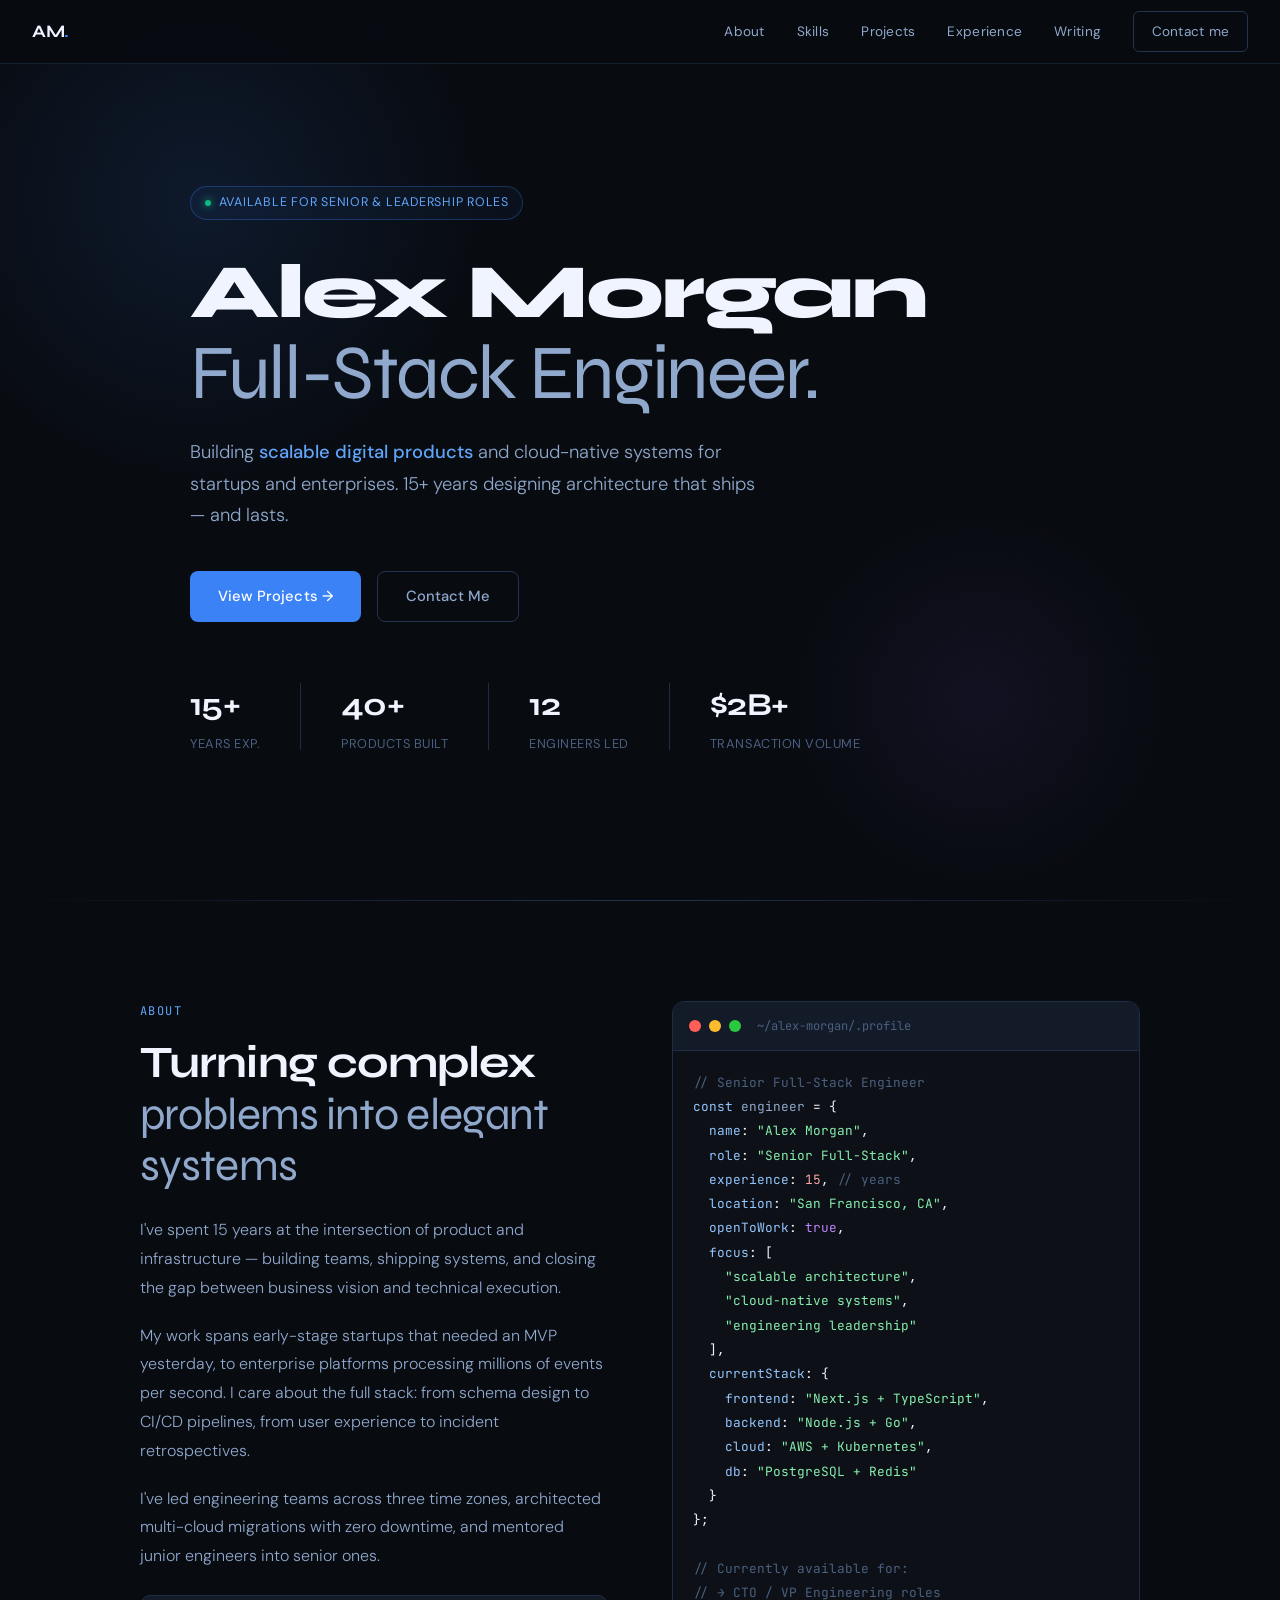
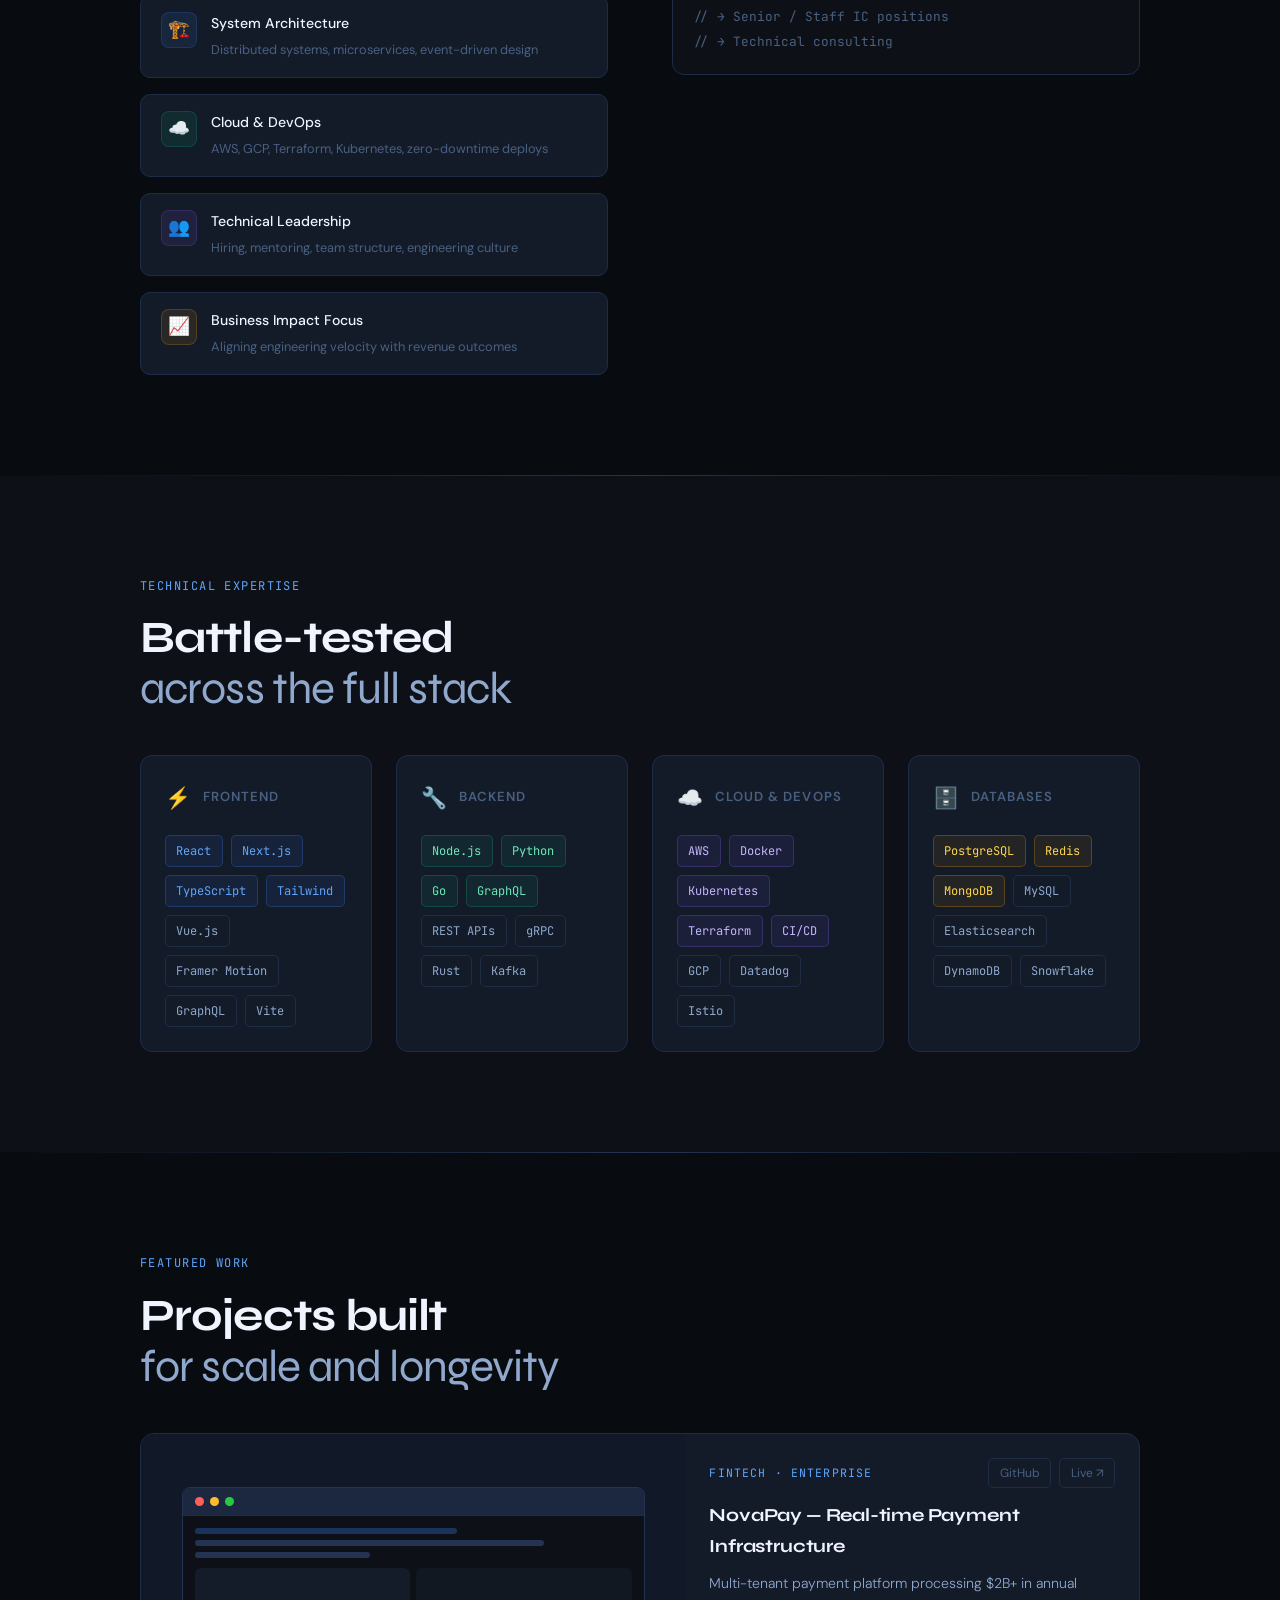
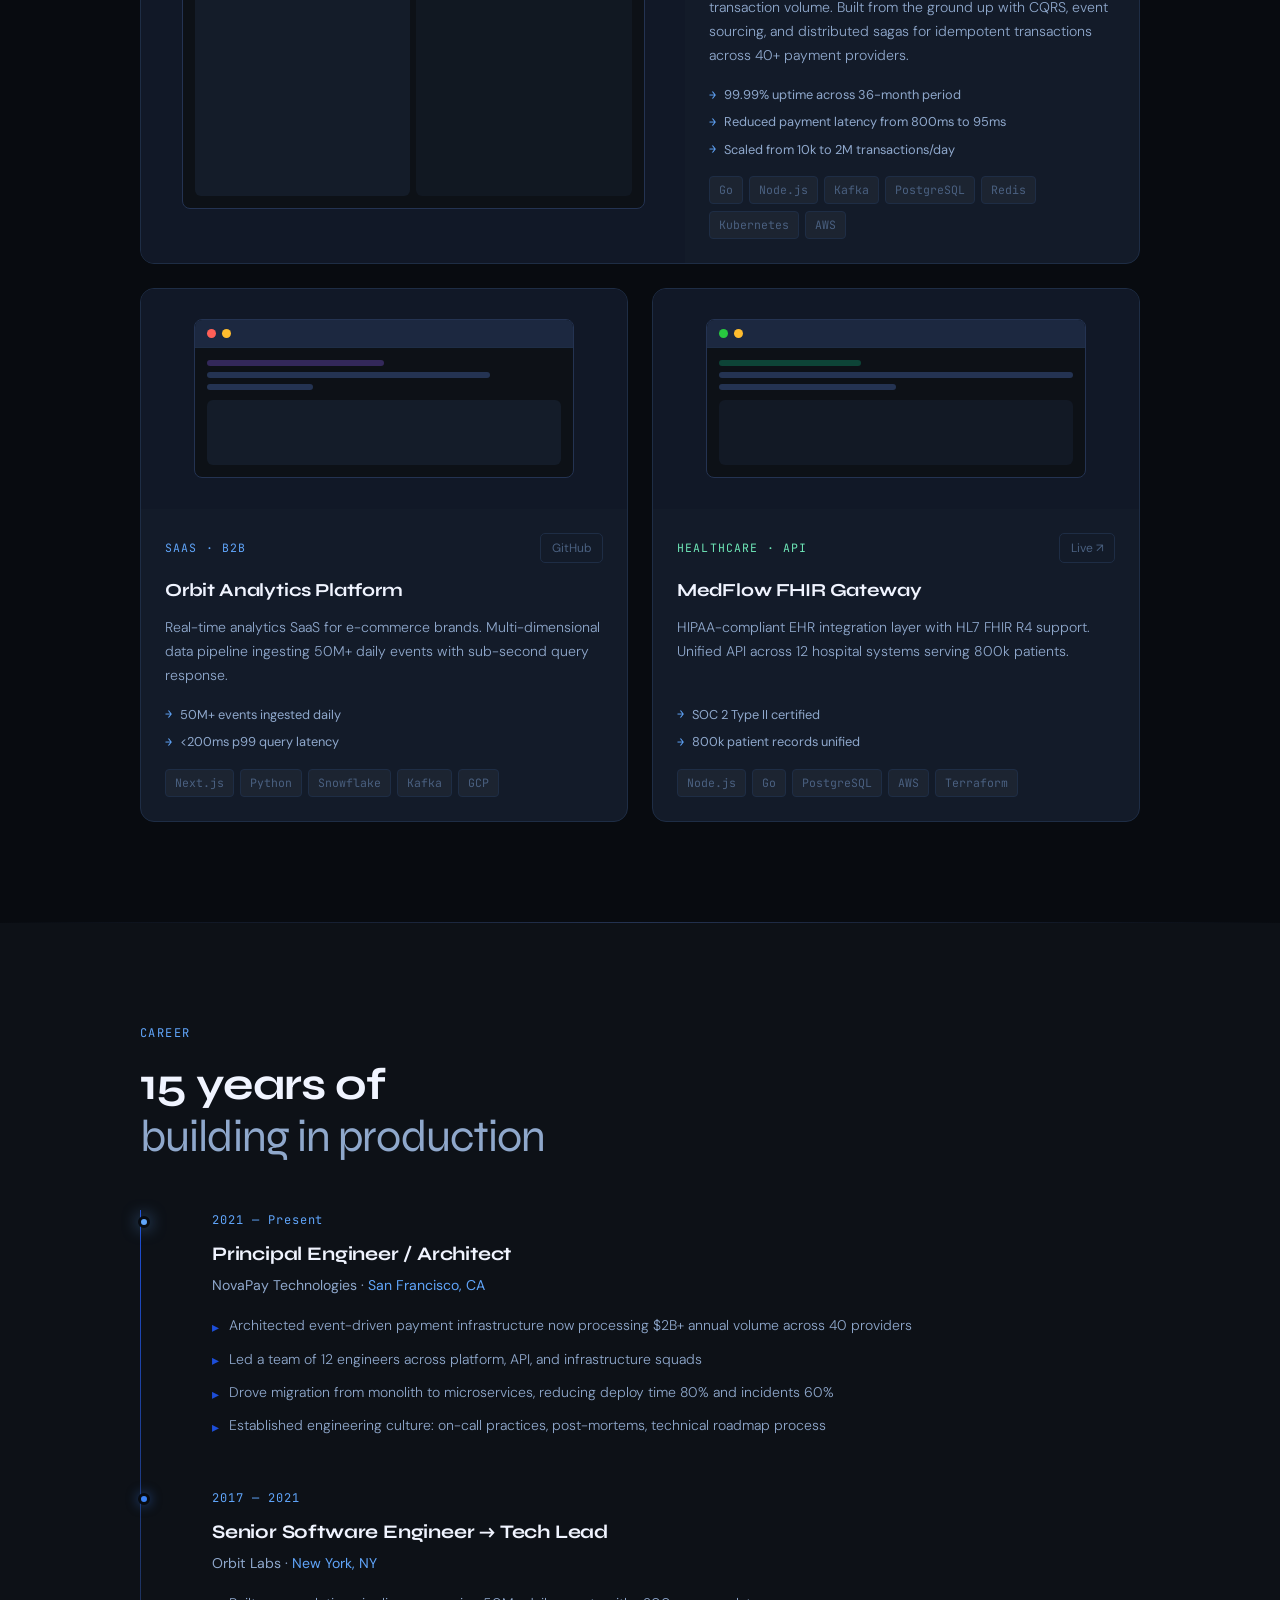
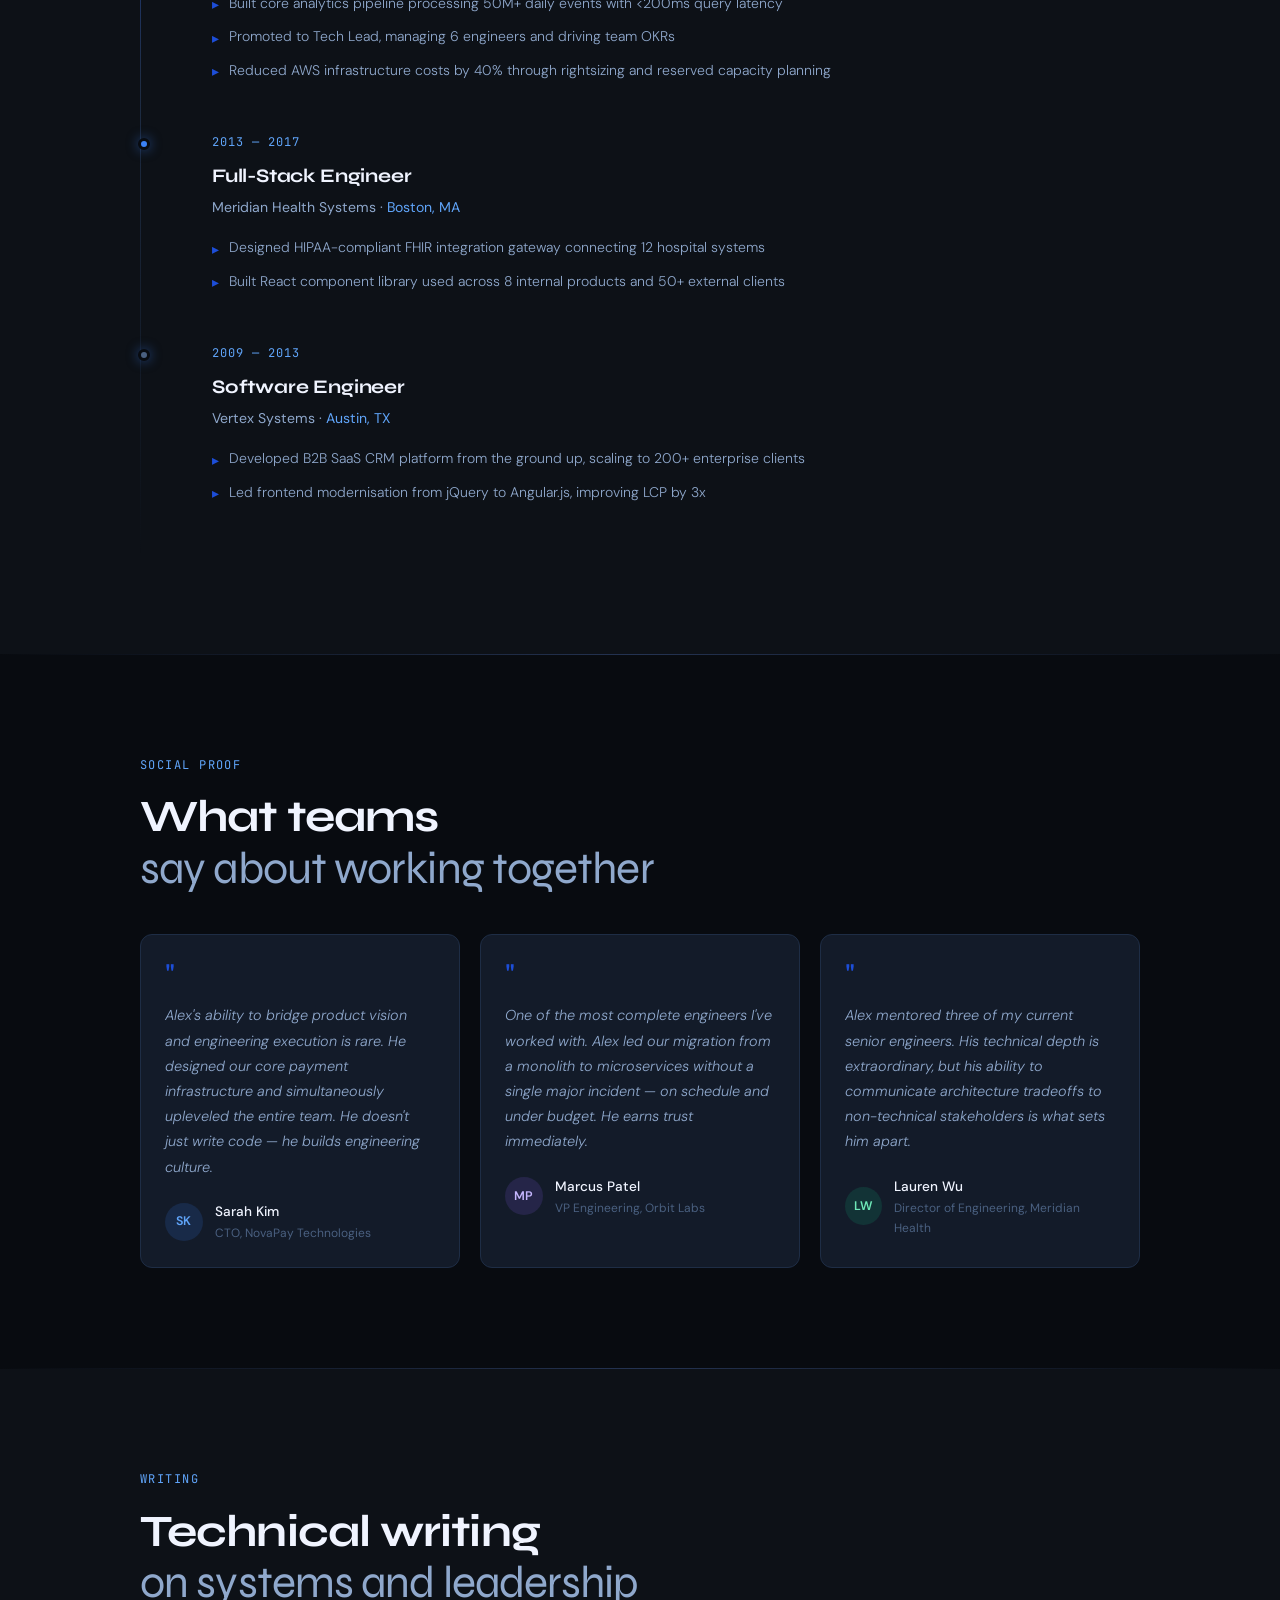
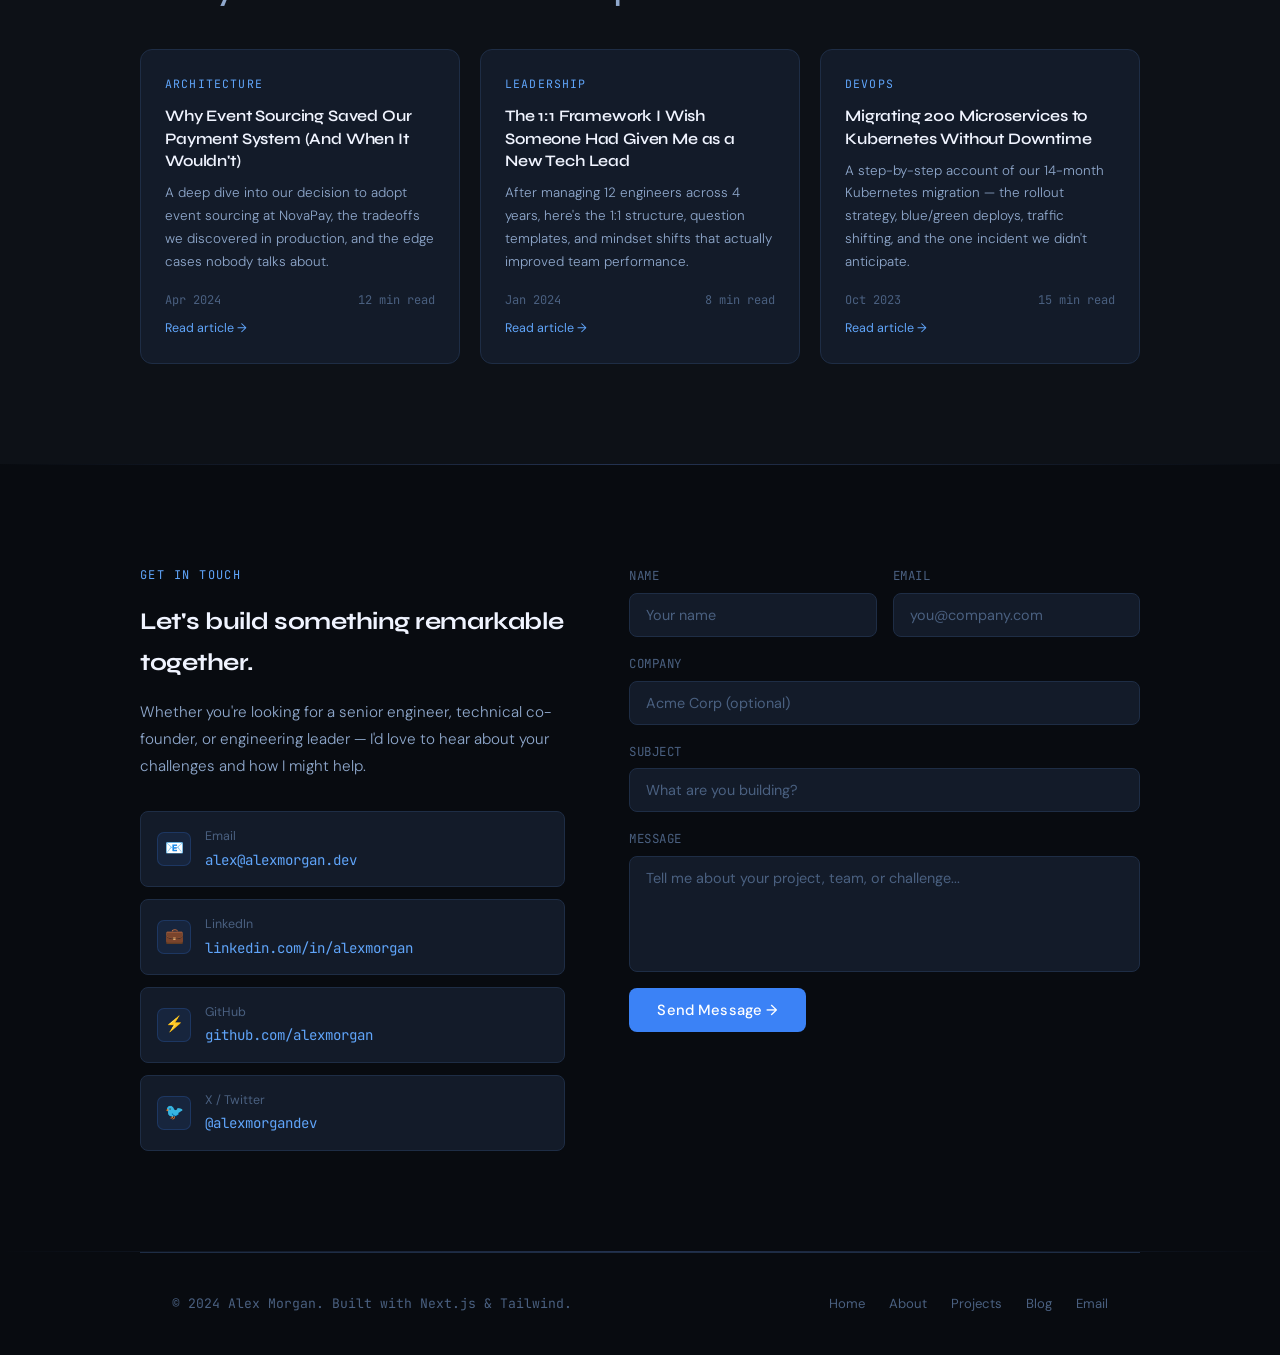
==== index.html @ 92e477ac "Update title in index.html for new engineer" ====
<!DOCTYPE html>
<html lang="en">
<head>
<meta charset="UTF-8">
<meta name="viewport" content="width=device-width, initial-scale=1.0">
<title>Deepak Thapa — .net Full-Stack Engineer</title>
<link rel="preconnect" href="https://fonts.googleapis.com">
<link href="https://fonts.googleapis.com/css2?family=Syne:wght@400;500;600;700;800&family=DM+Sans:ital,wght@0,300;0,400;0,500;1,300&family=JetBrains+Mono:wght@400;500&display=swap" rel="stylesheet">
<style>
*,*::before,*::after{box-sizing:border-box;margin:0;padding:0}
:root{
--bg:#080B10;--bg2:#0D1117;--bg3:#111827;--bg4:#1a2233;
--surface:#131B29;--surface2:#1C2840;
--border:#1E2D45;--border2:#243352;
--text:#F0F4FF;--text2:#8FA8CC;--text3:#4A6080;
--accent:#3B82F6;--accent2:#60A5FA;--accent3:#1D4ED8;
--green:#10B981;--purple:#8B5CF6;--amber:#F59E0B;
--mono:'JetBrains Mono',monospace;
--sans:'DM Sans',sans-serif;--display:'Syne',sans-serif;
}
html{scroll-behavior:smooth}
body{background:var(--bg);color:var(--text);font-family:var(--sans);font-size:16px;line-height:1.7;overflow-x:hidden}
a{color:inherit;text-decoration:none}
button{cursor:pointer;border:none;background:none;font-family:inherit}
img{max-width:100%;display:block}

/* NAV */
nav{position:fixed;top:0;left:0;right:0;z-index:100;padding:0 2rem;height:64px;display:flex;align-items:center;justify-content:space-between;background:rgba(8,11,16,0.85);backdrop-filter:blur(20px);border-bottom:1px solid rgba(30,45,69,0.6)}
.nav-logo{font-family:var(--display);font-size:1.1rem;font-weight:700;letter-spacing:-0.02em;color:var(--text)}
.nav-logo span{color:var(--accent)}
.nav-links{display:flex;gap:2rem;align-items:center}
.nav-links a{font-size:0.85rem;font-weight:400;color:var(--text2);transition:color 0.2s;letter-spacing:0.02em}
.nav-links a:hover{color:var(--text)}
.nav-cta{font-size:0.82rem;font-weight:500;padding:0.5rem 1.1rem;border:1px solid var(--border2);border-radius:6px;color:var(--text2);transition:all 0.2s}
.nav-cta:hover{border-color:var(--accent);color:var(--accent2)}

/* HERO */
.hero{min-height:100vh;display:flex;align-items:center;padding:120px 2rem 80px;position:relative;overflow:hidden}
.hero-bg{position:absolute;inset:0;pointer-events:none}
.hero-glow{position:absolute;width:600px;height:600px;border-radius:50%;background:radial-gradient(circle,rgba(59,130,246,0.12) 0%,transparent 70%);top:-100px;left:-100px;animation:pulse 8s ease-in-out infinite}
.hero-glow2{position:absolute;width:400px;height:400px;border-radius:50%;background:radial-gradient(circle,rgba(139,92,246,0.08) 0%,transparent 70%);bottom:0;right:100px;animation:pulse 10s ease-in-out infinite reverse}
.grid-lines{position:absolute;inset:0;opacity:0.03;background-image:linear-gradient(var(--border) 1px,transparent 1px),linear-gradient(90deg,var(--border) 1px,transparent 1px);background-size:60px 60px}
@keyframes pulse{0%,100%{transform:scale(1);opacity:1}50%{transform:scale(1.15);opacity:0.7}}

.hero-inner{max-width:900px;margin:0 auto;width:100%;position:relative}
.hero-badge{display:inline-flex;align-items:center;gap:0.5rem;padding:0.35rem 0.85rem;border:1px solid rgba(59,130,246,0.3);border-radius:100px;font-size:0.78rem;color:var(--accent2);letter-spacing:0.06em;text-transform:uppercase;margin-bottom:2rem;background:rgba(59,130,246,0.05)}
.badge-dot{width:6px;height:6px;border-radius:50%;background:var(--green);box-shadow:0 0 8px var(--green);animation:blink 2s ease-in-out infinite}
@keyframes blink{0%,100%{opacity:1}50%{opacity:0.4}}
.hero h1{font-family:var(--display);font-size:clamp(2.8rem,6vw,5.5rem);font-weight:800;line-height:1.05;letter-spacing:-0.03em;color:var(--text);margin-bottom:1.5rem}
.hero h1 .line2{color:var(--text2);font-weight:400}
.hero-sub{font-size:1.15rem;color:var(--text2);max-width:580px;line-height:1.7;margin-bottom:2.5rem;font-weight:300}
.hero-sub strong{color:var(--accent2);font-weight:500}
.hero-ctas{display:flex;gap:1rem;flex-wrap:wrap;margin-bottom:3.5rem}
.btn-primary{display:inline-flex;align-items:center;gap:0.5rem;padding:0.75rem 1.75rem;background:var(--accent);color:#fff;border-radius:8px;font-weight:500;font-size:0.92rem;transition:all 0.2s;letter-spacing:0.01em}
.btn-primary:hover{background:var(--accent2);transform:translateY(-1px);box-shadow:0 8px 25px rgba(59,130,246,0.35)}
.btn-secondary{display:inline-flex;align-items:center;gap:0.5rem;padding:0.75rem 1.75rem;border:1px solid var(--border2);color:var(--text2);border-radius:8px;font-weight:500;font-size:0.92rem;transition:all 0.2s}
.btn-secondary:hover{border-color:var(--accent);color:var(--text);transform:translateY(-1px)}
.hero-stats{display:flex;gap:2.5rem;flex-wrap:wrap}
.stat-item{display:flex;flex-direction:column}
.stat-num{font-family:var(--display);font-size:2rem;font-weight:700;color:var(--text);letter-spacing:-0.02em}
.stat-label{font-size:0.8rem;color:var(--text3);letter-spacing:0.04em;text-transform:uppercase}
.stat-divider{width:1px;background:var(--border);align-self:stretch;margin:0.3rem 0}

/* SECTION COMMON */
section{padding:100px 2rem}
.section-inner{max-width:1000px;margin:0 auto;width:100%}
.section-tag{font-size:0.75rem;font-family:var(--mono);color:var(--accent2);letter-spacing:0.12em;text-transform:uppercase;margin-bottom:1rem;display:block}
.section-title{font-family:var(--display);font-size:clamp(1.8rem,3.5vw,2.8rem);font-weight:700;letter-spacing:-0.02em;margin-bottom:1.5rem;line-height:1.15}
.section-title span{color:var(--text2);font-weight:400}
.section-desc{font-size:1.05rem;color:var(--text2);max-width:560px;line-height:1.75;font-weight:300}
.divider{height:1px;background:linear-gradient(90deg,transparent,var(--border2),transparent);margin:0}

/* ABOUT */
.about-grid{display:grid;grid-template-columns:1fr 1fr;gap:4rem;align-items:start}
.about-text p{color:var(--text2);font-weight:300;margin-bottom:1.2rem;line-height:1.8}
.about-highlights{display:flex;flex-direction:column;gap:1rem;margin-top:1.5rem}
.highlight-item{display:flex;align-items:flex-start;gap:0.85rem;padding:1rem 1.25rem;background:var(--surface);border:1px solid var(--border);border-radius:10px;transition:border-color 0.2s}
.highlight-item:hover{border-color:var(--border2)}
.hi-icon{width:36px;height:36px;border-radius:8px;display:flex;align-items:center;justify-content:center;font-size:1.1rem;flex-shrink:0}
.hi-icon.blue{background:rgba(59,130,246,0.1);border:1px solid rgba(59,130,246,0.2)}
.hi-icon.green{background:rgba(16,185,129,0.1);border:1px solid rgba(16,185,129,0.2)}
.hi-icon.purple{background:rgba(139,92,246,0.1);border:1px solid rgba(139,92,246,0.2)}
.hi-icon.amber{background:rgba(245,158,11,0.1);border:1px solid rgba(245,158,11,0.2)}
.hi-title{font-size:0.88rem;font-weight:500;color:var(--text);margin-bottom:0.2rem}
.hi-sub{font-size:0.8rem;color:var(--text3)}
.about-right{position:sticky;top:100px}
.terminal{background:var(--bg2);border:1px solid var(--border);border-radius:12px;overflow:hidden}
.terminal-header{display:flex;align-items:center;gap:0.5rem;padding:0.85rem 1rem;border-bottom:1px solid var(--border);background:var(--surface)}
.t-dot{width:12px;height:12px;border-radius:50%}
.t-dot.r{background:#FF5F57}.t-dot.y{background:#FEBC2E}.t-dot.g{background:#28C840}
.terminal-title{font-family:var(--mono);font-size:0.75rem;color:var(--text3);margin-left:0.5rem}
.terminal-body{padding:1.25rem;font-family:var(--mono);font-size:0.8rem;line-height:1.9}
.t-comment{color:var(--text3)}.t-key{color:#93C5FD}.t-str{color:#86EFAC}.t-num{color:#FCA5A5}.t-bool{color:#C084FC}.t-obj{color:var(--text2)}

/* SKILLS */
.skills-grid{display:grid;grid-template-columns:repeat(auto-fit,minmax(220px,1fr));gap:1.5rem}
.skill-category{background:var(--surface);border:1px solid var(--border);border-radius:12px;padding:1.5rem;transition:border-color 0.2s,transform 0.2s}
.skill-category:hover{border-color:var(--border2);transform:translateY(-2px)}
.sc-header{display:flex;align-items:center;gap:0.75rem;margin-bottom:1.25rem}
.sc-icon{font-size:1.3rem}
.sc-title{font-size:0.82rem;font-weight:600;letter-spacing:0.08em;text-transform:uppercase;color:var(--text3)}
.skill-tags{display:flex;flex-wrap:wrap;gap:0.5rem}
.skill-tag{font-family:var(--mono);font-size:0.75rem;padding:0.3rem 0.65rem;border-radius:5px;color:var(--text2);border:1px solid var(--border)}
.skill-tag.accent{background:rgba(59,130,246,0.08);border-color:rgba(59,130,246,0.25);color:var(--accent2)}
.skill-tag.green{background:rgba(16,185,129,0.08);border-color:rgba(16,185,129,0.25);color:#6EE7B7}
.skill-tag.purple{background:rgba(139,92,246,0.08);border-color:rgba(139,92,246,0.25);color:#C4B5FD}
.skill-tag.amber{background:rgba(245,158,11,0.08);border-color:rgba(245,158,11,0.25);color:#FCD34D}

/* PROJECTS */
.projects-grid{display:grid;grid-template-columns:1fr 1fr;gap:1.5rem}
.project-card{background:var(--surface);border:1px solid var(--border);border-radius:14px;overflow:hidden;transition:border-color 0.25s,transform 0.25s;display:flex;flex-direction:column}
.project-card:hover{border-color:var(--accent3);transform:translateY(-3px)}
.project-card.featured{grid-column:1/-1;display:grid;grid-template-columns:1.2fr 1fr;gap:0}
.project-img{height:220px;background:var(--bg3);position:relative;overflow:hidden;display:flex;align-items:center;justify-content:center}
.project-card.featured .project-img{height:100%;min-height:280px}
.project-mockup{width:85%;height:75%;border-radius:8px;border:1px solid var(--border2);overflow:hidden;background:var(--bg2);display:flex;flex-direction:column}
.pm-bar{height:28px;background:var(--surface2);border-bottom:1px solid var(--border);display:flex;align-items:center;padding:0 12px;gap:6px}
.pm-dot{width:9px;height:9px;border-radius:50%}
.pm-content{flex:1;padding:12px;display:flex;flex-direction:column;gap:6px}
.pm-line{height:6px;border-radius:3px;background:var(--border2)}
.pm-line.w30{width:30%}.pm-line.w60{width:60%}.pm-line.w80{width:80%}.pm-line.w50{width:50%}.pm-line.w40{width:40%}
.pm-block{flex:1;border-radius:6px;background:var(--border);margin-top:4px;opacity:0.4}
.project-body{padding:1.5rem;flex:1;display:flex;flex-direction:column}
.project-meta{display:flex;align-items:center;justify-content:space-between;margin-bottom:0.75rem}
.project-type{font-size:0.72rem;font-family:var(--mono);color:var(--accent2);letter-spacing:0.1em;text-transform:uppercase}
.project-links{display:flex;gap:0.5rem}
.plink{font-size:0.75rem;padding:0.25rem 0.65rem;border:1px solid var(--border);border-radius:5px;color:var(--text3);transition:all 0.2s}
.plink:hover{border-color:var(--accent);color:var(--accent2)}
.project-title{font-family:var(--display);font-size:1.15rem;font-weight:700;margin-bottom:0.6rem;letter-spacing:-0.01em}
.project-desc{font-size:0.88rem;color:var(--text2);line-height:1.7;margin-bottom:1rem;flex:1;font-weight:300}
.project-achievements{display:flex;flex-direction:column;gap:0.35rem;margin-bottom:1rem}
.achievement{font-size:0.8rem;color:var(--text2);display:flex;align-items:center;gap:0.5rem}
.achievement::before{content:'→';color:var(--accent2);font-family:var(--mono);font-size:0.75rem}
.project-stack{display:flex;flex-wrap:wrap;gap:0.4rem}
.stack-tag{font-family:var(--mono);font-size:0.72rem;padding:0.2rem 0.55rem;border-radius:4px;background:rgba(255,255,255,0.04);border:1px solid var(--border);color:var(--text3)}

/* EXPERIENCE */
.timeline{position:relative;padding-left:2rem}
.timeline::before{content:'';position:absolute;left:0;top:0;bottom:0;width:1px;background:linear-gradient(180deg,var(--accent3),var(--border),transparent)}
.timeline-item{position:relative;padding-bottom:3rem;padding-left:2.5rem}
.timeline-dot{position:absolute;left:-2.1rem;top:0.35rem;width:12px;height:12px;border-radius:50%;background:var(--accent);border:3px solid var(--bg);box-shadow:0 0 12px rgba(59,130,246,0.5)}
.timeline-item:first-child .timeline-dot{background:var(--accent2);box-shadow:0 0 16px rgba(96,165,250,0.6)}
.t-period{font-family:var(--mono);font-size:0.75rem;color:var(--accent2);letter-spacing:0.08em;margin-bottom:0.5rem}
.t-role{font-family:var(--display);font-size:1.2rem;font-weight:700;letter-spacing:-0.01em;margin-bottom:0.2rem}
.t-company{font-size:0.88rem;color:var(--text2);margin-bottom:1rem}
.t-company span{color:var(--accent2)}
.t-achievements{list-style:none;display:flex;flex-direction:column;gap:0.5rem}
.t-achievements li{font-size:0.875rem;color:var(--text2);display:flex;gap:0.6rem;font-weight:300}
.t-achievements li::before{content:'▸';color:var(--accent3);flex-shrink:0;margin-top:0.1rem}

/* TESTIMONIALS */
.testimonials-grid{display:grid;grid-template-columns:repeat(auto-fit,minmax(280px,1fr));gap:1.25rem}
.testimonial-card{background:var(--surface);border:1px solid var(--border);border-radius:12px;padding:1.5rem;transition:border-color 0.2s}
.testimonial-card:hover{border-color:var(--border2)}
.tc-quote{font-size:2rem;font-family:var(--display);color:var(--accent3);line-height:1;margin-bottom:0.75rem}
.tc-text{font-size:0.9rem;color:var(--text2);line-height:1.75;margin-bottom:1.25rem;font-weight:300;font-style:italic}
.tc-author{display:flex;align-items:center;gap:0.75rem}
.tc-avatar{width:38px;height:38px;border-radius:50%;display:flex;align-items:center;justify-content:center;font-size:0.78rem;font-weight:600;letter-spacing:0.03em}
.tc-name{font-size:0.85rem;font-weight:500}
.tc-title-pos{font-size:0.75rem;color:var(--text3)}

/* BLOG */
.blog-grid{display:grid;grid-template-columns:repeat(auto-fit,minmax(280px,1fr));gap:1.25rem}
.blog-card{background:var(--surface);border:1px solid var(--border);border-radius:12px;padding:1.5rem;transition:all 0.2s;display:flex;flex-direction:column}
.blog-card:hover{border-color:var(--border2);transform:translateY(-2px)}
.blog-category{font-family:var(--mono);font-size:0.72rem;color:var(--accent2);letter-spacing:0.1em;text-transform:uppercase;margin-bottom:0.75rem}
.blog-title{font-family:var(--display);font-size:1rem;font-weight:600;margin-bottom:0.6rem;line-height:1.4;letter-spacing:-0.01em}
.blog-excerpt{font-size:0.84rem;color:var(--text2);line-height:1.7;flex:1;margin-bottom:1rem;font-weight:300}
.blog-meta{display:flex;align-items:center;justify-content:space-between;font-size:0.75rem;color:var(--text3);font-family:var(--mono)}
.blog-readmore{font-size:0.78rem;color:var(--accent2);display:flex;align-items:center;gap:0.3rem;margin-top:0.5rem;transition:gap 0.2s}
.blog-card:hover .blog-readmore{gap:0.6rem}

/* CONTACT */
.contact-grid{display:grid;grid-template-columns:1fr 1.2fr;gap:4rem}
.contact-info h3{font-family:var(--display);font-size:1.5rem;font-weight:700;margin-bottom:1rem;letter-spacing:-0.02em}
.contact-info p{color:var(--text2);font-size:0.95rem;line-height:1.75;margin-bottom:2rem;font-weight:300}
.contact-methods{display:flex;flex-direction:column;gap:0.75rem}
.contact-method{display:flex;align-items:center;gap:0.85rem;padding:0.85rem 1rem;background:var(--surface);border:1px solid var(--border);border-radius:8px;transition:border-color 0.2s}
.contact-method:hover{border-color:var(--border2)}
.cm-icon{width:34px;height:34px;border-radius:7px;background:rgba(59,130,246,0.1);border:1px solid rgba(59,130,246,0.2);display:flex;align-items:center;justify-content:center;font-size:0.95rem}
.cm-label{font-size:0.78rem;color:var(--text3);margin-bottom:0.1rem}
.cm-val{font-size:0.88rem;color:var(--accent2);font-family:var(--mono)}
.contact-form{display:flex;flex-direction:column;gap:1rem}
.form-row{display:grid;grid-template-columns:1fr 1fr;gap:1rem}
.form-group{display:flex;flex-direction:column;gap:0.4rem}
.form-group label{font-size:0.78rem;color:var(--text3);letter-spacing:0.04em;text-transform:uppercase;font-family:var(--mono)}
.form-group input,.form-group textarea,.form-group select{background:var(--surface);border:1px solid var(--border);border-radius:8px;padding:0.75rem 1rem;color:var(--text);font-family:var(--sans);font-size:0.9rem;transition:border-color 0.2s;resize:none}
.form-group input:focus,.form-group textarea:focus{outline:none;border-color:var(--accent3)}
.form-group input::placeholder,.form-group textarea::placeholder{color:var(--text3)}

/* FOOTER */
footer{border-top:1px solid var(--border);padding:2.5rem 2rem;max-width:1000px;margin:0 auto;display:flex;align-items:center;justify-content:space-between;flex-wrap:wrap;gap:1rem}
.footer-copy{font-size:0.82rem;color:var(--text3);font-family:var(--mono)}
.footer-links{display:flex;gap:1.5rem}
.footer-links a{font-size:0.82rem;color:var(--text3);transition:color 0.2s}
.footer-links a:hover{color:var(--accent2)}

/* ANIMATE */
.fade-in{opacity:0;transform:translateY(20px);transition:opacity 0.6s ease,transform 0.6s ease}
.fade-in.visible{opacity:1;transform:none}
.delay-1{transition-delay:0.1s}.delay-2{transition-delay:0.2s}.delay-3{transition-delay:0.3s}.delay-4{transition-delay:0.4s}

@media(max-width:768px){
.about-grid,.projects-grid,.contact-grid{grid-template-columns:1fr}
.project-card.featured{grid-column:auto;grid-template-columns:1fr}
.project-card.featured .project-img{height:200px}
.nav-links{display:none}
.hero h1{font-size:2.4rem}
.form-row{grid-template-columns:1fr}
footer{flex-direction:column;gap:1rem;text-align:center}
}
</style>
</head>
<body>

<nav>
  <div class="nav-logo">AM<span>.</span></div>
  <div class="nav-links">
    <a href="#about">About</a>
    <a href="#skills">Skills</a>
    <a href="#projects">Projects</a>
    <a href="#experience">Experience</a>
    <a href="#blog">Writing</a>
    <a href="#contact" class="nav-cta">Contact me</a>
  </div>
</nav>

<!-- HERO -->
<section class="hero" id="home">
  <div class="hero-bg">
    <div class="grid-lines"></div>
    <div class="hero-glow"></div>
    <div class="hero-glow2"></div>
  </div>
  <div class="hero-inner">
    <div class="hero-badge fade-in">
      <span class="badge-dot"></span>
      Available for senior &amp; leadership roles
    </div>
    <h1 class="fade-in delay-1">Alex Morgan<br><span class="line2">Full-Stack Engineer.</span></h1>
    <p class="hero-sub fade-in delay-2">
      Building <strong>scalable digital products</strong> and cloud-native systems for startups and enterprises.
      15+ years designing architecture that ships — and lasts.
    </p>
    <div class="hero-ctas fade-in delay-3">
      <a href="#projects" class="btn-primary">View Projects →</a>
      <a href="#contact" class="btn-secondary">Contact Me</a>
    </div>
    <div class="hero-stats fade-in delay-4">
      <div class="stat-item">
        <span class="stat-num">15+</span>
        <span class="stat-label">Years Exp.</span>
      </div>
      <div class="stat-divider"></div>
      <div class="stat-item">
        <span class="stat-num">40+</span>
        <span class="stat-label">Products Built</span>
      </div>
      <div class="stat-divider"></div>
      <div class="stat-item">
        <span class="stat-num">12</span>
        <span class="stat-label">Engineers Led</span>
      </div>
      <div class="stat-divider"></div>
      <div class="stat-item">
        <span class="stat-num">$2B+</span>
        <span class="stat-label">Transaction Volume</span>
      </div>
    </div>
  </div>
</section>

<div class="divider"></div>

<!-- ABOUT -->
<section id="about">
  <div class="section-inner">
    <div class="about-grid">
      <div class="about-text">
        <span class="section-tag fade-in">About</span>
        <h2 class="section-title fade-in">Turning complex<br><span>problems into elegant systems</span></h2>
        <div class="fade-in delay-1">
          <p>I've spent 15 years at the intersection of product and infrastructure — building teams, shipping systems, and closing the gap between business vision and technical execution.</p>
          <p>My work spans early-stage startups that needed an MVP yesterday, to enterprise platforms processing millions of events per second. I care about the full stack: from schema design to CI/CD pipelines, from user experience to incident retrospectives.</p>
          <p>I've led engineering teams across three time zones, architected multi-cloud migrations with zero downtime, and mentored junior engineers into senior ones.</p>
        </div>
        <div class="about-highlights fade-in delay-2">
          <div class="highlight-item">
            <div class="hi-icon blue">🏗️</div>
            <div><div class="hi-title">System Architecture</div><div class="hi-sub">Distributed systems, microservices, event-driven design</div></div>
          </div>
          <div class="highlight-item">
            <div class="hi-icon green">☁️</div>
            <div><div class="hi-title">Cloud &amp; DevOps</div><div class="hi-sub">AWS, GCP, Terraform, Kubernetes, zero-downtime deploys</div></div>
          </div>
          <div class="highlight-item">
            <div class="hi-icon purple">👥</div>
            <div><div class="hi-title">Technical Leadership</div><div class="hi-sub">Hiring, mentoring, team structure, engineering culture</div></div>
          </div>
          <div class="highlight-item">
            <div class="hi-icon amber">📈</div>
            <div><div class="hi-title">Business Impact Focus</div><div class="hi-sub">Aligning engineering velocity with revenue outcomes</div></div>
          </div>
        </div>
      </div>
      <div class="about-right fade-in delay-2">
        <div class="terminal">
          <div class="terminal-header">
            <span class="t-dot r"></span><span class="t-dot y"></span><span class="t-dot g"></span>
            <span class="terminal-title">~/alex-morgan/.profile</span>
          </div>
          <div class="terminal-body">
            <span class="t-comment">// Senior Full-Stack Engineer</span><br>
            <span class="t-key">const</span> <span class="t-obj">engineer</span> = {<br>
            &nbsp;&nbsp;<span class="t-key">name</span>: <span class="t-str">"Alex Morgan"</span>,<br>
            &nbsp;&nbsp;<span class="t-key">role</span>: <span class="t-str">"Senior Full-Stack"</span>,<br>
            &nbsp;&nbsp;<span class="t-key">experience</span>: <span class="t-num">15</span>,<span class="t-comment"> // years</span><br>
            &nbsp;&nbsp;<span class="t-key">location</span>: <span class="t-str">"San Francisco, CA"</span>,<br>
            &nbsp;&nbsp;<span class="t-key">openToWork</span>: <span class="t-bool">true</span>,<br>
            &nbsp;&nbsp;<span class="t-key">focus</span>: [<br>
            &nbsp;&nbsp;&nbsp;&nbsp;<span class="t-str">"scalable architecture"</span>,<br>
            &nbsp;&nbsp;&nbsp;&nbsp;<span class="t-str">"cloud-native systems"</span>,<br>
            &nbsp;&nbsp;&nbsp;&nbsp;<span class="t-str">"engineering leadership"</span><br>
            &nbsp;&nbsp;],<br>
            &nbsp;&nbsp;<span class="t-key">currentStack</span>: {<br>
            &nbsp;&nbsp;&nbsp;&nbsp;<span class="t-key">frontend</span>: <span class="t-str">"Next.js + TypeScript"</span>,<br>
            &nbsp;&nbsp;&nbsp;&nbsp;<span class="t-key">backend</span>: <span class="t-str">"Node.js + Go"</span>,<br>
            &nbsp;&nbsp;&nbsp;&nbsp;<span class="t-key">cloud</span>: <span class="t-str">"AWS + Kubernetes"</span>,<br>
            &nbsp;&nbsp;&nbsp;&nbsp;<span class="t-key">db</span>: <span class="t-str">"PostgreSQL + Redis"</span><br>
            &nbsp;&nbsp;}<br>
            };<br><br>
            <span class="t-comment">// Currently available for:</span><br>
            <span class="t-comment">// → CTO / VP Engineering roles</span><br>
            <span class="t-comment">// → Senior / Staff IC positions</span><br>
            <span class="t-comment">// → Technical consulting</span>
          </div>
        </div>
      </div>
    </div>
  </div>
</section>

<div class="divider"></div>

<!-- SKILLS -->
<section id="skills" style="background:var(--bg2)">
  <div class="section-inner">
    <span class="section-tag fade-in">Technical Expertise</span>
    <h2 class="section-title fade-in">Battle-tested<br><span>across the full stack</span></h2>
    <div class="skills-grid" style="margin-top:2.5rem">
      <div class="skill-category fade-in">
        <div class="sc-header"><span class="sc-icon">⚡</span><span class="sc-title">Frontend</span></div>
        <div class="skill-tags">
          <span class="skill-tag accent">React</span><span class="skill-tag accent">Next.js</span><span class="skill-tag accent">TypeScript</span><span class="skill-tag accent">Tailwind</span><span class="skill-tag">Vue.js</span><span class="skill-tag">Framer Motion</span><span class="skill-tag">GraphQL</span><span class="skill-tag">Vite</span>
        </div>
      </div>
      <div class="skill-category fade-in delay-1">
        <div class="sc-header"><span class="sc-icon">🔧</span><span class="sc-title">Backend</span></div>
        <div class="skill-tags">
          <span class="skill-tag green">Node.js</span><span class="skill-tag green">Python</span><span class="skill-tag green">Go</span><span class="skill-tag green">GraphQL</span><span class="skill-tag">REST APIs</span><span class="skill-tag">gRPC</span><span class="skill-tag">Rust</span><span class="skill-tag">Kafka</span>
        </div>
      </div>
      <div class="skill-category fade-in delay-2">
        <div class="sc-header"><span class="sc-icon">☁️</span><span class="sc-title">Cloud &amp; DevOps</span></div>
        <div class="skill-tags">
          <span class="skill-tag purple">AWS</span><span class="skill-tag purple">Docker</span><span class="skill-tag purple">Kubernetes</span><span class="skill-tag purple">Terraform</span><span class="skill-tag purple">CI/CD</span><span class="skill-tag">GCP</span><span class="skill-tag">Datadog</span><span class="skill-tag">Istio</span>
        </div>
      </div>
      <div class="skill-category fade-in delay-3">
        <div class="sc-header"><span class="sc-icon">🗄️</span><span class="sc-title">Databases</span></div>
        <div class="skill-tags">
          <span class="skill-tag amber">PostgreSQL</span><span class="skill-tag amber">Redis</span><span class="skill-tag amber">MongoDB</span><span class="skill-tag">MySQL</span><span class="skill-tag">Elasticsearch</span><span class="skill-tag">DynamoDB</span><span class="skill-tag">Snowflake</span>
        </div>
      </div>
    </div>
  </div>
</section>

<div class="divider"></div>

<!-- PROJECTS -->
<section id="projects">
  <div class="section-inner">
    <span class="section-tag fade-in">Featured Work</span>
    <h2 class="section-title fade-in">Projects built<br><span>for scale and longevity</span></h2>
    <div class="projects-grid" style="margin-top:2.5rem">
      <div class="project-card featured fade-in">
        <div class="project-img">
          <div class="project-mockup">
            <div class="pm-bar"><span class="pm-dot" style="background:#FF5F57"></span><span class="pm-dot" style="background:#FEBC2E"></span><span class="pm-dot" style="background:#28C840"></span></div>
            <div class="pm-content">
              <div class="pm-line w60" style="background:rgba(59,130,246,0.3)"></div>
              <div class="pm-line w80"></div><div class="pm-line w40"></div>
              <div style="display:grid;grid-template-columns:1fr 1fr;gap:6px;flex:1"><div class="pm-block"></div><div class="pm-block" style="opacity:0.25"></div></div>
            </div>
          </div>
        </div>
        <div class="project-body">
          <div class="project-meta">
            <span class="project-type">Fintech · Enterprise</span>
            <div class="project-links"><a href="#" class="plink">GitHub</a><a href="#" class="plink">Live ↗</a></div>
          </div>
          <div class="project-title">NovaPay — Real-time Payment Infrastructure</div>
          <div class="project-desc">Multi-tenant payment platform processing $2B+ in annual transaction volume. Built from the ground up with CQRS, event sourcing, and distributed sagas for idempotent transactions across 40+ payment providers.</div>
          <div class="project-achievements">
            <div class="achievement">99.99% uptime across 36-month period</div>
            <div class="achievement">Reduced payment latency from 800ms to 95ms</div>
            <div class="achievement">Scaled from 10k to 2M transactions/day</div>
          </div>
          <div class="project-stack">
            <span class="stack-tag">Go</span><span class="stack-tag">Node.js</span><span class="stack-tag">Kafka</span><span class="stack-tag">PostgreSQL</span><span class="stack-tag">Redis</span><span class="stack-tag">Kubernetes</span><span class="stack-tag">AWS</span>
          </div>
        </div>
      </div>
      <div class="project-card fade-in delay-1">
        <div class="project-img">
          <div class="project-mockup" style="width:78%;height:72%">
            <div class="pm-bar"><span class="pm-dot" style="background:#FF5F57"></span><span class="pm-dot" style="background:#FEBC2E"></span></div>
            <div class="pm-content">
              <div class="pm-line w50" style="background:rgba(139,92,246,0.3)"></div>
              <div class="pm-line w80"></div><div class="pm-line w30"></div><div class="pm-block"></div>
            </div>
          </div>
        </div>
        <div class="project-body">
          <div class="project-meta">
            <span class="project-type">SaaS · B2B</span>
            <div class="project-links"><a href="#" class="plink">GitHub</a></div>
          </div>
          <div class="project-title">Orbit Analytics Platform</div>
          <div class="project-desc">Real-time analytics SaaS for e-commerce brands. Multi-dimensional data pipeline ingesting 50M+ daily events with sub-second query response.</div>
          <div class="project-achievements">
            <div class="achievement">50M+ events ingested daily</div>
            <div class="achievement">&lt;200ms p99 query latency</div>
          </div>
          <div class="project-stack">
            <span class="stack-tag">Next.js</span><span class="stack-tag">Python</span><span class="stack-tag">Snowflake</span><span class="stack-tag">Kafka</span><span class="stack-tag">GCP</span>
          </div>
        </div>
      </div>
      <div class="project-card fade-in delay-2">
        <div class="project-img">
          <div class="project-mockup" style="width:78%;height:72%">
            <div class="pm-bar"><span class="pm-dot" style="background:#28C840"></span><span class="pm-dot" style="background:#FEBC2E"></span></div>
            <div class="pm-content">
              <div class="pm-line w40" style="background:rgba(16,185,129,0.3)"></div>
              <div class="pm-line w70"></div><div class="pm-line w50"></div><div class="pm-block" style="opacity:0.3"></div>
            </div>
          </div>
        </div>
        <div class="project-body">
          <div class="project-meta">
            <span class="project-type" style="color:#6EE7B7">Healthcare · API</span>
            <div class="project-links"><a href="#" class="plink">Live ↗</a></div>
          </div>
          <div class="project-title">MedFlow FHIR Gateway</div>
          <div class="project-desc">HIPAA-compliant EHR integration layer with HL7 FHIR R4 support. Unified API across 12 hospital systems serving 800k patients.</div>
          <div class="project-achievements">
            <div class="achievement">SOC 2 Type II certified</div>
            <div class="achievement">800k patient records unified</div>
          </div>
          <div class="project-stack">
            <span class="stack-tag">Node.js</span><span class="stack-tag">Go</span><span class="stack-tag">PostgreSQL</span><span class="stack-tag">AWS</span><span class="stack-tag">Terraform</span>
          </div>
        </div>
      </div>
    </div>
  </div>
</section>

<div class="divider"></div>

<!-- EXPERIENCE -->
<section id="experience" style="background:var(--bg2)">
  <div class="section-inner">
    <span class="section-tag fade-in">Career</span>
    <h2 class="section-title fade-in">15 years of<br><span>building in production</span></h2>
    <div class="timeline fade-in delay-1" style="margin-top:3rem">
      <div class="timeline-item">
        <div class="timeline-dot"></div>
        <div class="t-period">2021 — Present</div>
        <div class="t-role">Principal Engineer / Architect</div>
        <div class="t-company">NovaPay Technologies · <span>San Francisco, CA</span></div>
        <ul class="t-achievements">
          <li>Architected event-driven payment infrastructure now processing $2B+ annual volume across 40 providers</li>
          <li>Led a team of 12 engineers across platform, API, and infrastructure squads</li>
          <li>Drove migration from monolith to microservices, reducing deploy time 80% and incidents 60%</li>
          <li>Established engineering culture: on-call practices, post-mortems, technical roadmap process</li>
        </ul>
      </div>
      <div class="timeline-item">
        <div class="timeline-dot"></div>
        <div class="t-period">2017 — 2021</div>
        <div class="t-role">Senior Software Engineer → Tech Lead</div>
        <div class="t-company">Orbit Labs · <span>New York, NY</span></div>
        <ul class="t-achievements">
          <li>Built core analytics pipeline processing 50M+ daily events with &lt;200ms query latency</li>
          <li>Promoted to Tech Lead, managing 6 engineers and driving team OKRs</li>
          <li>Reduced AWS infrastructure costs by 40% through rightsizing and reserved capacity planning</li>
        </ul>
      </div>
      <div class="timeline-item">
        <div class="timeline-dot"></div>
        <div class="t-period">2013 — 2017</div>
        <div class="t-role">Full-Stack Engineer</div>
        <div class="t-company">Meridian Health Systems · <span>Boston, MA</span></div>
        <ul class="t-achievements">
          <li>Designed HIPAA-compliant FHIR integration gateway connecting 12 hospital systems</li>
          <li>Built React component library used across 8 internal products and 50+ external clients</li>
        </ul>
      </div>
      <div class="timeline-item">
        <div class="timeline-dot" style="background:var(--text3)"></div>
        <div class="t-period">2009 — 2013</div>
        <div class="t-role">Software Engineer</div>
        <div class="t-company">Vertex Systems · <span>Austin, TX</span></div>
        <ul class="t-achievements">
          <li>Developed B2B SaaS CRM platform from the ground up, scaling to 200+ enterprise clients</li>
          <li>Led frontend modernisation from jQuery to Angular.js, improving LCP by 3x</li>
        </ul>
      </div>
    </div>
  </div>
</section>

<div class="divider"></div>

<!-- TESTIMONIALS -->
<section id="testimonials">
  <div class="section-inner">
    <span class="section-tag fade-in">Social Proof</span>
    <h2 class="section-title fade-in">What teams<br><span>say about working together</span></h2>
    <div class="testimonials-grid fade-in delay-1" style="margin-top:2.5rem">
      <div class="testimonial-card">
        <div class="tc-quote">"</div>
        <div class="tc-text">Alex's ability to bridge product vision and engineering execution is rare. He designed our core payment infrastructure and simultaneously upleveled the entire team. He doesn't just write code — he builds engineering culture.</div>
        <div class="tc-author">
          <div class="tc-avatar" style="background:rgba(59,130,246,0.15);color:var(--accent2)">SK</div>
          <div><div class="tc-name">Sarah Kim</div><div class="tc-title-pos">CTO, NovaPay Technologies</div></div>
        </div>
      </div>
      <div class="testimonial-card">
        <div class="tc-quote">"</div>
        <div class="tc-text">One of the most complete engineers I've worked with. Alex led our migration from a monolith to microservices without a single major incident — on schedule and under budget. He earns trust immediately.</div>
        <div class="tc-author">
          <div class="tc-avatar" style="background:rgba(139,92,246,0.15);color:#C4B5FD">MP</div>
          <div><div class="tc-name">Marcus Patel</div><div class="tc-title-pos">VP Engineering, Orbit Labs</div></div>
        </div>
      </div>
      <div class="testimonial-card">
        <div class="tc-quote">"</div>
        <div class="tc-text">Alex mentored three of my current senior engineers. His technical depth is extraordinary, but his ability to communicate architecture tradeoffs to non-technical stakeholders is what sets him apart.</div>
        <div class="tc-author">
          <div class="tc-avatar" style="background:rgba(16,185,129,0.15);color:#6EE7B7">LW</div>
          <div><div class="tc-name">Lauren Wu</div><div class="tc-title-pos">Director of Engineering, Meridian Health</div></div>
        </div>
      </div>
    </div>
  </div>
</section>

<div class="divider"></div>

<!-- BLOG -->
<section id="blog" style="background:var(--bg2)">
  <div class="section-inner">
    <span class="section-tag fade-in">Writing</span>
    <h2 class="section-title fade-in">Technical writing<br><span>on systems and leadership</span></h2>
    <div class="blog-grid fade-in delay-1" style="margin-top:2.5rem">
      <div class="blog-card">
        <div class="blog-category">Architecture</div>
        <div class="blog-title">Why Event Sourcing Saved Our Payment System (And When It Wouldn't)</div>
        <div class="blog-excerpt">A deep dive into our decision to adopt event sourcing at NovaPay, the tradeoffs we discovered in production, and the edge cases nobody talks about.</div>
        <div class="blog-meta"><span>Apr 2024</span><span>12 min read</span></div>
        <div class="blog-readmore">Read article →</div>
      </div>
      <div class="blog-card">
        <div class="blog-category">Leadership</div>
        <div class="blog-title">The 1:1 Framework I Wish Someone Had Given Me as a New Tech Lead</div>
        <div class="blog-excerpt">After managing 12 engineers across 4 years, here's the 1:1 structure, question templates, and mindset shifts that actually improved team performance.</div>
        <div class="blog-meta"><span>Jan 2024</span><span>8 min read</span></div>
        <div class="blog-readmore">Read article →</div>
      </div>
      <div class="blog-card">
        <div class="blog-category">DevOps</div>
        <div class="blog-title">Migrating 200 Microservices to Kubernetes Without Downtime</div>
        <div class="blog-excerpt">A step-by-step account of our 14-month Kubernetes migration — the rollout strategy, blue/green deploys, traffic shifting, and the one incident we didn't anticipate.</div>
        <div class="blog-meta"><span>Oct 2023</span><span>15 min read</span></div>
        <div class="blog-readmore">Read article →</div>
      </div>
    </div>
  </div>
</section>

<div class="divider"></div>

<!-- CONTACT -->
<section id="contact">
  <div class="section-inner">
    <div class="contact-grid">
      <div class="contact-info fade-in">
        <span class="section-tag">Get In Touch</span>
        <h3>Let's build something remarkable together.</h3>
        <p>Whether you're looking for a senior engineer, technical co-founder, or engineering leader — I'd love to hear about your challenges and how I might help.</p>
        <div class="contact-methods">
          <div class="contact-method">
            <div class="cm-icon">📧</div>
            <div><div class="cm-label">Email</div><div class="cm-val">alex@alexmorgan.dev</div></div>
          </div>
          <div class="contact-method">
            <div class="cm-icon">💼</div>
            <div><div class="cm-label">LinkedIn</div><div class="cm-val">linkedin.com/in/alexmorgan</div></div>
          </div>
          <div class="contact-method">
            <div class="cm-icon">⚡</div>
            <div><div class="cm-label">GitHub</div><div class="cm-val">github.com/alexmorgan</div></div>
          </div>
          <div class="contact-method">
            <div class="cm-icon">🐦</div>
            <div><div class="cm-label">X / Twitter</div><div class="cm-val">@alexmorgandev</div></div>
          </div>
        </div>
      </div>
      <div class="contact-form fade-in delay-2">
        <div class="form-row">
          <div class="form-group"><label>Name</label><input type="text" placeholder="Your name"></div>
          <div class="form-group"><label>Email</label><input type="email" placeholder="you@company.com"></div>
        </div>
        <div class="form-group"><label>Company</label><input type="text" placeholder="Acme Corp (optional)"></div>
        <div class="form-group"><label>Subject</label><input type="text" placeholder="What are you building?"></div>
        <div class="form-group"><label>Message</label><textarea rows="5" placeholder="Tell me about your project, team, or challenge..."></textarea></div>
        <button class="btn-primary" style="align-self:flex-start" onclick="this.textContent='Message Sent ✓';this.style.background='var(--green)'">Send Message →</button>
      </div>
    </div>
  </div>
</section>

<div class="divider"></div>

<footer>
  <div class="footer-copy">© 2024 Alex Morgan. Built with Next.js &amp; Tailwind.</div>
  <div class="footer-links">
    <a href="#home">Home</a>
    <a href="#about">About</a>
    <a href="#projects">Projects</a>
    <a href="#blog">Blog</a>
    <a href="mailto:alex@alexmorgan.dev">Email</a>
  </div>
</footer>

<script>
const observer = new IntersectionObserver((entries) => {
  entries.forEach(e => { if (e.isIntersecting) e.target.classList.add('visible'); });
}, { threshold: 0.12 });
document.querySelectorAll('.fade-in').forEach(el => observer.observe(el));
</script>
</body>
</html>
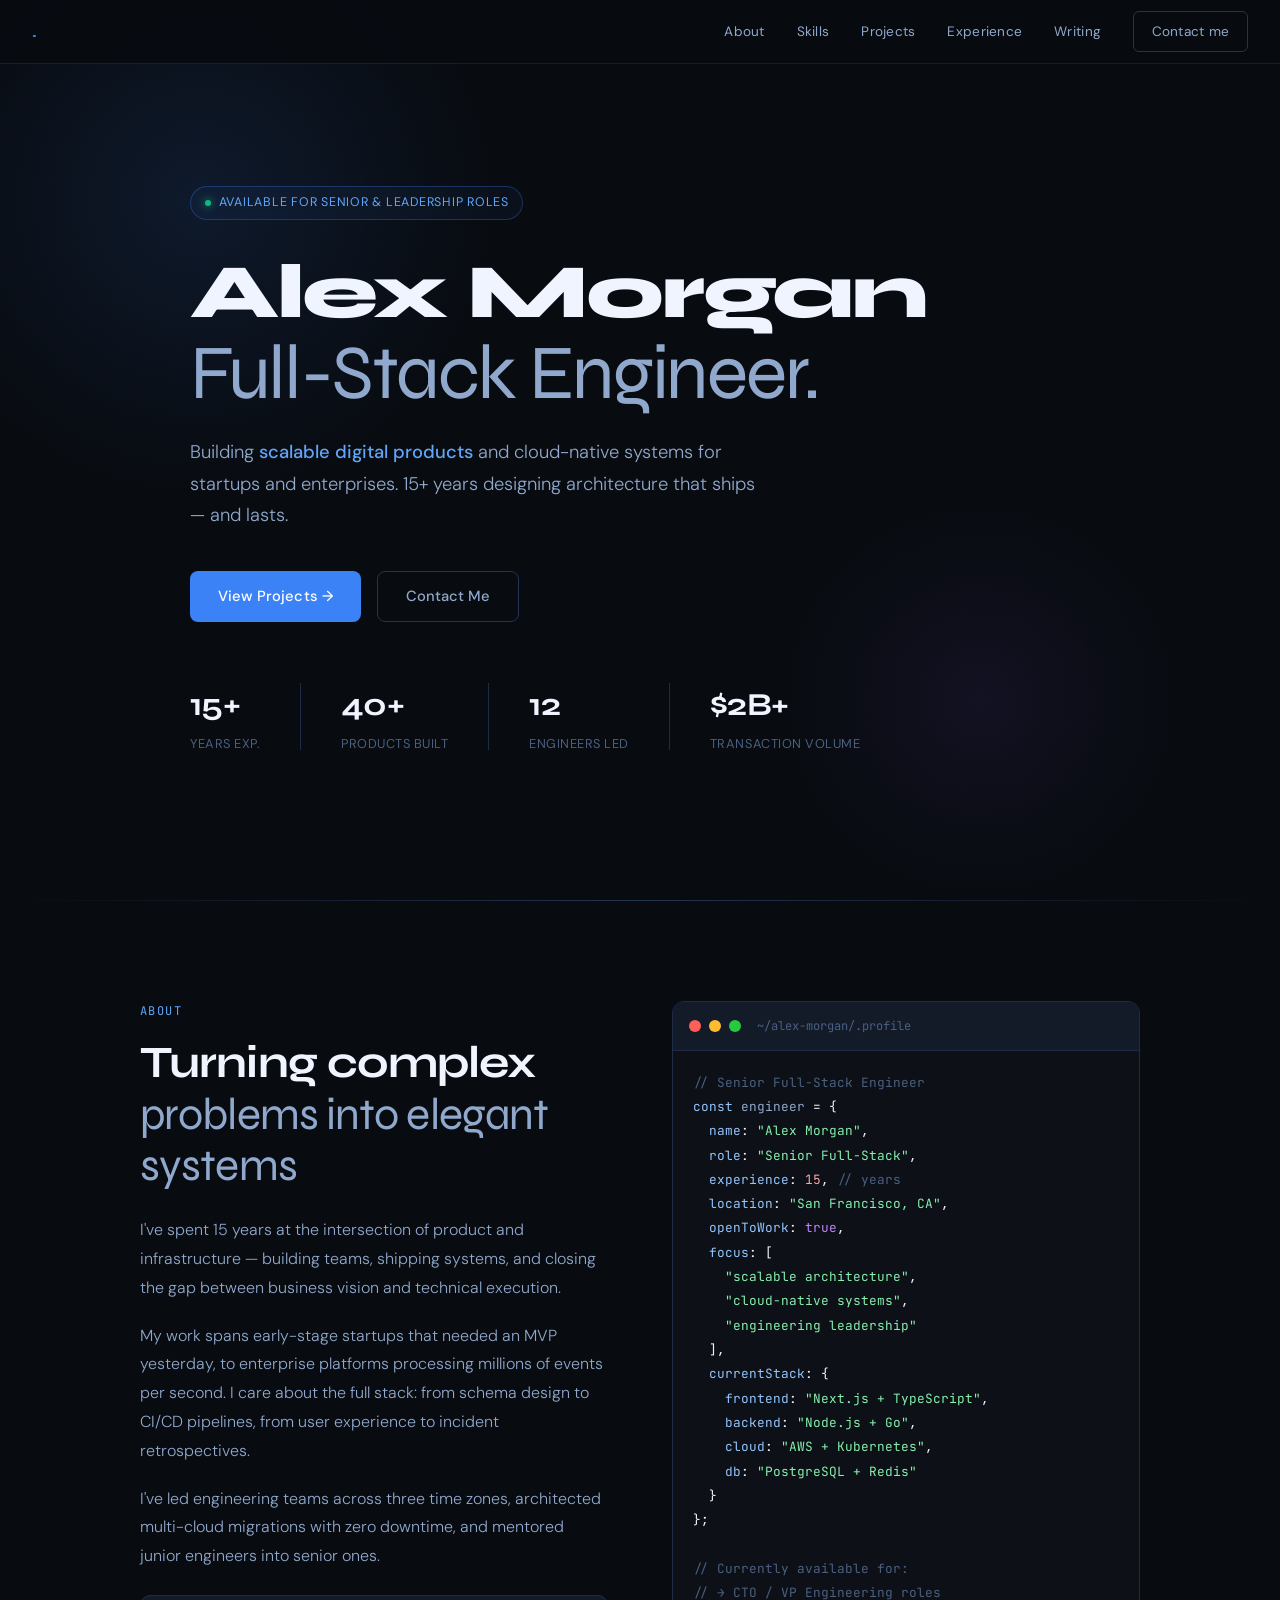
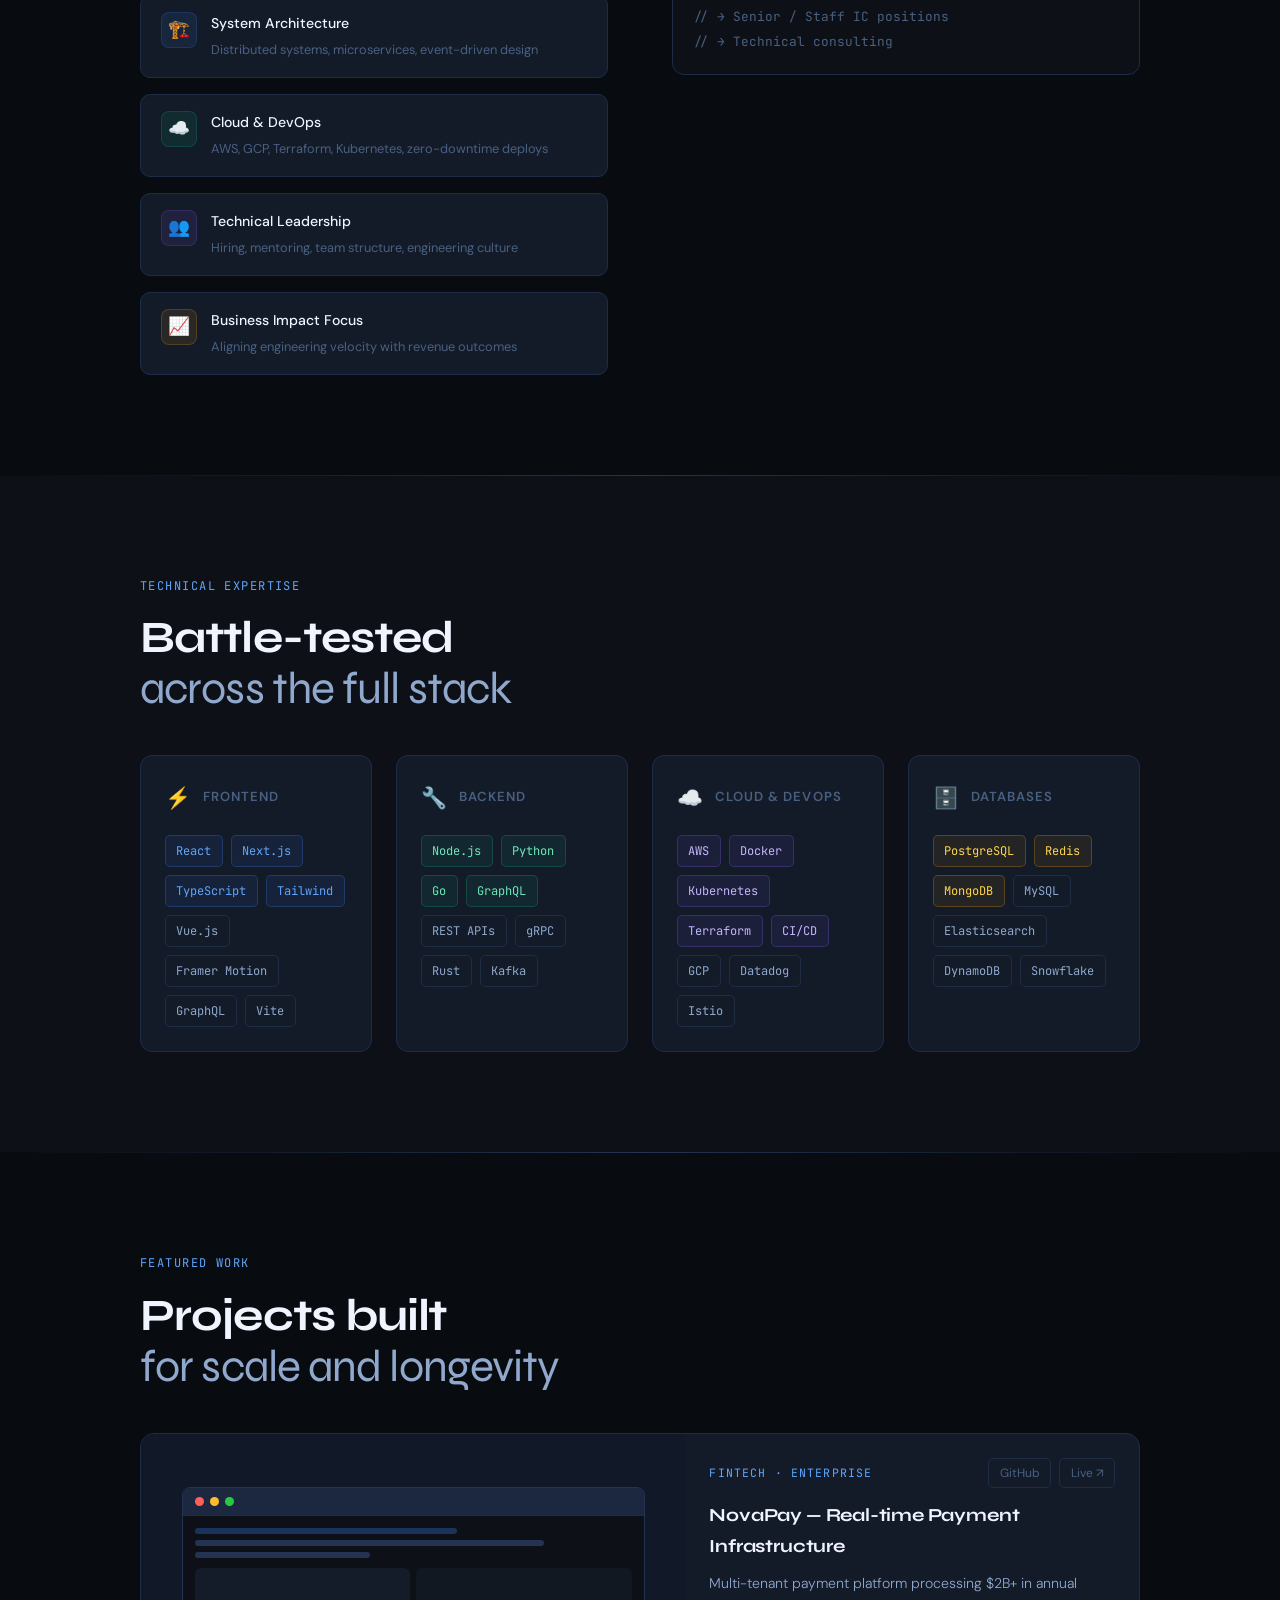
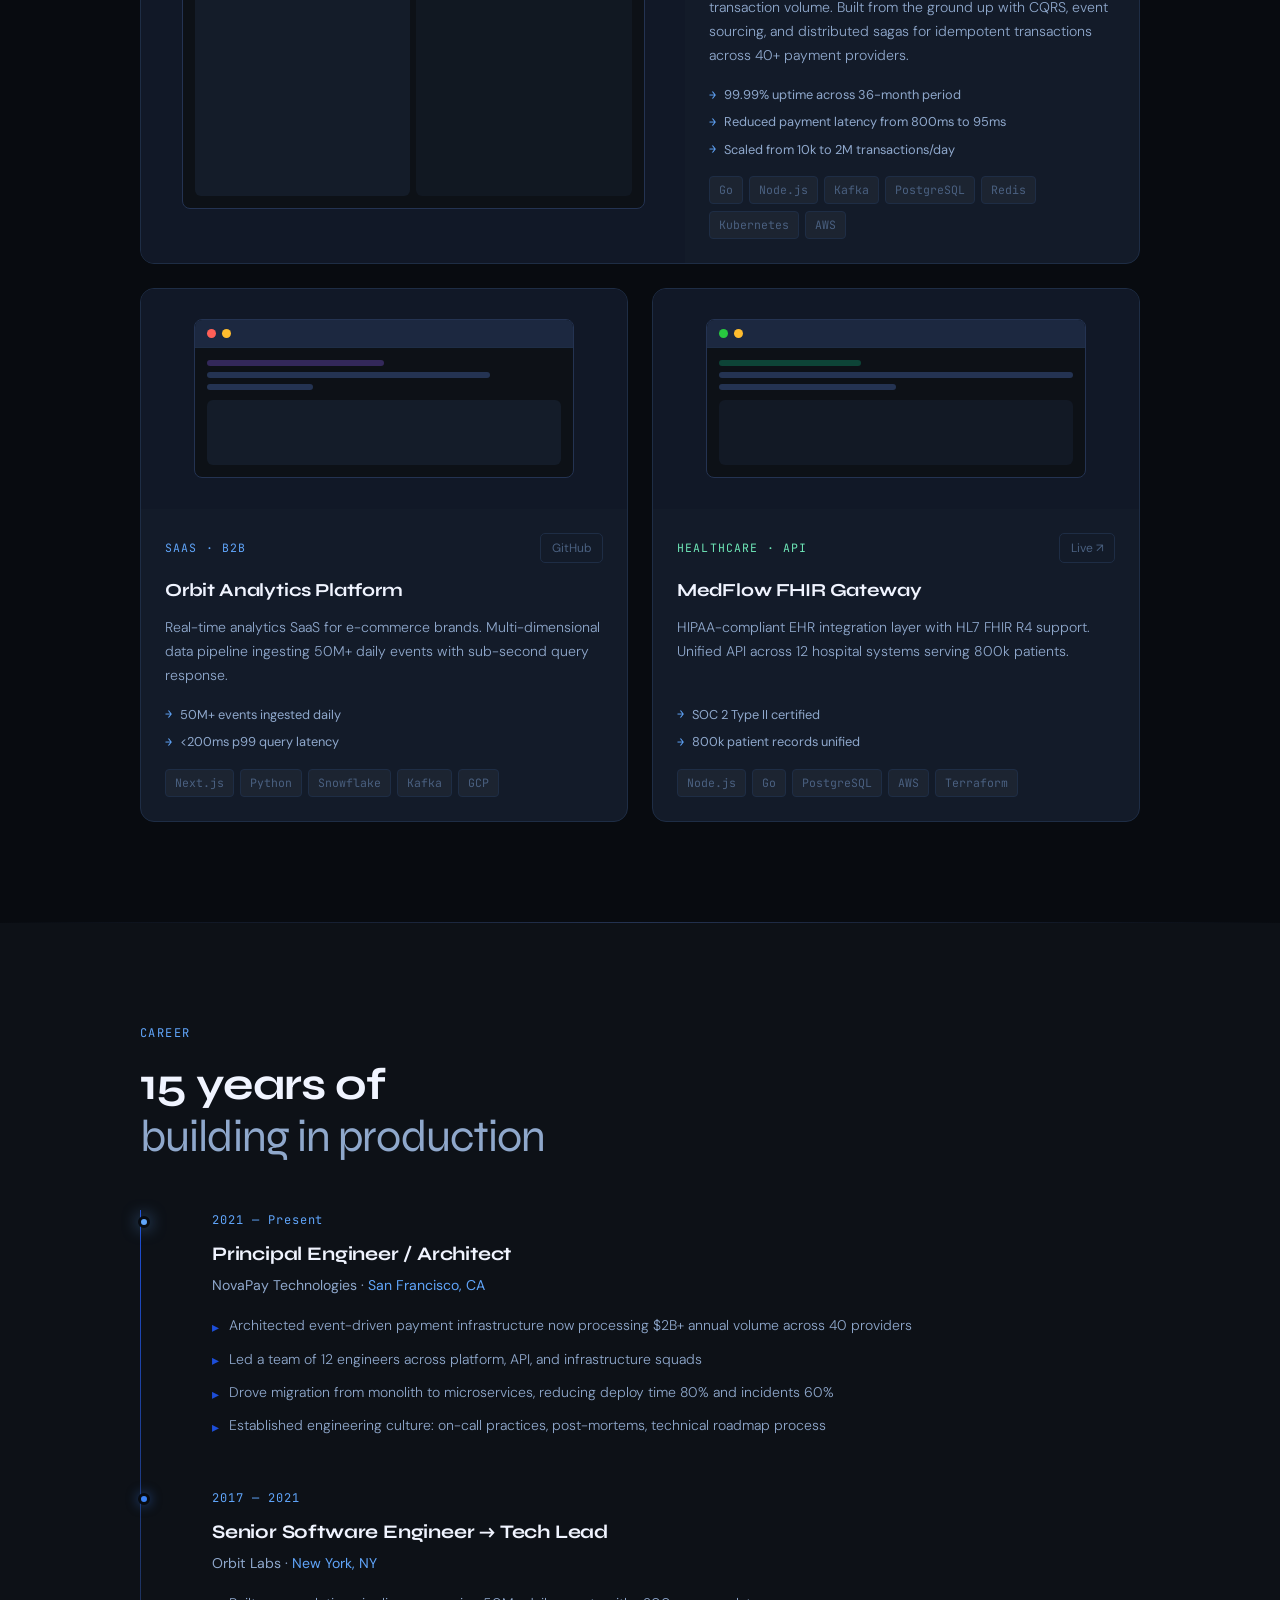
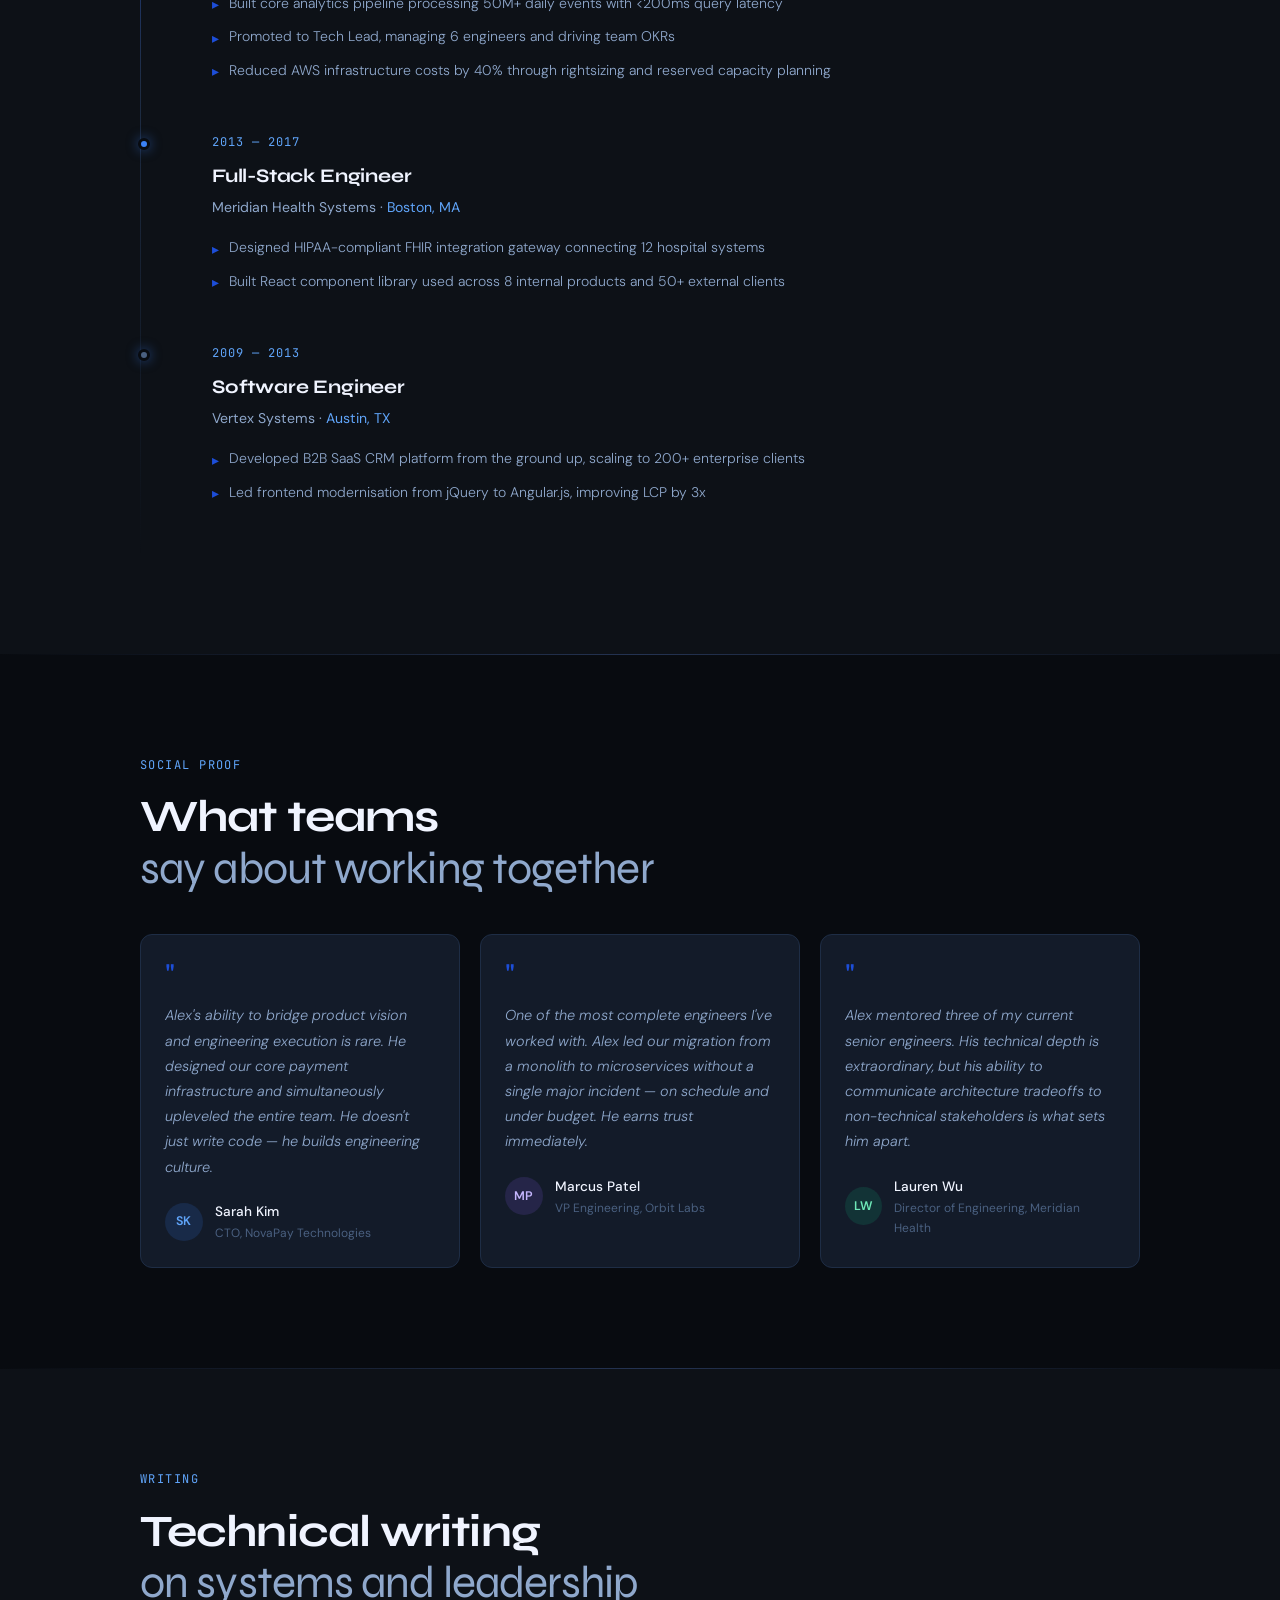
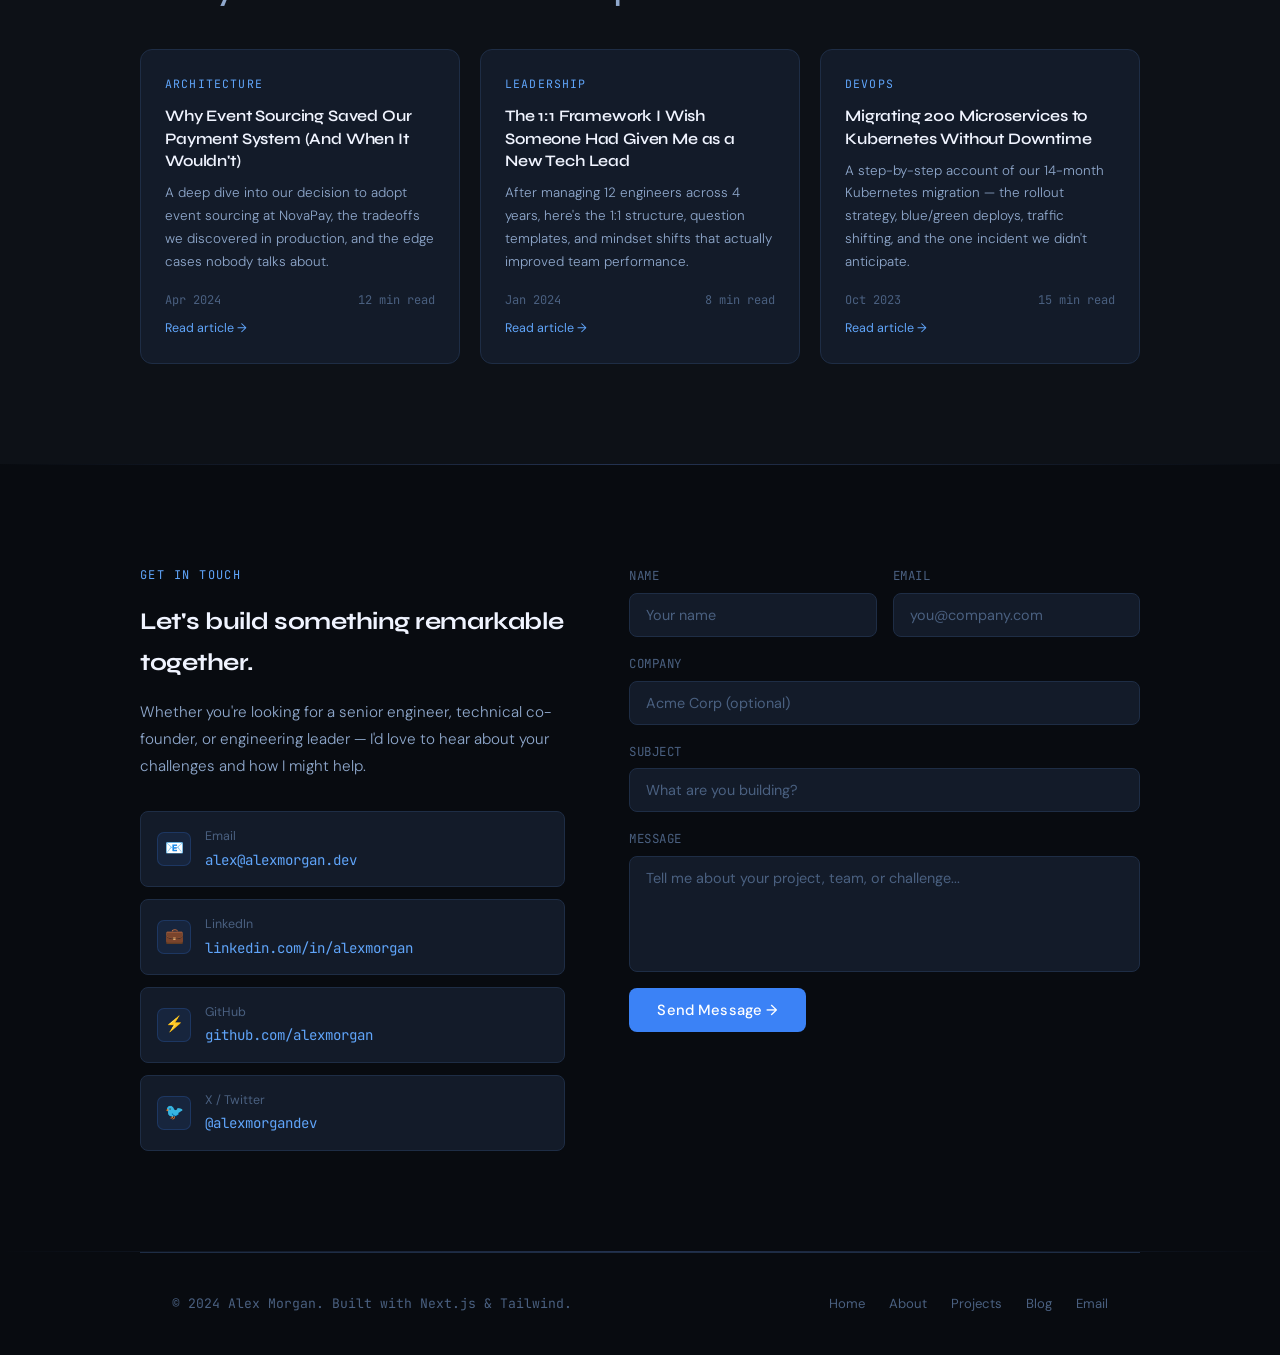
==== commit f0dd0a36: "Update index.html" ====
--- a/index.html
+++ b/index.html
@@ -214,7 +214,7 @@
 <body>
 
 <nav>
-  <div class="nav-logo">AM<span>.</span></div>
+  <div class="nav-logo"><span>.</span></div>
   <div class="nav-links">
     <a href="#about">About</a>
     <a href="#skills">Skills</a>
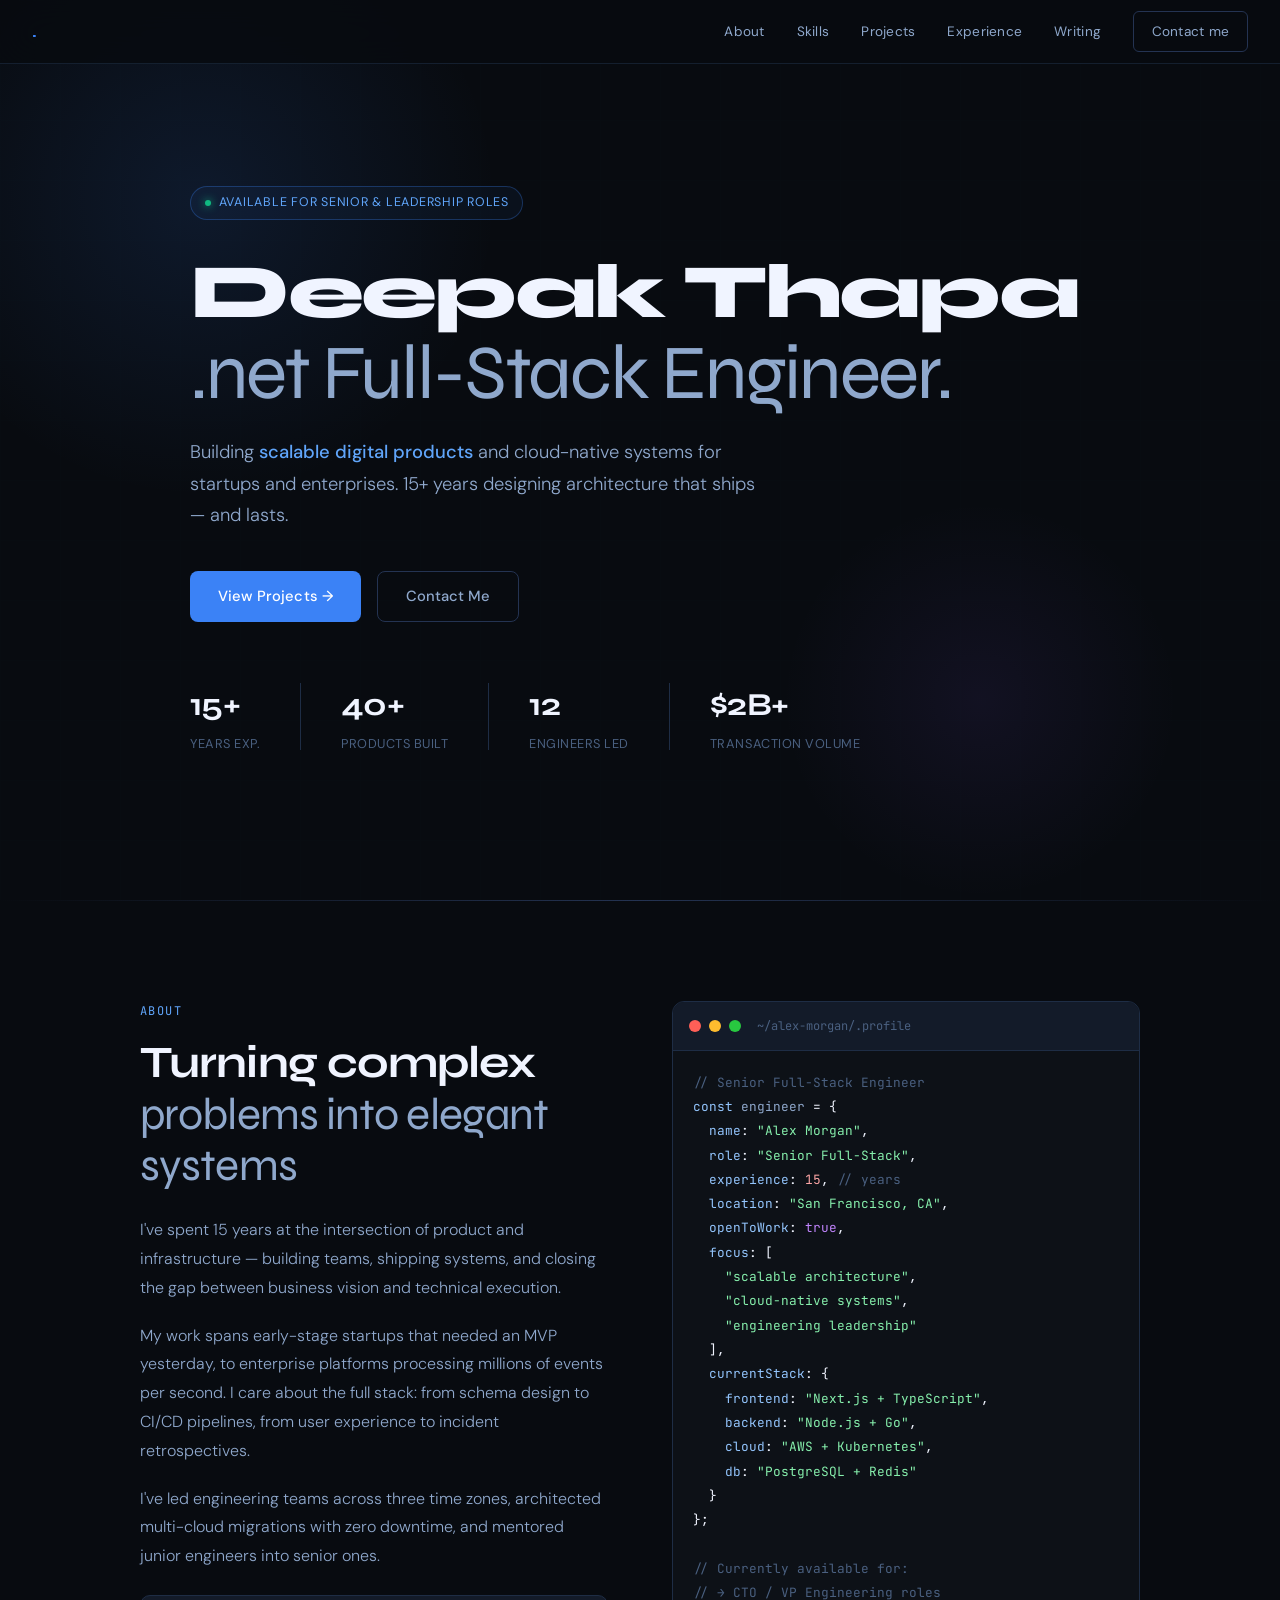
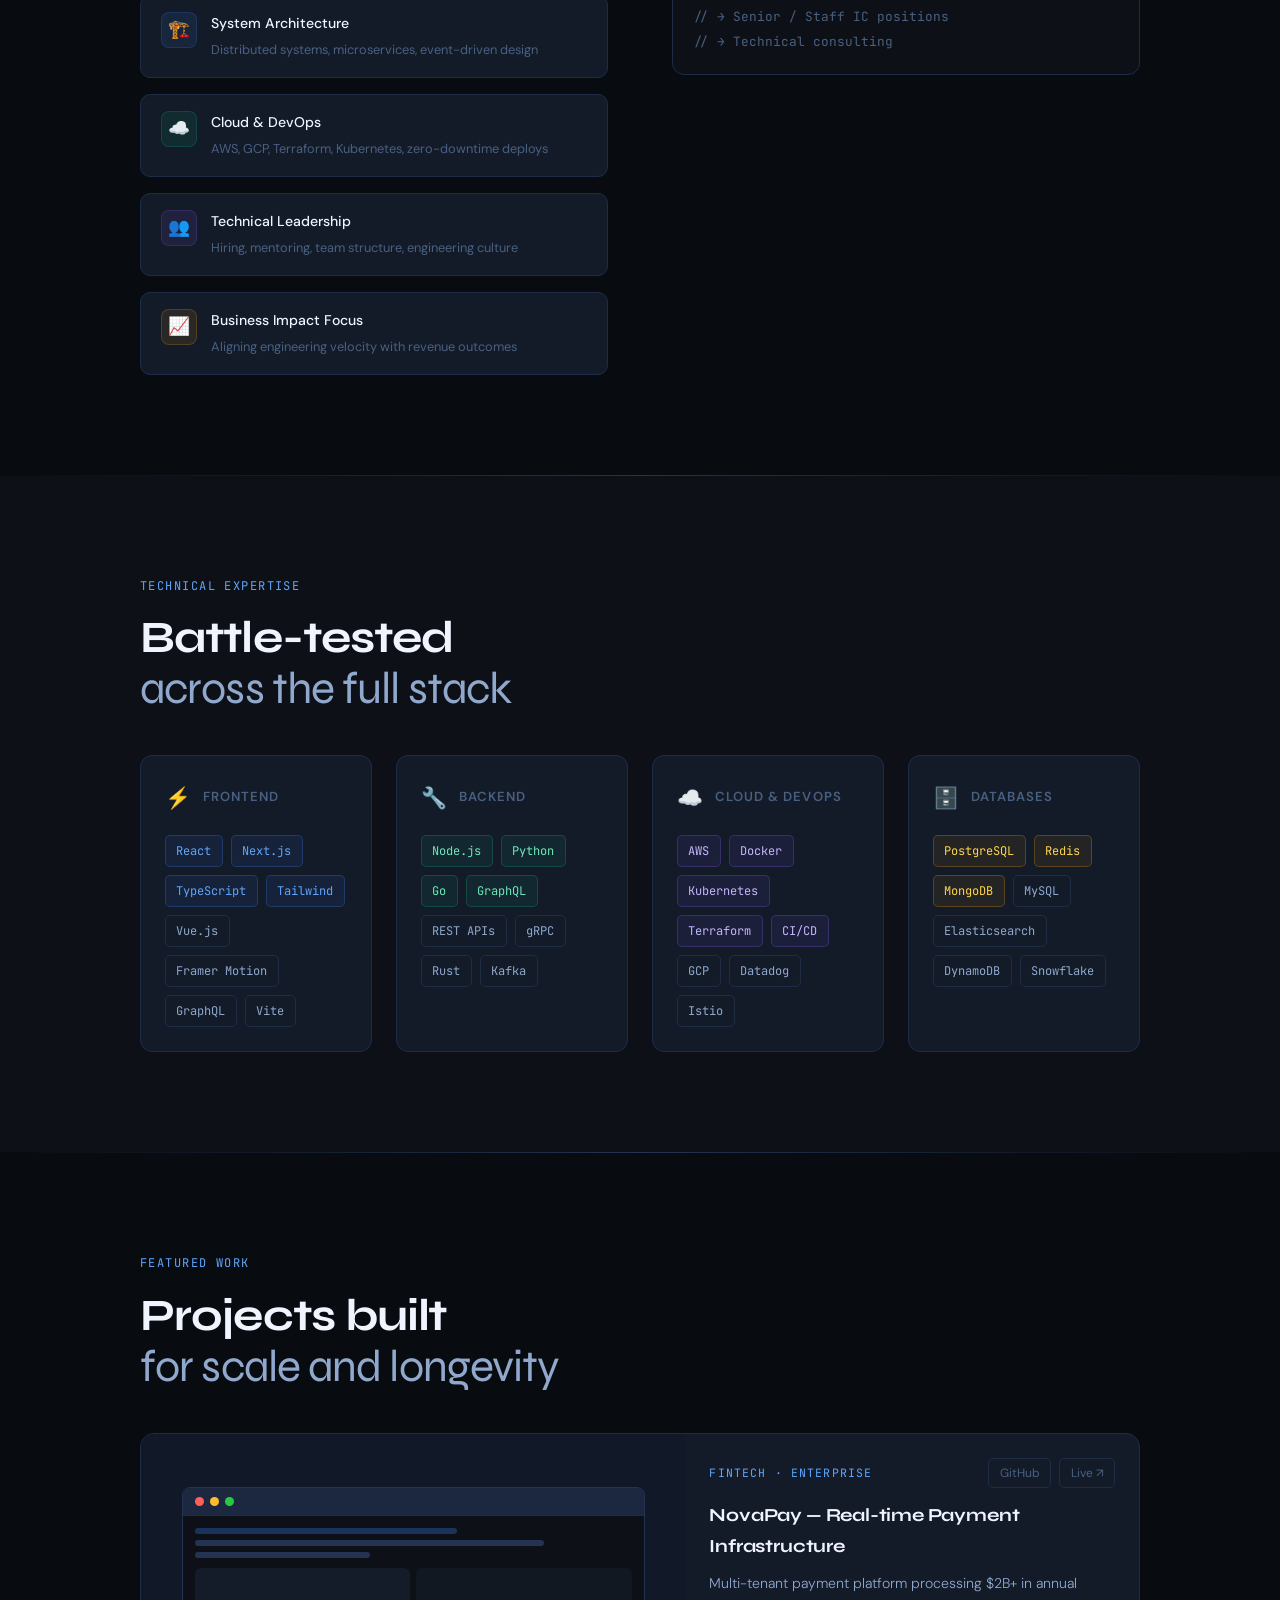
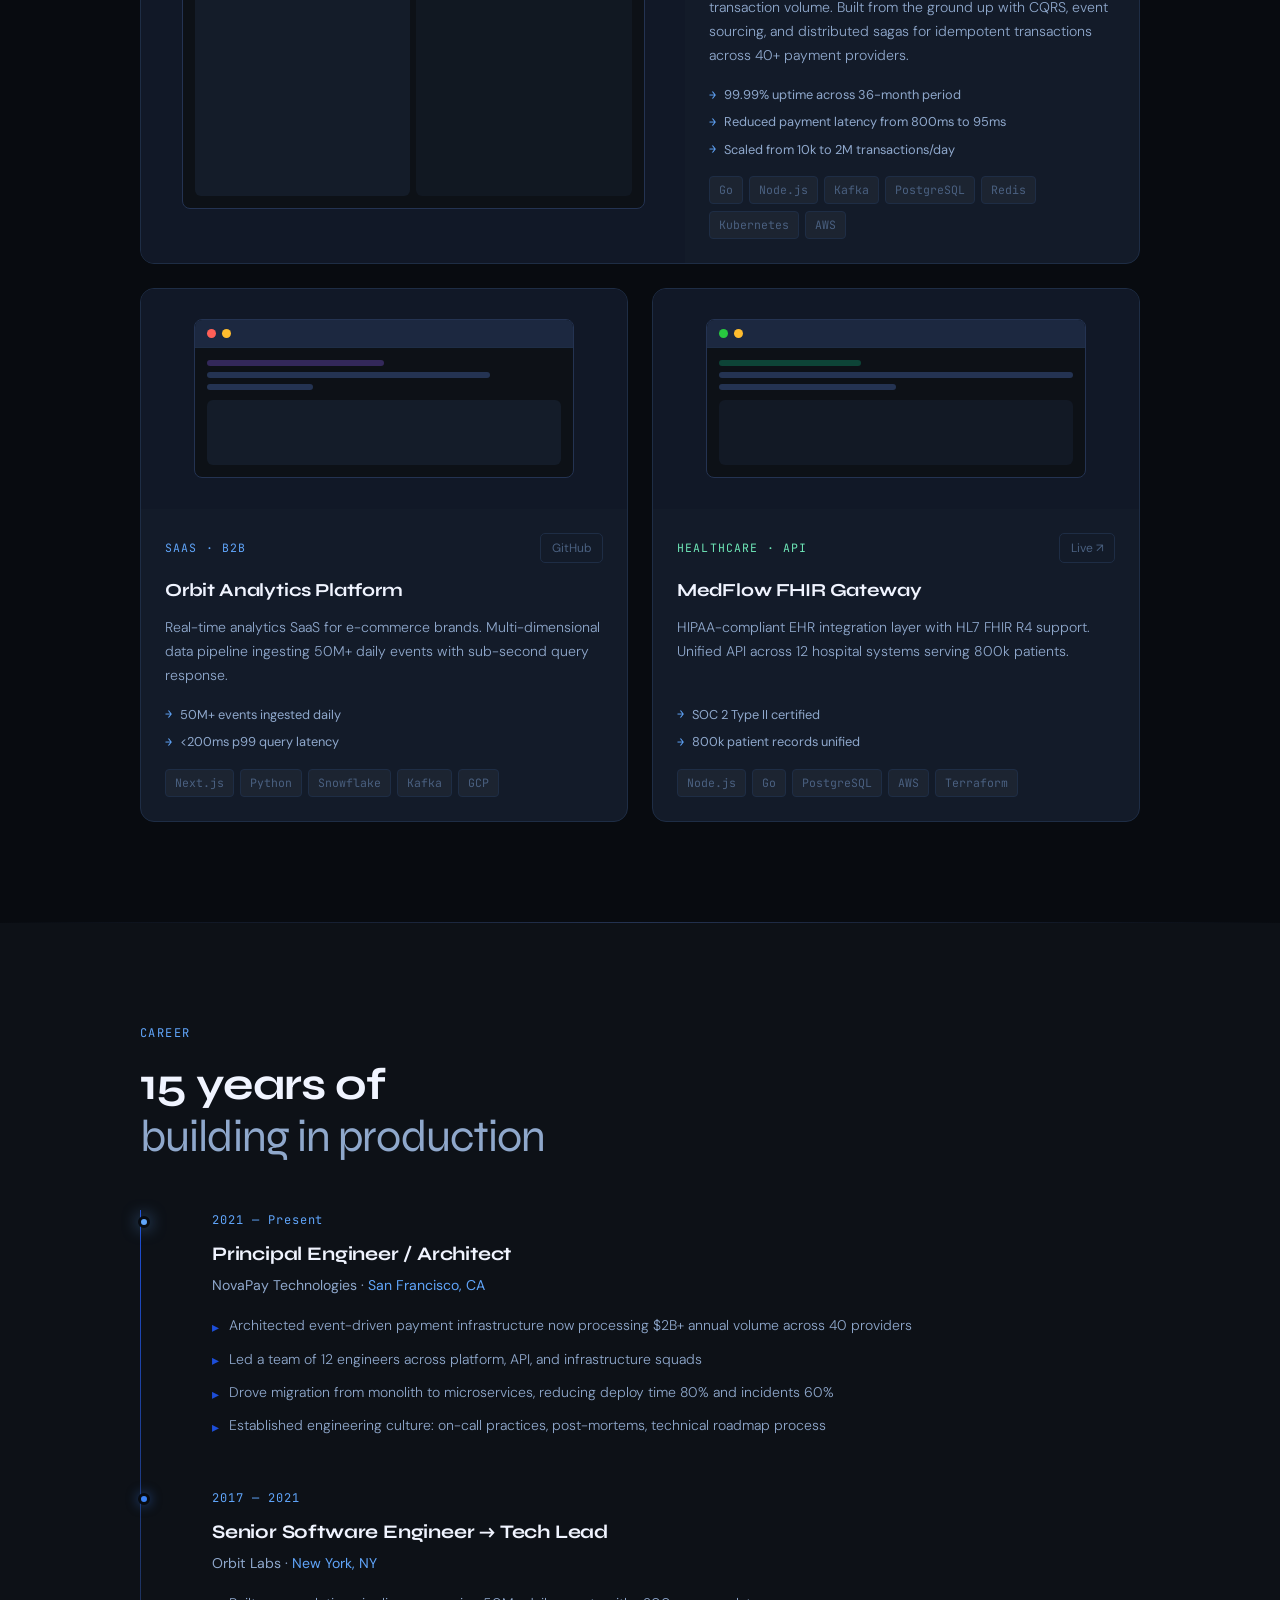
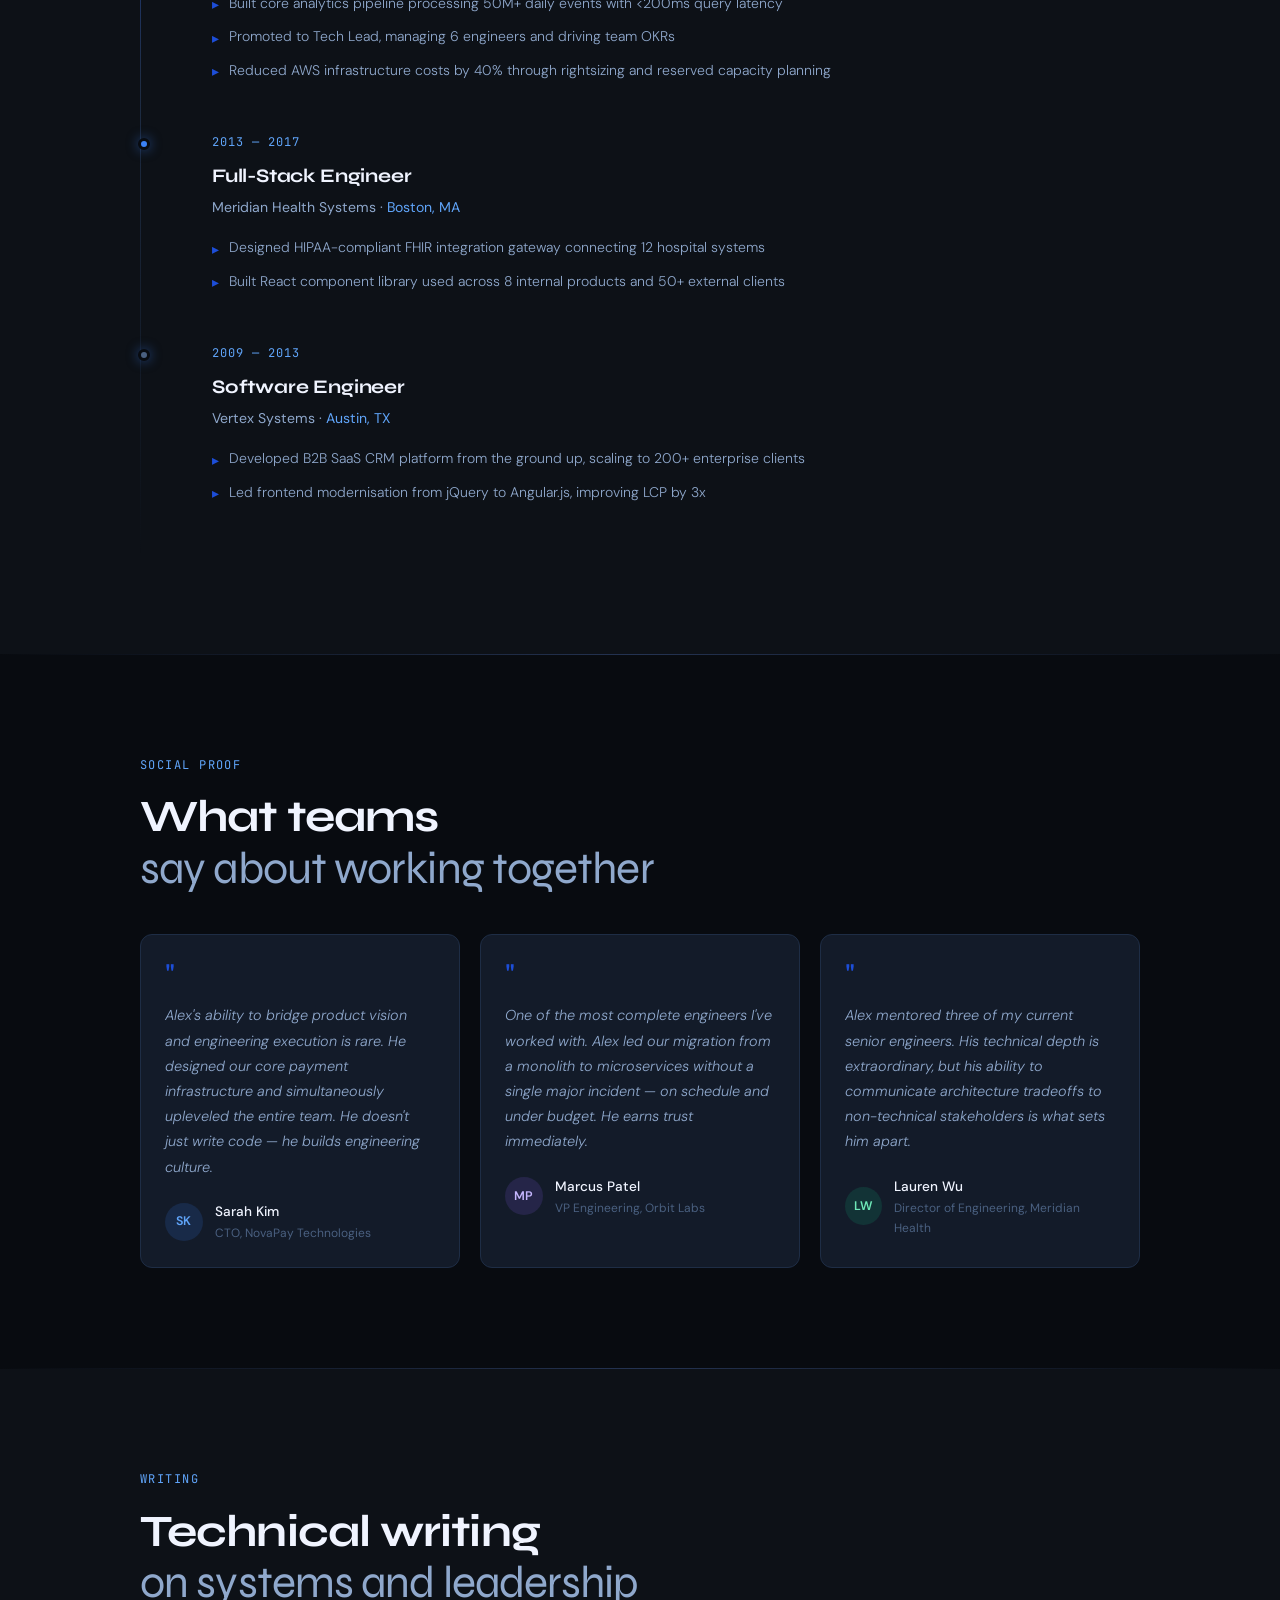
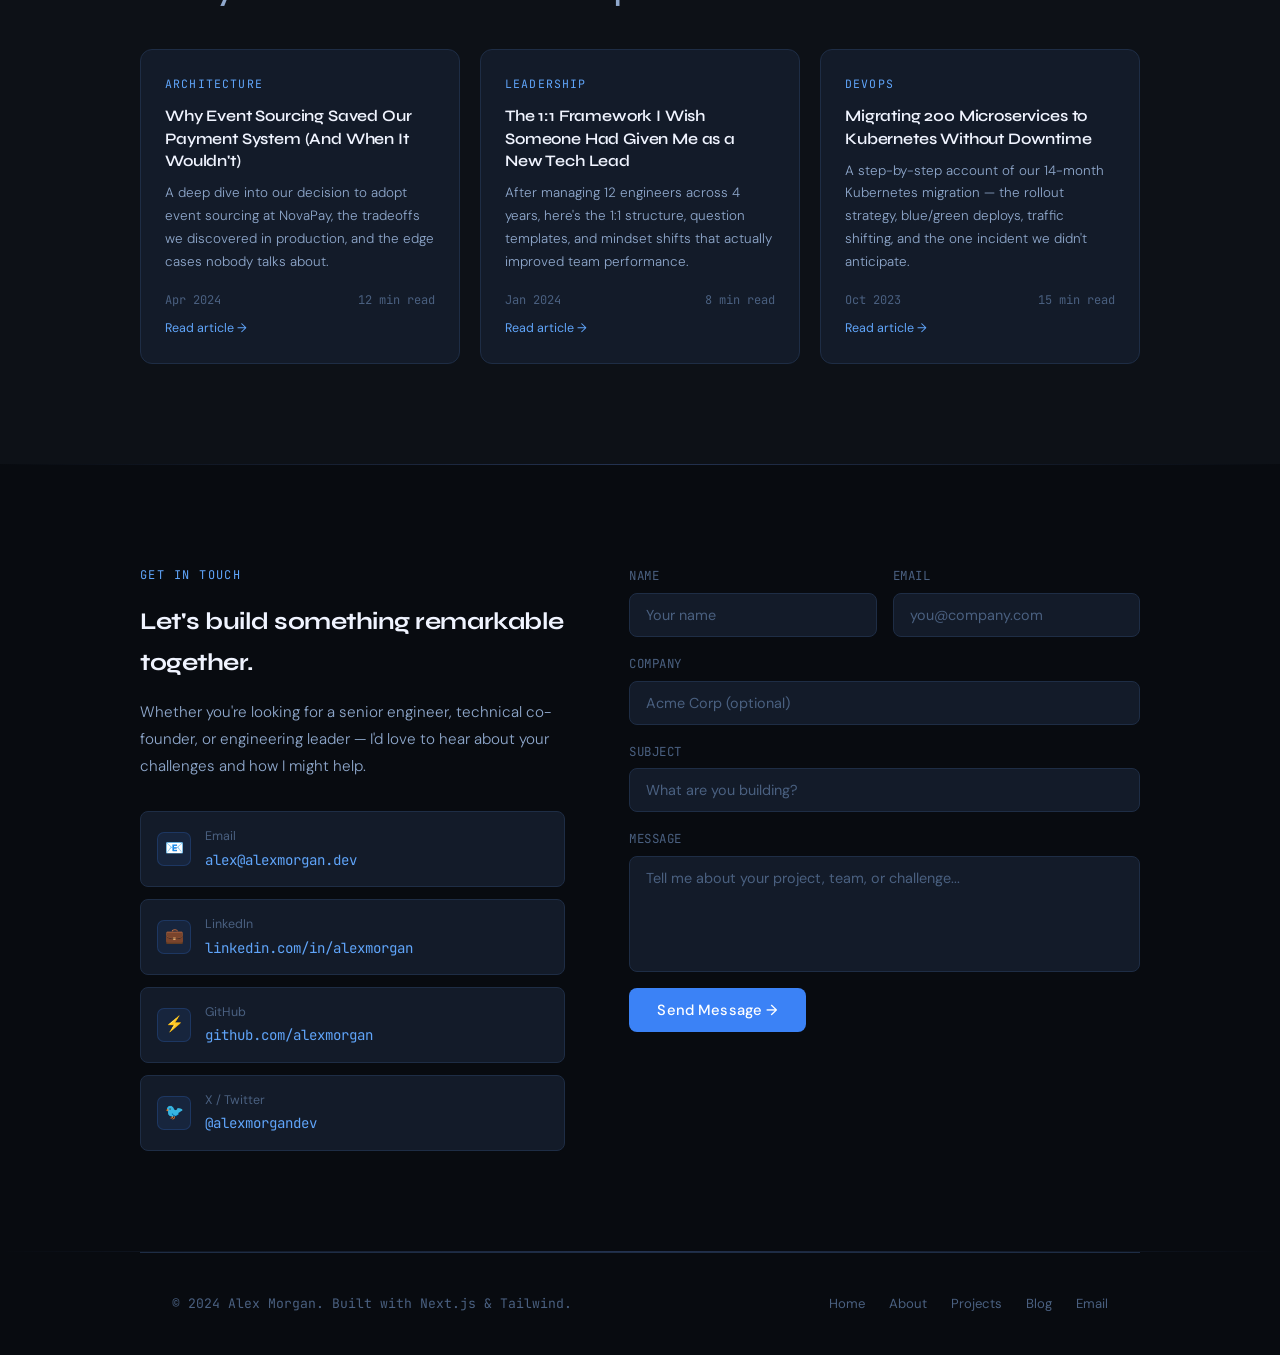
==== commit a740fd79: "Update name and title in hero section" ====
--- a/index.html
+++ b/index.html
@@ -237,7 +237,7 @@
       <span class="badge-dot"></span>
       Available for senior &amp; leadership roles
     </div>
-    <h1 class="fade-in delay-1">Alex Morgan<br><span class="line2">Full-Stack Engineer.</span></h1>
+    <h1 class="fade-in delay-1">Deepak Thapa<br><span class="line2">.net Full-Stack Engineer.</span></h1>
     <p class="hero-sub fade-in delay-2">
       Building <strong>scalable digital products</strong> and cloud-native systems for startups and enterprises.
       15+ years designing architecture that ships — and lasts.
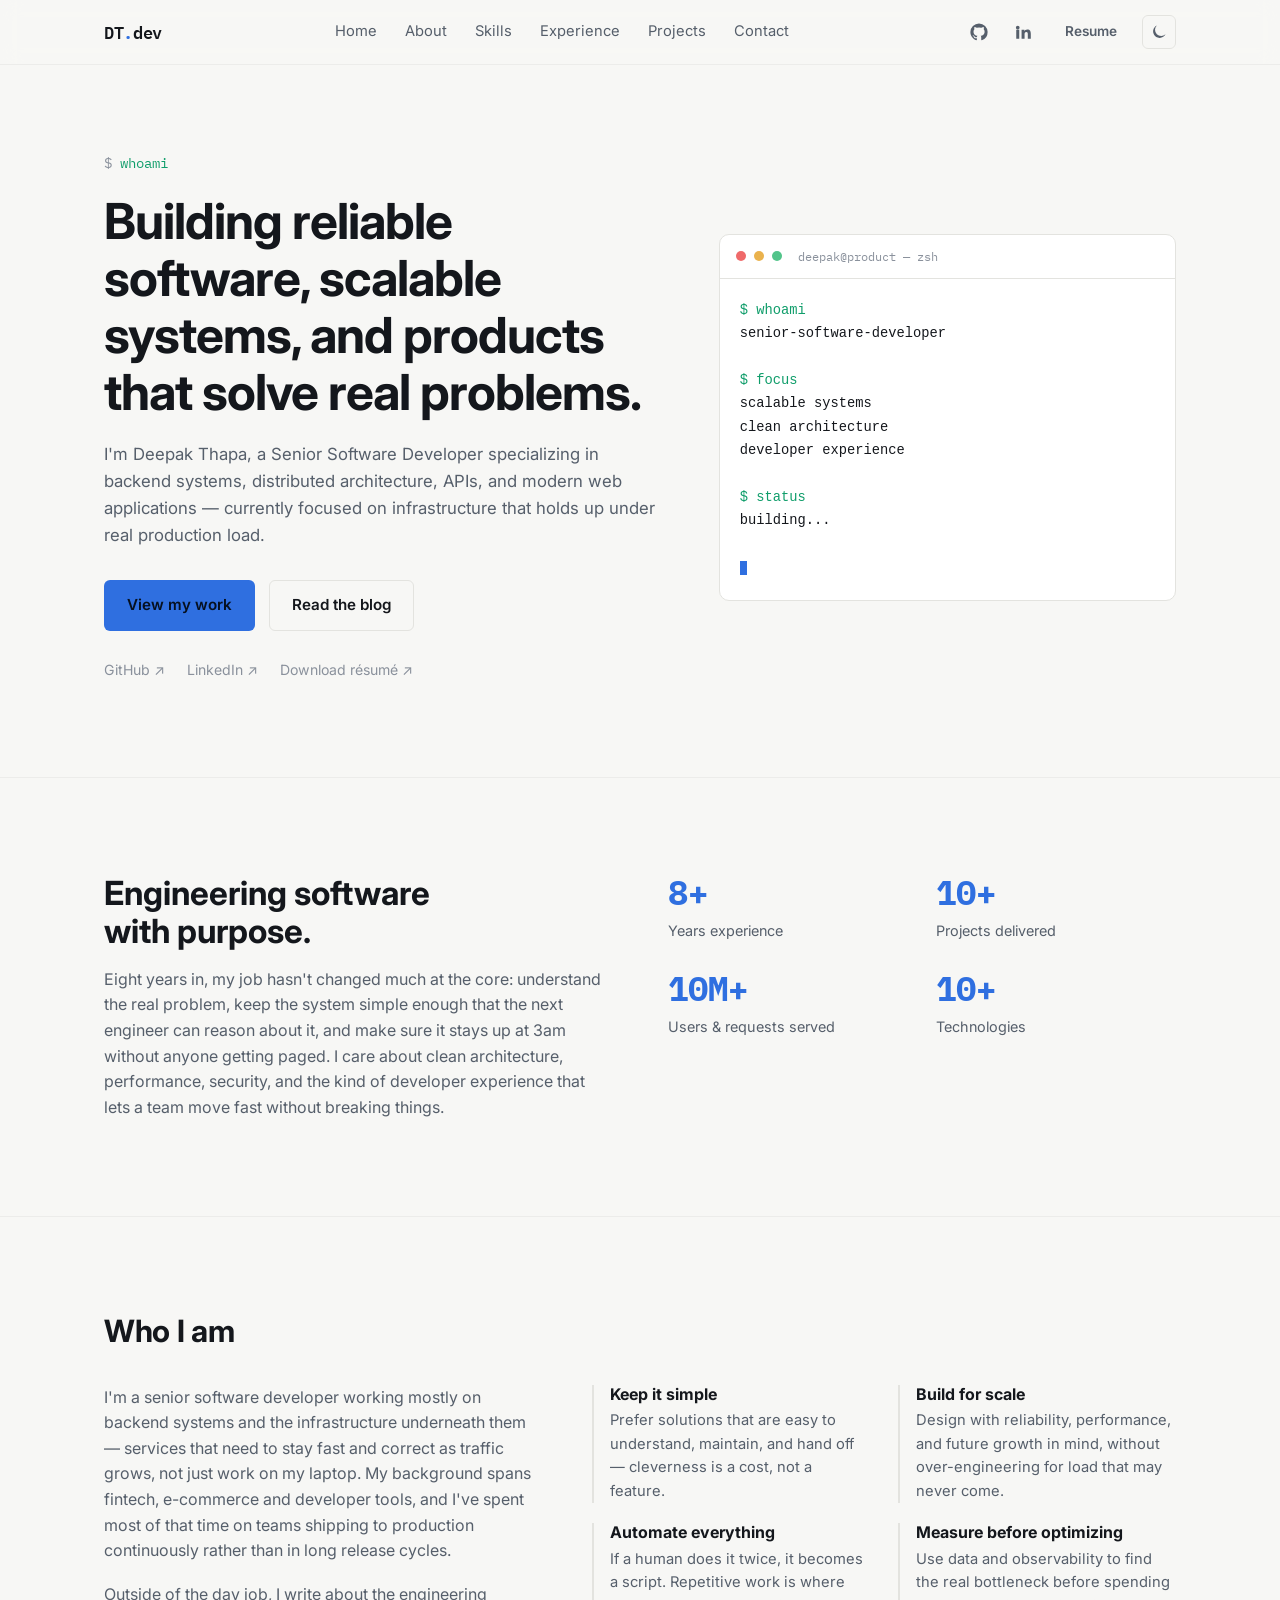
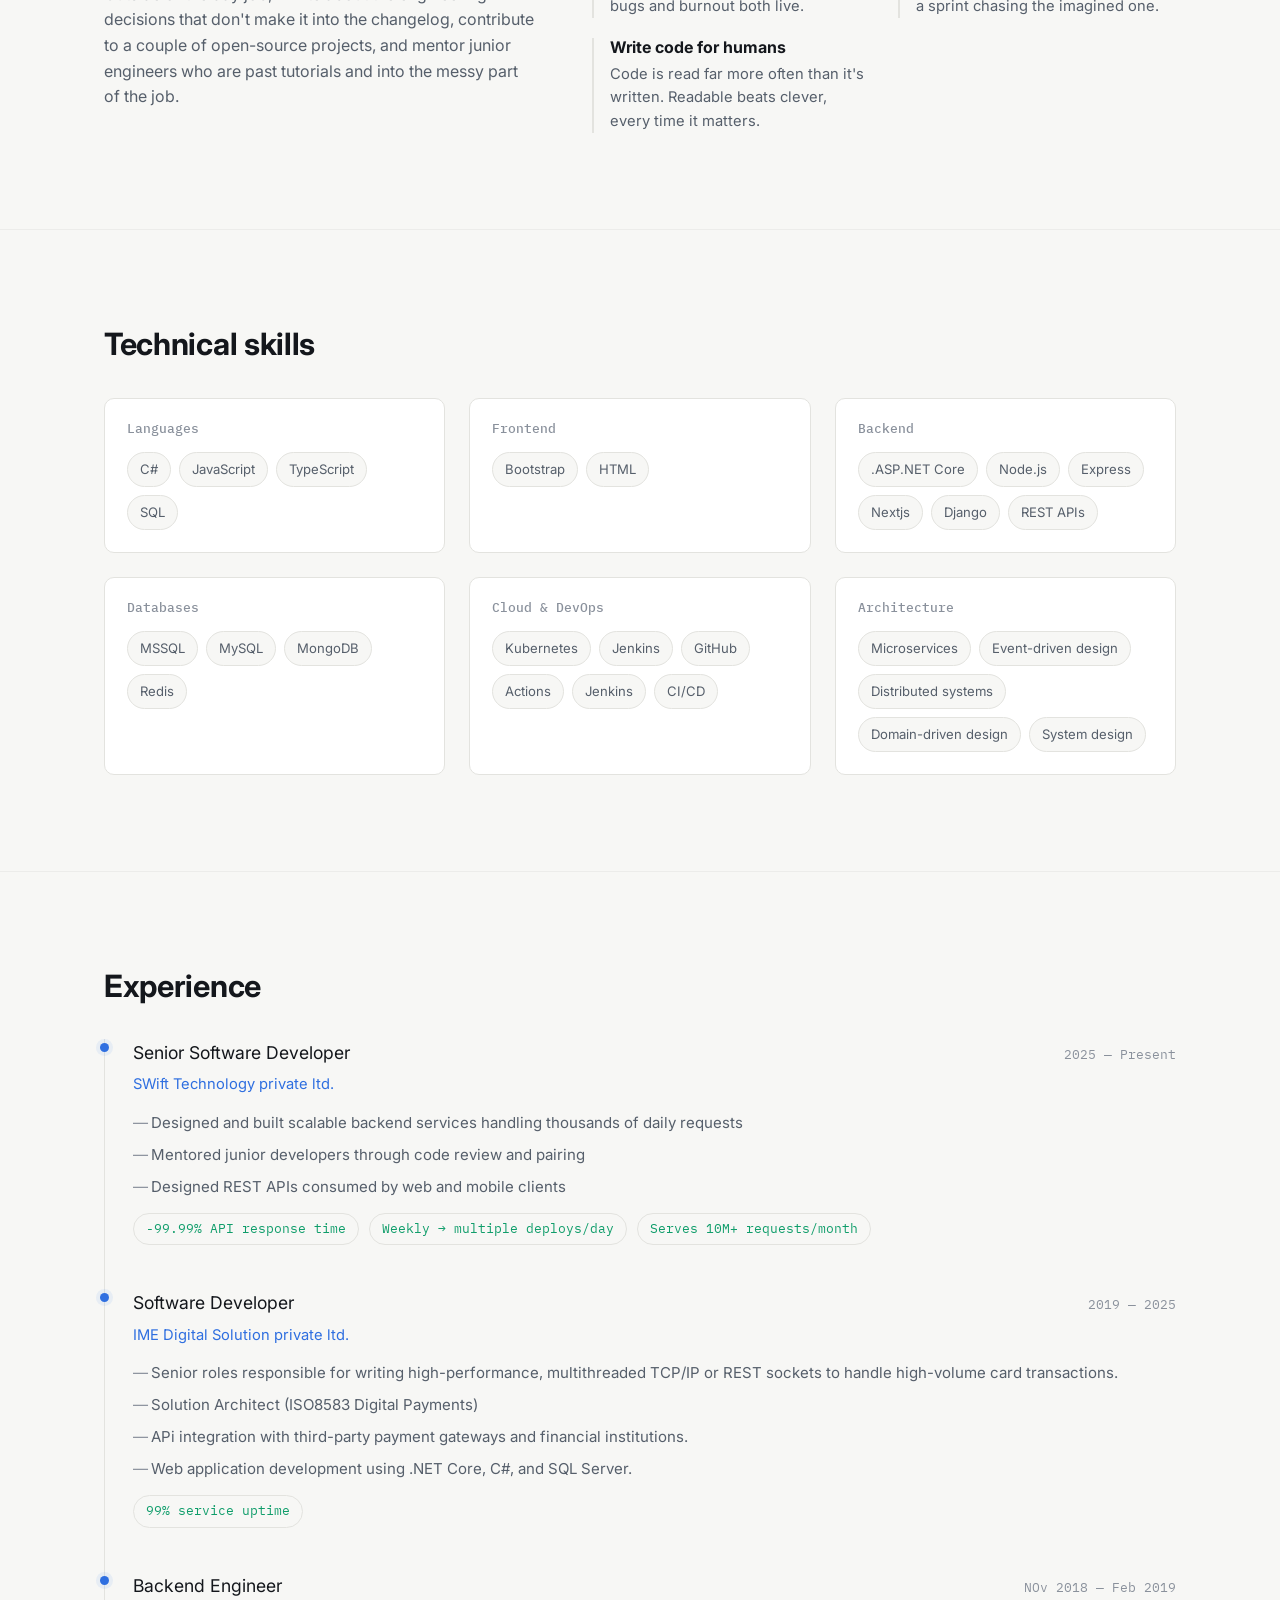
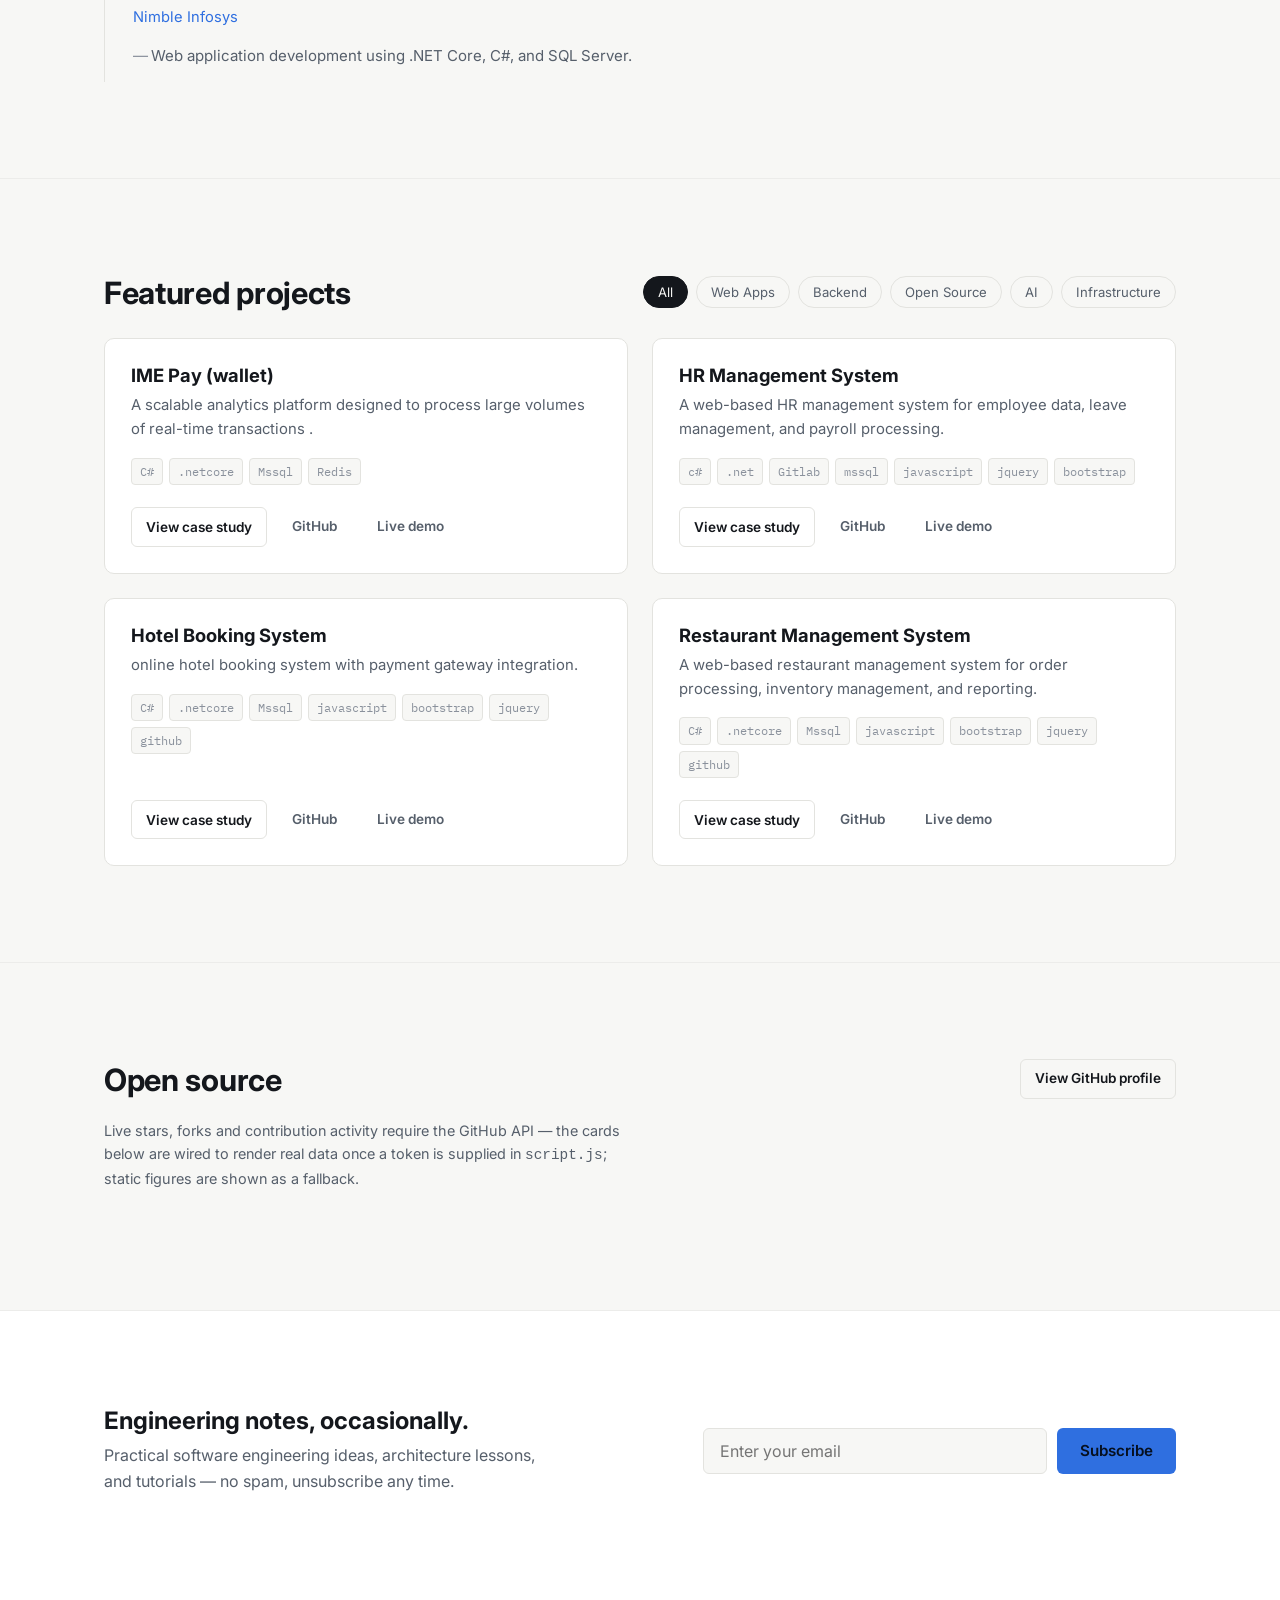
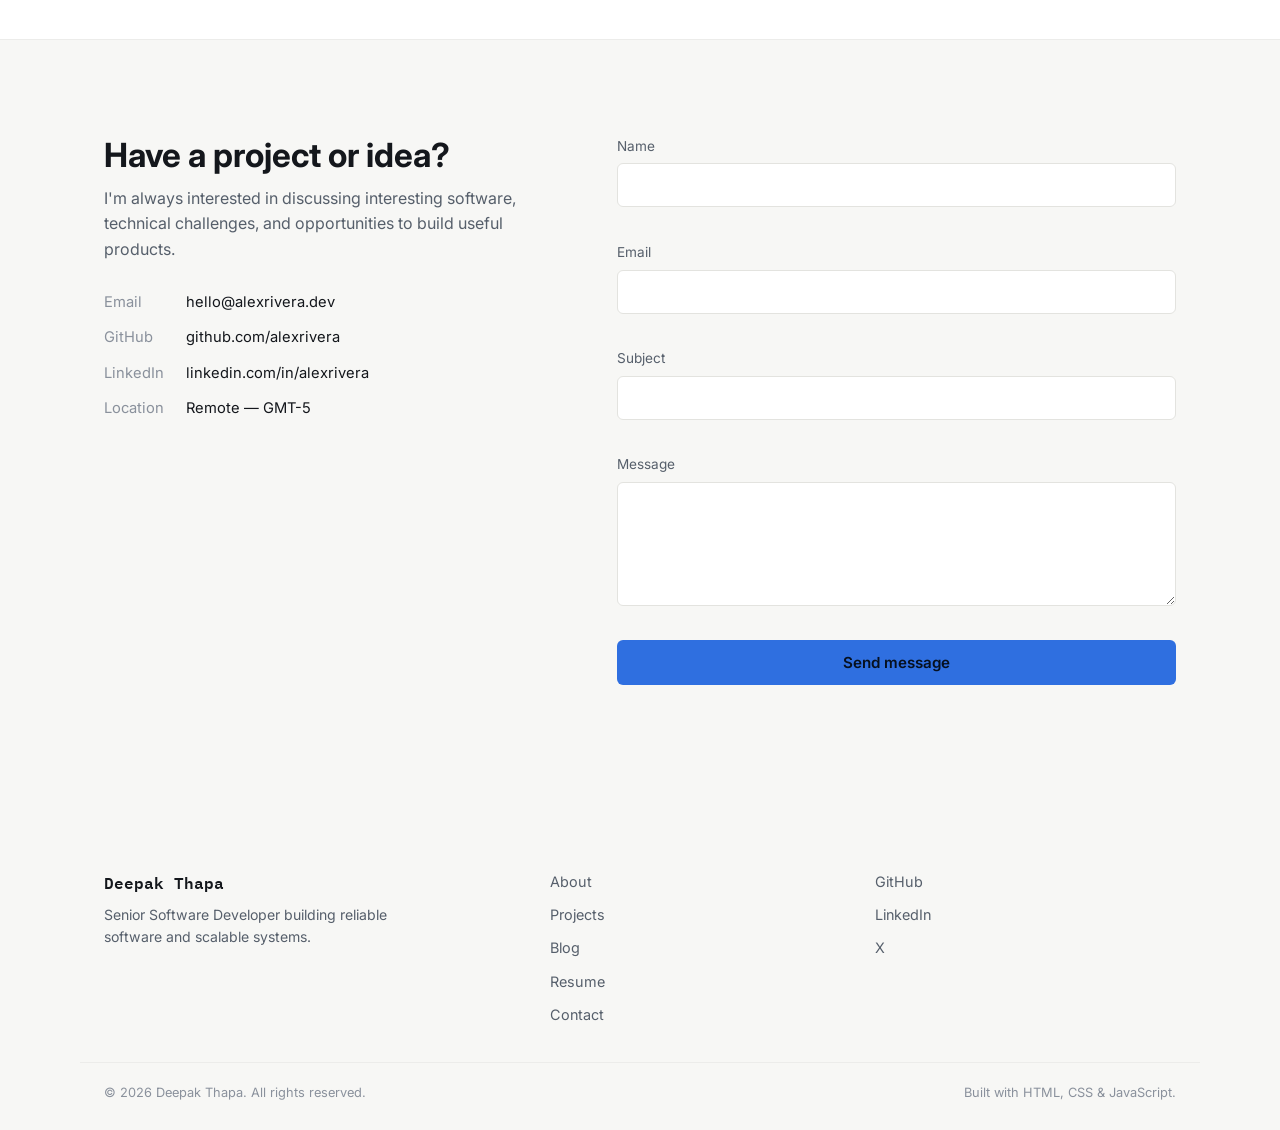
==== commit 2173dfae: "Add files via upload" ====
--- a/index.html
+++ b/index.html
@@ -1,658 +1,320 @@
 <!DOCTYPE html>
-<html lang="en">
+<html lang="en" data-theme="dark">
 <head>
-<meta charset="UTF-8">
-<meta name="viewport" content="width=device-width, initial-scale=1.0">
-<title>Deepak Thapa — .net Full-Stack Engineer</title>
-<link rel="preconnect" href="https://fonts.googleapis.com">
-<link href="https://fonts.googleapis.com/css2?family=Syne:wght@400;500;600;700;800&family=DM+Sans:ital,wght@0,300;0,400;0,500;1,300&family=JetBrains+Mono:wght@400;500&display=swap" rel="stylesheet">
-<style>
-*,*::before,*::after{box-sizing:border-box;margin:0;padding:0}
-:root{
---bg:#080B10;--bg2:#0D1117;--bg3:#111827;--bg4:#1a2233;
---surface:#131B29;--surface2:#1C2840;
---border:#1E2D45;--border2:#243352;
---text:#F0F4FF;--text2:#8FA8CC;--text3:#4A6080;
---accent:#3B82F6;--accent2:#60A5FA;--accent3:#1D4ED8;
---green:#10B981;--purple:#8B5CF6;--amber:#F59E0B;
---mono:'JetBrains Mono',monospace;
---sans:'DM Sans',sans-serif;--display:'Syne',sans-serif;
+<meta charset="UTF-8" />
+<meta name="viewport" content="width=device-width, initial-scale=1.0" />
+<title>Deepak Thapa — Senior Software Developer</title>
+<meta name="description" content="Deepak Thapa is a Senior Software Developer building scalable backend systems, APIs and modern web applications. Portfolio, project case studies and engineering writing." />
+
+<!-- Open Graph -->
+<meta property="og:type" content="website" />
+<meta property="og:title" content="Deepak Thapa — Senior Software Developer" />
+<meta property="og:description" content="Building reliable software, scalable systems, and products that solve real problems." />
+<meta property="og:url" content="https://alexrivera.dev" />
+<meta name="twitter:card" content="summary_large_image" />
+
+<link rel="canonical" href="https://alexrivera.dev" />
+<link rel="icon" href="data:image/svg+xml,<svg xmlns=%22http://www.w3.org/2000/svg%22 viewBox=%220 0 100 100%22><text y=%22.9em%22 font-size=%2290%22>⌗</text></svg>" />
+
+<link rel="preconnect" href="https://fonts.googleapis.com" />
+<link rel="preconnect" href="https://fonts.gstatic.com" crossorigin />
+<link href="https://fonts.googleapis.com/css2?family=IBM+Plex+Mono:wght@400;500;600&family=Inter:wght@400;500;600;700;800&display=swap" rel="stylesheet" />
+
+<link rel="stylesheet" href="styles.css" />
+
+<script type="application/ld+json">
+{
+  "@context": "https://schema.org",
+  "@type": "Person",
+  "name": "Deepak Thapa",
+  "jobTitle": "Senior Software Developer",
+  "url": "",  <!--"https://alexrivera.dev",-->
+  <!-- "sameAs": ["https://github.com/alexrivera", "https://linkedin.com/in/alexrivera"] -->
 }
-html{scroll-behavior:smooth}
-body{background:var(--bg);color:var(--text);font-family:var(--sans);font-size:16px;line-height:1.7;overflow-x:hidden}
-a{color:inherit;text-decoration:none}
-button{cursor:pointer;border:none;background:none;font-family:inherit}
-img{max-width:100%;display:block}
-
-/* NAV */
-nav{position:fixed;top:0;left:0;right:0;z-index:100;padding:0 2rem;height:64px;display:flex;align-items:center;justify-content:space-between;background:rgba(8,11,16,0.85);backdrop-filter:blur(20px);border-bottom:1px solid rgba(30,45,69,0.6)}
-.nav-logo{font-family:var(--display);font-size:1.1rem;font-weight:700;letter-spacing:-0.02em;color:var(--text)}
-.nav-logo span{color:var(--accent)}
-.nav-links{display:flex;gap:2rem;align-items:center}
-.nav-links a{font-size:0.85rem;font-weight:400;color:var(--text2);transition:color 0.2s;letter-spacing:0.02em}
-.nav-links a:hover{color:var(--text)}
-.nav-cta{font-size:0.82rem;font-weight:500;padding:0.5rem 1.1rem;border:1px solid var(--border2);border-radius:6px;color:var(--text2);transition:all 0.2s}
-.nav-cta:hover{border-color:var(--accent);color:var(--accent2)}
-
-/* HERO */
-.hero{min-height:100vh;display:flex;align-items:center;padding:120px 2rem 80px;position:relative;overflow:hidden}
-.hero-bg{position:absolute;inset:0;pointer-events:none}
-.hero-glow{position:absolute;width:600px;height:600px;border-radius:50%;background:radial-gradient(circle,rgba(59,130,246,0.12) 0%,transparent 70%);top:-100px;left:-100px;animation:pulse 8s ease-in-out infinite}
-.hero-glow2{position:absolute;width:400px;height:400px;border-radius:50%;background:radial-gradient(circle,rgba(139,92,246,0.08) 0%,transparent 70%);bottom:0;right:100px;animation:pulse 10s ease-in-out infinite reverse}
-.grid-lines{position:absolute;inset:0;opacity:0.03;background-image:linear-gradient(var(--border) 1px,transparent 1px),linear-gradient(90deg,var(--border) 1px,transparent 1px);background-size:60px 60px}
-@keyframes pulse{0%,100%{transform:scale(1);opacity:1}50%{transform:scale(1.15);opacity:0.7}}
-
-.hero-inner{max-width:900px;margin:0 auto;width:100%;position:relative}
-.hero-badge{display:inline-flex;align-items:center;gap:0.5rem;padding:0.35rem 0.85rem;border:1px solid rgba(59,130,246,0.3);border-radius:100px;font-size:0.78rem;color:var(--accent2);letter-spacing:0.06em;text-transform:uppercase;margin-bottom:2rem;background:rgba(59,130,246,0.05)}
-.badge-dot{width:6px;height:6px;border-radius:50%;background:var(--green);box-shadow:0 0 8px var(--green);animation:blink 2s ease-in-out infinite}
-@keyframes blink{0%,100%{opacity:1}50%{opacity:0.4}}
-.hero h1{font-family:var(--display);font-size:clamp(2.8rem,6vw,5.5rem);font-weight:800;line-height:1.05;letter-spacing:-0.03em;color:var(--text);margin-bottom:1.5rem}
-.hero h1 .line2{color:var(--text2);font-weight:400}
-.hero-sub{font-size:1.15rem;color:var(--text2);max-width:580px;line-height:1.7;margin-bottom:2.5rem;font-weight:300}
-.hero-sub strong{color:var(--accent2);font-weight:500}
-.hero-ctas{display:flex;gap:1rem;flex-wrap:wrap;margin-bottom:3.5rem}
-.btn-primary{display:inline-flex;align-items:center;gap:0.5rem;padding:0.75rem 1.75rem;background:var(--accent);color:#fff;border-radius:8px;font-weight:500;font-size:0.92rem;transition:all 0.2s;letter-spacing:0.01em}
-.btn-primary:hover{background:var(--accent2);transform:translateY(-1px);box-shadow:0 8px 25px rgba(59,130,246,0.35)}
-.btn-secondary{display:inline-flex;align-items:center;gap:0.5rem;padding:0.75rem 1.75rem;border:1px solid var(--border2);color:var(--text2);border-radius:8px;font-weight:500;font-size:0.92rem;transition:all 0.2s}
-.btn-secondary:hover{border-color:var(--accent);color:var(--text);transform:translateY(-1px)}
-.hero-stats{display:flex;gap:2.5rem;flex-wrap:wrap}
-.stat-item{display:flex;flex-direction:column}
-.stat-num{font-family:var(--display);font-size:2rem;font-weight:700;color:var(--text);letter-spacing:-0.02em}
-.stat-label{font-size:0.8rem;color:var(--text3);letter-spacing:0.04em;text-transform:uppercase}
-.stat-divider{width:1px;background:var(--border);align-self:stretch;margin:0.3rem 0}
-
-/* SECTION COMMON */
-section{padding:100px 2rem}
-.section-inner{max-width:1000px;margin:0 auto;width:100%}
-.section-tag{font-size:0.75rem;font-family:var(--mono);color:var(--accent2);letter-spacing:0.12em;text-transform:uppercase;margin-bottom:1rem;display:block}
-.section-title{font-family:var(--display);font-size:clamp(1.8rem,3.5vw,2.8rem);font-weight:700;letter-spacing:-0.02em;margin-bottom:1.5rem;line-height:1.15}
-.section-title span{color:var(--text2);font-weight:400}
-.section-desc{font-size:1.05rem;color:var(--text2);max-width:560px;line-height:1.75;font-weight:300}
-.divider{height:1px;background:linear-gradient(90deg,transparent,var(--border2),transparent);margin:0}
-
-/* ABOUT */
-.about-grid{display:grid;grid-template-columns:1fr 1fr;gap:4rem;align-items:start}
-.about-text p{color:var(--text2);font-weight:300;margin-bottom:1.2rem;line-height:1.8}
-.about-highlights{display:flex;flex-direction:column;gap:1rem;margin-top:1.5rem}
-.highlight-item{display:flex;align-items:flex-start;gap:0.85rem;padding:1rem 1.25rem;background:var(--surface);border:1px solid var(--border);border-radius:10px;transition:border-color 0.2s}
-.highlight-item:hover{border-color:var(--border2)}
-.hi-icon{width:36px;height:36px;border-radius:8px;display:flex;align-items:center;justify-content:center;font-size:1.1rem;flex-shrink:0}
-.hi-icon.blue{background:rgba(59,130,246,0.1);border:1px solid rgba(59,130,246,0.2)}
-.hi-icon.green{background:rgba(16,185,129,0.1);border:1px solid rgba(16,185,129,0.2)}
-.hi-icon.purple{background:rgba(139,92,246,0.1);border:1px solid rgba(139,92,246,0.2)}
-.hi-icon.amber{background:rgba(245,158,11,0.1);border:1px solid rgba(245,158,11,0.2)}
-.hi-title{font-size:0.88rem;font-weight:500;color:var(--text);margin-bottom:0.2rem}
-.hi-sub{font-size:0.8rem;color:var(--text3)}
-.about-right{position:sticky;top:100px}
-.terminal{background:var(--bg2);border:1px solid var(--border);border-radius:12px;overflow:hidden}
-.terminal-header{display:flex;align-items:center;gap:0.5rem;padding:0.85rem 1rem;border-bottom:1px solid var(--border);background:var(--surface)}
-.t-dot{width:12px;height:12px;border-radius:50%}
-.t-dot.r{background:#FF5F57}.t-dot.y{background:#FEBC2E}.t-dot.g{background:#28C840}
-.terminal-title{font-family:var(--mono);font-size:0.75rem;color:var(--text3);margin-left:0.5rem}
-.terminal-body{padding:1.25rem;font-family:var(--mono);font-size:0.8rem;line-height:1.9}
-.t-comment{color:var(--text3)}.t-key{color:#93C5FD}.t-str{color:#86EFAC}.t-num{color:#FCA5A5}.t-bool{color:#C084FC}.t-obj{color:var(--text2)}
-
-/* SKILLS */
-.skills-grid{display:grid;grid-template-columns:repeat(auto-fit,minmax(220px,1fr));gap:1.5rem}
-.skill-category{background:var(--surface);border:1px solid var(--border);border-radius:12px;padding:1.5rem;transition:border-color 0.2s,transform 0.2s}
-.skill-category:hover{border-color:var(--border2);transform:translateY(-2px)}
-.sc-header{display:flex;align-items:center;gap:0.75rem;margin-bottom:1.25rem}
-.sc-icon{font-size:1.3rem}
-.sc-title{font-size:0.82rem;font-weight:600;letter-spacing:0.08em;text-transform:uppercase;color:var(--text3)}
-.skill-tags{display:flex;flex-wrap:wrap;gap:0.5rem}
-.skill-tag{font-family:var(--mono);font-size:0.75rem;padding:0.3rem 0.65rem;border-radius:5px;color:var(--text2);border:1px solid var(--border)}
-.skill-tag.accent{background:rgba(59,130,246,0.08);border-color:rgba(59,130,246,0.25);color:var(--accent2)}
-.skill-tag.green{background:rgba(16,185,129,0.08);border-color:rgba(16,185,129,0.25);color:#6EE7B7}
-.skill-tag.purple{background:rgba(139,92,246,0.08);border-color:rgba(139,92,246,0.25);color:#C4B5FD}
-.skill-tag.amber{background:rgba(245,158,11,0.08);border-color:rgba(245,158,11,0.25);color:#FCD34D}
-
-/* PROJECTS */
-.projects-grid{display:grid;grid-template-columns:1fr 1fr;gap:1.5rem}
-.project-card{background:var(--surface);border:1px solid var(--border);border-radius:14px;overflow:hidden;transition:border-color 0.25s,transform 0.25s;display:flex;flex-direction:column}
-.project-card:hover{border-color:var(--accent3);transform:translateY(-3px)}
-.project-card.featured{grid-column:1/-1;display:grid;grid-template-columns:1.2fr 1fr;gap:0}
-.project-img{height:220px;background:var(--bg3);position:relative;overflow:hidden;display:flex;align-items:center;justify-content:center}
-.project-card.featured .project-img{height:100%;min-height:280px}
-.project-mockup{width:85%;height:75%;border-radius:8px;border:1px solid var(--border2);overflow:hidden;background:var(--bg2);display:flex;flex-direction:column}
-.pm-bar{height:28px;background:var(--surface2);border-bottom:1px solid var(--border);display:flex;align-items:center;padding:0 12px;gap:6px}
-.pm-dot{width:9px;height:9px;border-radius:50%}
-.pm-content{flex:1;padding:12px;display:flex;flex-direction:column;gap:6px}
-.pm-line{height:6px;border-radius:3px;background:var(--border2)}
-.pm-line.w30{width:30%}.pm-line.w60{width:60%}.pm-line.w80{width:80%}.pm-line.w50{width:50%}.pm-line.w40{width:40%}
-.pm-block{flex:1;border-radius:6px;background:var(--border);margin-top:4px;opacity:0.4}
-.project-body{padding:1.5rem;flex:1;display:flex;flex-direction:column}
-.project-meta{display:flex;align-items:center;justify-content:space-between;margin-bottom:0.75rem}
-.project-type{font-size:0.72rem;font-family:var(--mono);color:var(--accent2);letter-spacing:0.1em;text-transform:uppercase}
-.project-links{display:flex;gap:0.5rem}
-.plink{font-size:0.75rem;padding:0.25rem 0.65rem;border:1px solid var(--border);border-radius:5px;color:var(--text3);transition:all 0.2s}
-.plink:hover{border-color:var(--accent);color:var(--accent2)}
-.project-title{font-family:var(--display);font-size:1.15rem;font-weight:700;margin-bottom:0.6rem;letter-spacing:-0.01em}
-.project-desc{font-size:0.88rem;color:var(--text2);line-height:1.7;margin-bottom:1rem;flex:1;font-weight:300}
-.project-achievements{display:flex;flex-direction:column;gap:0.35rem;margin-bottom:1rem}
-.achievement{font-size:0.8rem;color:var(--text2);display:flex;align-items:center;gap:0.5rem}
-.achievement::before{content:'→';color:var(--accent2);font-family:var(--mono);font-size:0.75rem}
-.project-stack{display:flex;flex-wrap:wrap;gap:0.4rem}
-.stack-tag{font-family:var(--mono);font-size:0.72rem;padding:0.2rem 0.55rem;border-radius:4px;background:rgba(255,255,255,0.04);border:1px solid var(--border);color:var(--text3)}
-
-/* EXPERIENCE */
-.timeline{position:relative;padding-left:2rem}
-.timeline::before{content:'';position:absolute;left:0;top:0;bottom:0;width:1px;background:linear-gradient(180deg,var(--accent3),var(--border),transparent)}
-.timeline-item{position:relative;padding-bottom:3rem;padding-left:2.5rem}
-.timeline-dot{position:absolute;left:-2.1rem;top:0.35rem;width:12px;height:12px;border-radius:50%;background:var(--accent);border:3px solid var(--bg);box-shadow:0 0 12px rgba(59,130,246,0.5)}
-.timeline-item:first-child .timeline-dot{background:var(--accent2);box-shadow:0 0 16px rgba(96,165,250,0.6)}
-.t-period{font-family:var(--mono);font-size:0.75rem;color:var(--accent2);letter-spacing:0.08em;margin-bottom:0.5rem}
-.t-role{font-family:var(--display);font-size:1.2rem;font-weight:700;letter-spacing:-0.01em;margin-bottom:0.2rem}
-.t-company{font-size:0.88rem;color:var(--text2);margin-bottom:1rem}
-.t-company span{color:var(--accent2)}
-.t-achievements{list-style:none;display:flex;flex-direction:column;gap:0.5rem}
-.t-achievements li{font-size:0.875rem;color:var(--text2);display:flex;gap:0.6rem;font-weight:300}
-.t-achievements li::before{content:'▸';color:var(--accent3);flex-shrink:0;margin-top:0.1rem}
-
-/* TESTIMONIALS */
-.testimonials-grid{display:grid;grid-template-columns:repeat(auto-fit,minmax(280px,1fr));gap:1.25rem}
-.testimonial-card{background:var(--surface);border:1px solid var(--border);border-radius:12px;padding:1.5rem;transition:border-color 0.2s}
-.testimonial-card:hover{border-color:var(--border2)}
-.tc-quote{font-size:2rem;font-family:var(--display);color:var(--accent3);line-height:1;margin-bottom:0.75rem}
-.tc-text{font-size:0.9rem;color:var(--text2);line-height:1.75;margin-bottom:1.25rem;font-weight:300;font-style:italic}
-.tc-author{display:flex;align-items:center;gap:0.75rem}
-.tc-avatar{width:38px;height:38px;border-radius:50%;display:flex;align-items:center;justify-content:center;font-size:0.78rem;font-weight:600;letter-spacing:0.03em}
-.tc-name{font-size:0.85rem;font-weight:500}
-.tc-title-pos{font-size:0.75rem;color:var(--text3)}
-
-/* BLOG */
-.blog-grid{display:grid;grid-template-columns:repeat(auto-fit,minmax(280px,1fr));gap:1.25rem}
-.blog-card{background:var(--surface);border:1px solid var(--border);border-radius:12px;padding:1.5rem;transition:all 0.2s;display:flex;flex-direction:column}
-.blog-card:hover{border-color:var(--border2);transform:translateY(-2px)}
-.blog-category{font-family:var(--mono);font-size:0.72rem;color:var(--accent2);letter-spacing:0.1em;text-transform:uppercase;margin-bottom:0.75rem}
-.blog-title{font-family:var(--display);font-size:1rem;font-weight:600;margin-bottom:0.6rem;line-height:1.4;letter-spacing:-0.01em}
-.blog-excerpt{font-size:0.84rem;color:var(--text2);line-height:1.7;flex:1;margin-bottom:1rem;font-weight:300}
-.blog-meta{display:flex;align-items:center;justify-content:space-between;font-size:0.75rem;color:var(--text3);font-family:var(--mono)}
-.blog-readmore{font-size:0.78rem;color:var(--accent2);display:flex;align-items:center;gap:0.3rem;margin-top:0.5rem;transition:gap 0.2s}
-.blog-card:hover .blog-readmore{gap:0.6rem}
-
-/* CONTACT */
-.contact-grid{display:grid;grid-template-columns:1fr 1.2fr;gap:4rem}
-.contact-info h3{font-family:var(--display);font-size:1.5rem;font-weight:700;margin-bottom:1rem;letter-spacing:-0.02em}
-.contact-info p{color:var(--text2);font-size:0.95rem;line-height:1.75;margin-bottom:2rem;font-weight:300}
-.contact-methods{display:flex;flex-direction:column;gap:0.75rem}
-.contact-method{display:flex;align-items:center;gap:0.85rem;padding:0.85rem 1rem;background:var(--surface);border:1px solid var(--border);border-radius:8px;transition:border-color 0.2s}
-.contact-method:hover{border-color:var(--border2)}
-.cm-icon{width:34px;height:34px;border-radius:7px;background:rgba(59,130,246,0.1);border:1px solid rgba(59,130,246,0.2);display:flex;align-items:center;justify-content:center;font-size:0.95rem}
-.cm-label{font-size:0.78rem;color:var(--text3);margin-bottom:0.1rem}
-.cm-val{font-size:0.88rem;color:var(--accent2);font-family:var(--mono)}
-.contact-form{display:flex;flex-direction:column;gap:1rem}
-.form-row{display:grid;grid-template-columns:1fr 1fr;gap:1rem}
-.form-group{display:flex;flex-direction:column;gap:0.4rem}
-.form-group label{font-size:0.78rem;color:var(--text3);letter-spacing:0.04em;text-transform:uppercase;font-family:var(--mono)}
-.form-group input,.form-group textarea,.form-group select{background:var(--surface);border:1px solid var(--border);border-radius:8px;padding:0.75rem 1rem;color:var(--text);font-family:var(--sans);font-size:0.9rem;transition:border-color 0.2s;resize:none}
-.form-group input:focus,.form-group textarea:focus{outline:none;border-color:var(--accent3)}
-.form-group input::placeholder,.form-group textarea::placeholder{color:var(--text3)}
-
-/* FOOTER */
-footer{border-top:1px solid var(--border);padding:2.5rem 2rem;max-width:1000px;margin:0 auto;display:flex;align-items:center;justify-content:space-between;flex-wrap:wrap;gap:1rem}
-.footer-copy{font-size:0.82rem;color:var(--text3);font-family:var(--mono)}
-.footer-links{display:flex;gap:1.5rem}
-.footer-links a{font-size:0.82rem;color:var(--text3);transition:color 0.2s}
-.footer-links a:hover{color:var(--accent2)}
-
-/* ANIMATE */
-.fade-in{opacity:0;transform:translateY(20px);transition:opacity 0.6s ease,transform 0.6s ease}
-.fade-in.visible{opacity:1;transform:none}
-.delay-1{transition-delay:0.1s}.delay-2{transition-delay:0.2s}.delay-3{transition-delay:0.3s}.delay-4{transition-delay:0.4s}
-
-@media(max-width:768px){
-.about-grid,.projects-grid,.contact-grid{grid-template-columns:1fr}
-.project-card.featured{grid-column:auto;grid-template-columns:1fr}
-.project-card.featured .project-img{height:200px}
-.nav-links{display:none}
-.hero h1{font-size:2.4rem}
-.form-row{grid-template-columns:1fr}
-footer{flex-direction:column;gap:1rem;text-align:center}
-}
-</style>
+</script>
 </head>
 <body>
 
-<nav>
-  <div class="nav-logo"><span>.</span></div>
-  <div class="nav-links">
-    <a href="#about">About</a>
-    <a href="#skills">Skills</a>
-    <a href="#projects">Projects</a>
-    <a href="#experience">Experience</a>
-    <a href="#blog">Writing</a>
-    <a href="#contact" class="nav-cta">Contact me</a>
-  </div>
-</nav>
-
-<!-- HERO -->
+<a class="skip-link" href="#main">Skip to content</a>
+
+<!-- ============ NAV ============ -->
+<header class="site-nav" id="site-nav">
+  <div class="nav-inner">
+    <a href="#home" class="nav-logo">DT<span class="nav-logo-dot">.</span>dev</a>
+
+    <nav class="nav-links" id="nav-links" aria-label="Primary">
+      <a href="#home">Home</a>
+      <a href="#about">About</a>
+      <a href="#skills">Skills</a>
+      <a href="#experience">Experience</a>
+      <a href="#projects">Projects</a>
+      <!-- <a href="#blog">Blog</a> -->
+      <a href="#contact">Contact</a>
+    </nav>
+
+    <div class="nav-actions">
+      <a href="#" class="icon-btn" target="_blank" rel="noopener" aria-label="GitHub profile">
+        <svg viewBox="0 0 24 24" width="18" height="18"><path fill="currentColor" d="M12 .5A11.5 11.5 0 0 0 .5 12c0 5.09 3.29 9.4 7.86 10.93.58.1.79-.25.79-.56v-2.17c-3.2.7-3.88-1.36-3.88-1.36-.52-1.33-1.28-1.68-1.28-1.68-1.05-.72.08-.7.08-.7 1.16.08 1.77 1.19 1.77 1.19 1.03 1.78 2.71 1.26 3.37.96.1-.75.4-1.26.73-1.55-2.55-.29-5.24-1.28-5.24-5.7 0-1.26.45-2.29 1.19-3.1-.12-.29-.51-1.46.11-3.05 0 0 .97-.31 3.18 1.18a11 11 0 0 1 5.8 0c2.2-1.49 3.17-1.18 3.17-1.18.63 1.59.24 2.76.12 3.05.74.81 1.18 1.84 1.18 3.1 0 4.43-2.69 5.4-5.25 5.69.41.36.78 1.06.78 2.15v3.19c0 .31.21.67.8.56A11.5 11.5 0 0 0 23.5 12 11.5 11.5 0 0 0 12 .5Z"/></svg>
+      </a>
+      <a href="#" class="icon-btn" target="_blank" rel="noopener" aria-label="LinkedIn profile">
+        <svg viewBox="0 0 24 24" width="18" height="18"><path fill="currentColor" d="M4.98 3.5a2.5 2.5 0 1 1 0 5 2.5 2.5 0 0 1 0-5ZM3 9h4v12H3V9Zm7 0h3.8v1.64h.05c.53-.98 1.83-2.02 3.77-2.02 4.03 0 4.78 2.53 4.78 5.83V21h-4v-5.9c0-1.4-.03-3.21-2-3.21-2 0-2.3 1.5-2.3 3.1V21h-4V9Z"/></svg>
+      </a>
+      <a href="resume.html" class="btn btn-ghost btn-sm">Resume</a>
+      <button class="theme-toggle" id="theme-toggle" type="button" aria-label="Toggle color theme">
+        <svg class="icon-sun" viewBox="0 0 24 24" width="18" height="18"><path fill="currentColor" d="M12 4V2m0 20v-2M4.93 4.93 3.51 3.51m16.98 16.98-1.42-1.42M4 12H2m20 0h-2M4.93 19.07l-1.42 1.42M20.49 3.51l-1.42 1.42M12 7a5 5 0 1 0 0 10 5 5 0 0 0 0-10Z" stroke="currentColor" stroke-width="1.6" fill="none" stroke-linecap="round"/></svg>
+        <svg class="icon-moon" viewBox="0 0 24 24" width="18" height="18"><path fill="currentColor" d="M20.7 14.9A8.7 8.7 0 1 1 9.1 3.3a7 7 0 0 0 11.6 11.6Z"/></svg>
+      </button>
+      <button class="hamburger" id="hamburger" aria-label="Open menu" aria-expanded="false" aria-controls="nav-links">
+        <span></span><span></span><span></span>
+      </button>
+    </div>
+  </div>
+</header>
+
+<main id="main">
+
+<!-- ============ HERO ============ -->
 <section class="hero" id="home">
-  <div class="hero-bg">
-    <div class="grid-lines"></div>
-    <div class="hero-glow"></div>
-    <div class="hero-glow2"></div>
-  </div>
   <div class="hero-inner">
-    <div class="hero-badge fade-in">
-      <span class="badge-dot"></span>
-      Available for senior &amp; leadership roles
-    </div>
-    <h1 class="fade-in delay-1">Deepak Thapa<br><span class="line2">.net Full-Stack Engineer.</span></h1>
-    <p class="hero-sub fade-in delay-2">
-      Building <strong>scalable digital products</strong> and cloud-native systems for startups and enterprises.
-      15+ years designing architecture that ships — and lasts.
-    </p>
-    <div class="hero-ctas fade-in delay-3">
-      <a href="#projects" class="btn-primary">View Projects →</a>
-      <a href="#contact" class="btn-secondary">Contact Me</a>
-    </div>
-    <div class="hero-stats fade-in delay-4">
-      <div class="stat-item">
-        <span class="stat-num">15+</span>
-        <span class="stat-label">Years Exp.</span>
-      </div>
-      <div class="stat-divider"></div>
-      <div class="stat-item">
-        <span class="stat-num">40+</span>
-        <span class="stat-label">Products Built</span>
-      </div>
-      <div class="stat-divider"></div>
-      <div class="stat-item">
-        <span class="stat-num">12</span>
-        <span class="stat-label">Engineers Led</span>
-      </div>
-      <div class="stat-divider"></div>
-      <div class="stat-item">
-        <span class="stat-num">$2B+</span>
-        <span class="stat-label">Transaction Volume</span>
-      </div>
-    </div>
-  </div>
-</section>
-
-<div class="divider"></div>
-
-<!-- ABOUT -->
-<section id="about">
-  <div class="section-inner">
+    <div class="hero-copy">
+      <p class="prompt-label"><span class="prompt-sigil">$</span> whoami</p>
+      <h1 class="hero-title">Building reliable software, scalable systems, and products that solve real problems.</h1>
+      <p class="hero-sub">I'm Deepak Thapa, a Senior Software Developer specializing in backend systems, distributed architecture, APIs, and modern web applications — currently focused on infrastructure that holds up under real production load.</p>
+      <div class="hero-ctas">
+        <a href="#projects" class="btn btn-primary">View my work</a>
+        <a href="#blog" class="btn btn-outline">Read the blog</a>
+      </div>
+      <div class="hero-links">
+        <a href="#" target="_blank" rel="noopener">GitHub ↗</a>
+        <a href="" target="_blank" rel="noopener">LinkedIn ↗</a>
+        <a href="resume.html">Download résumé ↗</a>
+      </div>
+    </div>
+
+    <div class="hero-visual" aria-hidden="true">
+      <div class="terminal">
+        <div class="terminal-bar">
+          <span class="dot dot-r"></span><span class="dot dot-y"></span><span class="dot dot-g"></span>
+          <span class="terminal-title">deepak@product — zsh</span>
+        </div>
+        <pre class="terminal-body" id="terminal-body"></pre>
+      </div>
+    </div>
+  </div>
+</section>
+
+<!-- ============ INTRO / STATS ============ -->
+<section class="intro" id="philosophy-intro">
+  <div class="section-inner intro-grid">
+    <div class="intro-copy">
+      <h2>Engineering software with purpose.</h2>
+      <p>Eight years in, my job hasn't changed much at the core: understand the real problem, keep the system simple enough that the next engineer can reason about it, and make sure it stays up at 3am without anyone getting paged. I care about clean architecture, performance, security, and the kind of developer experience that lets a team move fast without breaking things.</p>
+    </div>
+    <dl class="stats" id="stats">
+      <div class="stat"><dt>8+</dt><dd>Years experience</dd></div>
+      <div class="stat"><dt>10+</dt><dd>Projects delivered</dd></div>
+      <div class="stat"><dt>10M+</dt><dd>Users &amp; requests served</dd></div>
+      <div class="stat"><dt>10+</dt><dd>Technologies</dd></div>
+    </dl>
+  </div>
+</section>
+
+<!-- ============ ABOUT ============ -->
+<section class="about" id="about">
+  <div class="section-inner">
+    <h2 class="section-heading">Who I am</h2>
     <div class="about-grid">
-      <div class="about-text">
-        <span class="section-tag fade-in">About</span>
-        <h2 class="section-title fade-in">Turning complex<br><span>problems into elegant systems</span></h2>
-        <div class="fade-in delay-1">
-          <p>I've spent 15 years at the intersection of product and infrastructure — building teams, shipping systems, and closing the gap between business vision and technical execution.</p>
-          <p>My work spans early-stage startups that needed an MVP yesterday, to enterprise platforms processing millions of events per second. I care about the full stack: from schema design to CI/CD pipelines, from user experience to incident retrospectives.</p>
-          <p>I've led engineering teams across three time zones, architected multi-cloud migrations with zero downtime, and mentored junior engineers into senior ones.</p>
-        </div>
-        <div class="about-highlights fade-in delay-2">
-          <div class="highlight-item">
-            <div class="hi-icon blue">🏗️</div>
-            <div><div class="hi-title">System Architecture</div><div class="hi-sub">Distributed systems, microservices, event-driven design</div></div>
-          </div>
-          <div class="highlight-item">
-            <div class="hi-icon green">☁️</div>
-            <div><div class="hi-title">Cloud &amp; DevOps</div><div class="hi-sub">AWS, GCP, Terraform, Kubernetes, zero-downtime deploys</div></div>
-          </div>
-          <div class="highlight-item">
-            <div class="hi-icon purple">👥</div>
-            <div><div class="hi-title">Technical Leadership</div><div class="hi-sub">Hiring, mentoring, team structure, engineering culture</div></div>
-          </div>
-          <div class="highlight-item">
-            <div class="hi-icon amber">📈</div>
-            <div><div class="hi-title">Business Impact Focus</div><div class="hi-sub">Aligning engineering velocity with revenue outcomes</div></div>
-          </div>
-        </div>
-      </div>
-      <div class="about-right fade-in delay-2">
-        <div class="terminal">
-          <div class="terminal-header">
-            <span class="t-dot r"></span><span class="t-dot y"></span><span class="t-dot g"></span>
-            <span class="terminal-title">~/alex-morgan/.profile</span>
-          </div>
-          <div class="terminal-body">
-            <span class="t-comment">// Senior Full-Stack Engineer</span><br>
-            <span class="t-key">const</span> <span class="t-obj">engineer</span> = {<br>
-            &nbsp;&nbsp;<span class="t-key">name</span>: <span class="t-str">"Alex Morgan"</span>,<br>
-            &nbsp;&nbsp;<span class="t-key">role</span>: <span class="t-str">"Senior Full-Stack"</span>,<br>
-            &nbsp;&nbsp;<span class="t-key">experience</span>: <span class="t-num">15</span>,<span class="t-comment"> // years</span><br>
-            &nbsp;&nbsp;<span class="t-key">location</span>: <span class="t-str">"San Francisco, CA"</span>,<br>
-            &nbsp;&nbsp;<span class="t-key">openToWork</span>: <span class="t-bool">true</span>,<br>
-            &nbsp;&nbsp;<span class="t-key">focus</span>: [<br>
-            &nbsp;&nbsp;&nbsp;&nbsp;<span class="t-str">"scalable architecture"</span>,<br>
-            &nbsp;&nbsp;&nbsp;&nbsp;<span class="t-str">"cloud-native systems"</span>,<br>
-            &nbsp;&nbsp;&nbsp;&nbsp;<span class="t-str">"engineering leadership"</span><br>
-            &nbsp;&nbsp;],<br>
-            &nbsp;&nbsp;<span class="t-key">currentStack</span>: {<br>
-            &nbsp;&nbsp;&nbsp;&nbsp;<span class="t-key">frontend</span>: <span class="t-str">"Next.js + TypeScript"</span>,<br>
-            &nbsp;&nbsp;&nbsp;&nbsp;<span class="t-key">backend</span>: <span class="t-str">"Node.js + Go"</span>,<br>
-            &nbsp;&nbsp;&nbsp;&nbsp;<span class="t-key">cloud</span>: <span class="t-str">"AWS + Kubernetes"</span>,<br>
-            &nbsp;&nbsp;&nbsp;&nbsp;<span class="t-key">db</span>: <span class="t-str">"PostgreSQL + Redis"</span><br>
-            &nbsp;&nbsp;}<br>
-            };<br><br>
-            <span class="t-comment">// Currently available for:</span><br>
-            <span class="t-comment">// → CTO / VP Engineering roles</span><br>
-            <span class="t-comment">// → Senior / Staff IC positions</span><br>
-            <span class="t-comment">// → Technical consulting</span>
-          </div>
-        </div>
-      </div>
-    </div>
-  </div>
-</section>
-
-<div class="divider"></div>
-
-<!-- SKILLS -->
-<section id="skills" style="background:var(--bg2)">
-  <div class="section-inner">
-    <span class="section-tag fade-in">Technical Expertise</span>
-    <h2 class="section-title fade-in">Battle-tested<br><span>across the full stack</span></h2>
-    <div class="skills-grid" style="margin-top:2.5rem">
-      <div class="skill-category fade-in">
-        <div class="sc-header"><span class="sc-icon">⚡</span><span class="sc-title">Frontend</span></div>
-        <div class="skill-tags">
-          <span class="skill-tag accent">React</span><span class="skill-tag accent">Next.js</span><span class="skill-tag accent">TypeScript</span><span class="skill-tag accent">Tailwind</span><span class="skill-tag">Vue.js</span><span class="skill-tag">Framer Motion</span><span class="skill-tag">GraphQL</span><span class="skill-tag">Vite</span>
-        </div>
-      </div>
-      <div class="skill-category fade-in delay-1">
-        <div class="sc-header"><span class="sc-icon">🔧</span><span class="sc-title">Backend</span></div>
-        <div class="skill-tags">
-          <span class="skill-tag green">Node.js</span><span class="skill-tag green">Python</span><span class="skill-tag green">Go</span><span class="skill-tag green">GraphQL</span><span class="skill-tag">REST APIs</span><span class="skill-tag">gRPC</span><span class="skill-tag">Rust</span><span class="skill-tag">Kafka</span>
-        </div>
-      </div>
-      <div class="skill-category fade-in delay-2">
-        <div class="sc-header"><span class="sc-icon">☁️</span><span class="sc-title">Cloud &amp; DevOps</span></div>
-        <div class="skill-tags">
-          <span class="skill-tag purple">AWS</span><span class="skill-tag purple">Docker</span><span class="skill-tag purple">Kubernetes</span><span class="skill-tag purple">Terraform</span><span class="skill-tag purple">CI/CD</span><span class="skill-tag">GCP</span><span class="skill-tag">Datadog</span><span class="skill-tag">Istio</span>
-        </div>
-      </div>
-      <div class="skill-category fade-in delay-3">
-        <div class="sc-header"><span class="sc-icon">🗄️</span><span class="sc-title">Databases</span></div>
-        <div class="skill-tags">
-          <span class="skill-tag amber">PostgreSQL</span><span class="skill-tag amber">Redis</span><span class="skill-tag amber">MongoDB</span><span class="skill-tag">MySQL</span><span class="skill-tag">Elasticsearch</span><span class="skill-tag">DynamoDB</span><span class="skill-tag">Snowflake</span>
-        </div>
-      </div>
-    </div>
-  </div>
-</section>
-
-<div class="divider"></div>
-
-<!-- PROJECTS -->
-<section id="projects">
-  <div class="section-inner">
-    <span class="section-tag fade-in">Featured Work</span>
-    <h2 class="section-title fade-in">Projects built<br><span>for scale and longevity</span></h2>
-    <div class="projects-grid" style="margin-top:2.5rem">
-      <div class="project-card featured fade-in">
-        <div class="project-img">
-          <div class="project-mockup">
-            <div class="pm-bar"><span class="pm-dot" style="background:#FF5F57"></span><span class="pm-dot" style="background:#FEBC2E"></span><span class="pm-dot" style="background:#28C840"></span></div>
-            <div class="pm-content">
-              <div class="pm-line w60" style="background:rgba(59,130,246,0.3)"></div>
-              <div class="pm-line w80"></div><div class="pm-line w40"></div>
-              <div style="display:grid;grid-template-columns:1fr 1fr;gap:6px;flex:1"><div class="pm-block"></div><div class="pm-block" style="opacity:0.25"></div></div>
-            </div>
-          </div>
-        </div>
-        <div class="project-body">
-          <div class="project-meta">
-            <span class="project-type">Fintech · Enterprise</span>
-            <div class="project-links"><a href="#" class="plink">GitHub</a><a href="#" class="plink">Live ↗</a></div>
-          </div>
-          <div class="project-title">NovaPay — Real-time Payment Infrastructure</div>
-          <div class="project-desc">Multi-tenant payment platform processing $2B+ in annual transaction volume. Built from the ground up with CQRS, event sourcing, and distributed sagas for idempotent transactions across 40+ payment providers.</div>
-          <div class="project-achievements">
-            <div class="achievement">99.99% uptime across 36-month period</div>
-            <div class="achievement">Reduced payment latency from 800ms to 95ms</div>
-            <div class="achievement">Scaled from 10k to 2M transactions/day</div>
-          </div>
-          <div class="project-stack">
-            <span class="stack-tag">Go</span><span class="stack-tag">Node.js</span><span class="stack-tag">Kafka</span><span class="stack-tag">PostgreSQL</span><span class="stack-tag">Redis</span><span class="stack-tag">Kubernetes</span><span class="stack-tag">AWS</span>
-          </div>
-        </div>
-      </div>
-      <div class="project-card fade-in delay-1">
-        <div class="project-img">
-          <div class="project-mockup" style="width:78%;height:72%">
-            <div class="pm-bar"><span class="pm-dot" style="background:#FF5F57"></span><span class="pm-dot" style="background:#FEBC2E"></span></div>
-            <div class="pm-content">
-              <div class="pm-line w50" style="background:rgba(139,92,246,0.3)"></div>
-              <div class="pm-line w80"></div><div class="pm-line w30"></div><div class="pm-block"></div>
-            </div>
-          </div>
-        </div>
-        <div class="project-body">
-          <div class="project-meta">
-            <span class="project-type">SaaS · B2B</span>
-            <div class="project-links"><a href="#" class="plink">GitHub</a></div>
-          </div>
-          <div class="project-title">Orbit Analytics Platform</div>
-          <div class="project-desc">Real-time analytics SaaS for e-commerce brands. Multi-dimensional data pipeline ingesting 50M+ daily events with sub-second query response.</div>
-          <div class="project-achievements">
-            <div class="achievement">50M+ events ingested daily</div>
-            <div class="achievement">&lt;200ms p99 query latency</div>
-          </div>
-          <div class="project-stack">
-            <span class="stack-tag">Next.js</span><span class="stack-tag">Python</span><span class="stack-tag">Snowflake</span><span class="stack-tag">Kafka</span><span class="stack-tag">GCP</span>
-          </div>
-        </div>
-      </div>
-      <div class="project-card fade-in delay-2">
-        <div class="project-img">
-          <div class="project-mockup" style="width:78%;height:72%">
-            <div class="pm-bar"><span class="pm-dot" style="background:#28C840"></span><span class="pm-dot" style="background:#FEBC2E"></span></div>
-            <div class="pm-content">
-              <div class="pm-line w40" style="background:rgba(16,185,129,0.3)"></div>
-              <div class="pm-line w70"></div><div class="pm-line w50"></div><div class="pm-block" style="opacity:0.3"></div>
-            </div>
-          </div>
-        </div>
-        <div class="project-body">
-          <div class="project-meta">
-            <span class="project-type" style="color:#6EE7B7">Healthcare · API</span>
-            <div class="project-links"><a href="#" class="plink">Live ↗</a></div>
-          </div>
-          <div class="project-title">MedFlow FHIR Gateway</div>
-          <div class="project-desc">HIPAA-compliant EHR integration layer with HL7 FHIR R4 support. Unified API across 12 hospital systems serving 800k patients.</div>
-          <div class="project-achievements">
-            <div class="achievement">SOC 2 Type II certified</div>
-            <div class="achievement">800k patient records unified</div>
-          </div>
-          <div class="project-stack">
-            <span class="stack-tag">Node.js</span><span class="stack-tag">Go</span><span class="stack-tag">PostgreSQL</span><span class="stack-tag">AWS</span><span class="stack-tag">Terraform</span>
-          </div>
-        </div>
-      </div>
-    </div>
-  </div>
-</section>
-
-<div class="divider"></div>
-
-<!-- EXPERIENCE -->
-<section id="experience" style="background:var(--bg2)">
-  <div class="section-inner">
-    <span class="section-tag fade-in">Career</span>
-    <h2 class="section-title fade-in">15 years of<br><span>building in production</span></h2>
-    <div class="timeline fade-in delay-1" style="margin-top:3rem">
-      <div class="timeline-item">
-        <div class="timeline-dot"></div>
-        <div class="t-period">2021 — Present</div>
-        <div class="t-role">Principal Engineer / Architect</div>
-        <div class="t-company">NovaPay Technologies · <span>San Francisco, CA</span></div>
-        <ul class="t-achievements">
-          <li>Architected event-driven payment infrastructure now processing $2B+ annual volume across 40 providers</li>
-          <li>Led a team of 12 engineers across platform, API, and infrastructure squads</li>
-          <li>Drove migration from monolith to microservices, reducing deploy time 80% and incidents 60%</li>
-          <li>Established engineering culture: on-call practices, post-mortems, technical roadmap process</li>
-        </ul>
-      </div>
-      <div class="timeline-item">
-        <div class="timeline-dot"></div>
-        <div class="t-period">2017 — 2021</div>
-        <div class="t-role">Senior Software Engineer → Tech Lead</div>
-        <div class="t-company">Orbit Labs · <span>New York, NY</span></div>
-        <ul class="t-achievements">
-          <li>Built core analytics pipeline processing 50M+ daily events with &lt;200ms query latency</li>
-          <li>Promoted to Tech Lead, managing 6 engineers and driving team OKRs</li>
-          <li>Reduced AWS infrastructure costs by 40% through rightsizing and reserved capacity planning</li>
-        </ul>
-      </div>
-      <div class="timeline-item">
-        <div class="timeline-dot"></div>
-        <div class="t-period">2013 — 2017</div>
-        <div class="t-role">Full-Stack Engineer</div>
-        <div class="t-company">Meridian Health Systems · <span>Boston, MA</span></div>
-        <ul class="t-achievements">
-          <li>Designed HIPAA-compliant FHIR integration gateway connecting 12 hospital systems</li>
-          <li>Built React component library used across 8 internal products and 50+ external clients</li>
-        </ul>
-      </div>
-      <div class="timeline-item">
-        <div class="timeline-dot" style="background:var(--text3)"></div>
-        <div class="t-period">2009 — 2013</div>
-        <div class="t-role">Software Engineer</div>
-        <div class="t-company">Vertex Systems · <span>Austin, TX</span></div>
-        <ul class="t-achievements">
-          <li>Developed B2B SaaS CRM platform from the ground up, scaling to 200+ enterprise clients</li>
-          <li>Led frontend modernisation from jQuery to Angular.js, improving LCP by 3x</li>
-        </ul>
-      </div>
-    </div>
-  </div>
-</section>
-
-<div class="divider"></div>
-
-<!-- TESTIMONIALS -->
-<section id="testimonials">
-  <div class="section-inner">
-    <span class="section-tag fade-in">Social Proof</span>
-    <h2 class="section-title fade-in">What teams<br><span>say about working together</span></h2>
-    <div class="testimonials-grid fade-in delay-1" style="margin-top:2.5rem">
-      <div class="testimonial-card">
-        <div class="tc-quote">"</div>
-        <div class="tc-text">Alex's ability to bridge product vision and engineering execution is rare. He designed our core payment infrastructure and simultaneously upleveled the entire team. He doesn't just write code — he builds engineering culture.</div>
-        <div class="tc-author">
-          <div class="tc-avatar" style="background:rgba(59,130,246,0.15);color:var(--accent2)">SK</div>
-          <div><div class="tc-name">Sarah Kim</div><div class="tc-title-pos">CTO, NovaPay Technologies</div></div>
-        </div>
-      </div>
-      <div class="testimonial-card">
-        <div class="tc-quote">"</div>
-        <div class="tc-text">One of the most complete engineers I've worked with. Alex led our migration from a monolith to microservices without a single major incident — on schedule and under budget. He earns trust immediately.</div>
-        <div class="tc-author">
-          <div class="tc-avatar" style="background:rgba(139,92,246,0.15);color:#C4B5FD">MP</div>
-          <div><div class="tc-name">Marcus Patel</div><div class="tc-title-pos">VP Engineering, Orbit Labs</div></div>
-        </div>
-      </div>
-      <div class="testimonial-card">
-        <div class="tc-quote">"</div>
-        <div class="tc-text">Alex mentored three of my current senior engineers. His technical depth is extraordinary, but his ability to communicate architecture tradeoffs to non-technical stakeholders is what sets him apart.</div>
-        <div class="tc-author">
-          <div class="tc-avatar" style="background:rgba(16,185,129,0.15);color:#6EE7B7">LW</div>
-          <div><div class="tc-name">Lauren Wu</div><div class="tc-title-pos">Director of Engineering, Meridian Health</div></div>
-        </div>
-      </div>
-    </div>
-  </div>
-</section>
-
-<div class="divider"></div>
-
-<!-- BLOG -->
-<section id="blog" style="background:var(--bg2)">
-  <div class="section-inner">
-    <span class="section-tag fade-in">Writing</span>
-    <h2 class="section-title fade-in">Technical writing<br><span>on systems and leadership</span></h2>
-    <div class="blog-grid fade-in delay-1" style="margin-top:2.5rem">
-      <div class="blog-card">
-        <div class="blog-category">Architecture</div>
-        <div class="blog-title">Why Event Sourcing Saved Our Payment System (And When It Wouldn't)</div>
-        <div class="blog-excerpt">A deep dive into our decision to adopt event sourcing at NovaPay, the tradeoffs we discovered in production, and the edge cases nobody talks about.</div>
-        <div class="blog-meta"><span>Apr 2024</span><span>12 min read</span></div>
-        <div class="blog-readmore">Read article →</div>
-      </div>
-      <div class="blog-card">
-        <div class="blog-category">Leadership</div>
-        <div class="blog-title">The 1:1 Framework I Wish Someone Had Given Me as a New Tech Lead</div>
-        <div class="blog-excerpt">After managing 12 engineers across 4 years, here's the 1:1 structure, question templates, and mindset shifts that actually improved team performance.</div>
-        <div class="blog-meta"><span>Jan 2024</span><span>8 min read</span></div>
-        <div class="blog-readmore">Read article →</div>
-      </div>
-      <div class="blog-card">
-        <div class="blog-category">DevOps</div>
-        <div class="blog-title">Migrating 200 Microservices to Kubernetes Without Downtime</div>
-        <div class="blog-excerpt">A step-by-step account of our 14-month Kubernetes migration — the rollout strategy, blue/green deploys, traffic shifting, and the one incident we didn't anticipate.</div>
-        <div class="blog-meta"><span>Oct 2023</span><span>15 min read</span></div>
-        <div class="blog-readmore">Read article →</div>
-      </div>
-    </div>
-  </div>
-</section>
-
-<div class="divider"></div>
-
-<!-- CONTACT -->
-<section id="contact">
-  <div class="section-inner">
-    <div class="contact-grid">
-      <div class="contact-info fade-in">
-        <span class="section-tag">Get In Touch</span>
-        <h3>Let's build something remarkable together.</h3>
-        <p>Whether you're looking for a senior engineer, technical co-founder, or engineering leader — I'd love to hear about your challenges and how I might help.</p>
-        <div class="contact-methods">
-          <div class="contact-method">
-            <div class="cm-icon">📧</div>
-            <div><div class="cm-label">Email</div><div class="cm-val">alex@alexmorgan.dev</div></div>
-          </div>
-          <div class="contact-method">
-            <div class="cm-icon">💼</div>
-            <div><div class="cm-label">LinkedIn</div><div class="cm-val">linkedin.com/in/alexmorgan</div></div>
-          </div>
-          <div class="contact-method">
-            <div class="cm-icon">⚡</div>
-            <div><div class="cm-label">GitHub</div><div class="cm-val">github.com/alexmorgan</div></div>
-          </div>
-          <div class="contact-method">
-            <div class="cm-icon">🐦</div>
-            <div><div class="cm-label">X / Twitter</div><div class="cm-val">@alexmorgandev</div></div>
-          </div>
-        </div>
-      </div>
-      <div class="contact-form fade-in delay-2">
-        <div class="form-row">
-          <div class="form-group"><label>Name</label><input type="text" placeholder="Your name"></div>
-          <div class="form-group"><label>Email</label><input type="email" placeholder="you@company.com"></div>
-        </div>
-        <div class="form-group"><label>Company</label><input type="text" placeholder="Acme Corp (optional)"></div>
-        <div class="form-group"><label>Subject</label><input type="text" placeholder="What are you building?"></div>
-        <div class="form-group"><label>Message</label><textarea rows="5" placeholder="Tell me about your project, team, or challenge..."></textarea></div>
-        <button class="btn-primary" style="align-self:flex-start" onclick="this.textContent='Message Sent ✓';this.style.background='var(--green)'">Send Message →</button>
-      </div>
-    </div>
-  </div>
-</section>
-
-<div class="divider"></div>
-
-<footer>
-  <div class="footer-copy">© 2024 Alex Morgan. Built with Next.js &amp; Tailwind.</div>
-  <div class="footer-links">
-    <a href="#home">Home</a>
-    <a href="#about">About</a>
-    <a href="#projects">Projects</a>
-    <a href="#blog">Blog</a>
-    <a href="mailto:alex@alexmorgan.dev">Email</a>
+      <div class="about-bio">
+        <p>I'm a senior software developer working mostly on backend systems and the infrastructure underneath them — services that need to stay fast and correct as traffic grows, not just work on my laptop. My background spans fintech, e-commerce and developer tools, and I've spent most of that time on teams shipping to production continuously rather than in long release cycles.</p>
+        <p>Outside of the day job, I write about the engineering decisions that don't make it into the changelog, contribute to a couple of open-source projects, and mentor junior engineers who are past tutorials and into the messy part of the job.</p>
+      </div>
+      <div class="principles">
+        <div class="principle">
+          <h3>Keep it simple</h3>
+          <p>Prefer solutions that are easy to understand, maintain, and hand off — cleverness is a cost, not a feature.</p>
+        </div>
+        <div class="principle">
+          <h3>Build for scale</h3>
+          <p>Design with reliability, performance, and future growth in mind, without over-engineering for load that may never come.</p>
+        </div>
+        <div class="principle">
+          <h3>Automate everything</h3>
+          <p>If a human does it twice, it becomes a script. Repetitive work is where bugs and burnout both live.</p>
+        </div>
+        <div class="principle">
+          <h3>Measure before optimizing</h3>
+          <p>Use data and observability to find the real bottleneck before spending a sprint chasing the imagined one.</p>
+        </div>
+        <div class="principle">
+          <h3>Write code for humans</h3>
+          <p>Code is read far more often than it's written. Readable beats clever, every time it matters.</p>
+        </div>
+      </div>
+    </div>
+  </div>
+</section>
+
+<!-- ============ SKILLS ============ -->
+<section class="skills" id="skills">
+  <div class="section-inner">
+    <h2 class="section-heading">Technical skills</h2>
+    <div class="skills-grid" id="skills-grid"></div>
+  </div>
+</section>
+
+<!-- ============ EXPERIENCE ============ -->
+<section class="experience" id="experience">
+  <div class="section-inner">
+    <h2 class="section-heading">Experience</h2>
+    <ol class="timeline" id="timeline"></ol>
+  </div>
+</section>
+
+<!-- ============ PROJECTS ============ -->
+<section class="projects" id="projects">
+  <div class="section-inner">
+    <div class="section-header-row">
+      <h2 class="section-heading">Featured projects</h2>
+      <div class="filter-group" id="project-filters">
+        <button class="filter-btn is-active" data-filter="all">All</button>
+        <button class="filter-btn" data-filter="web">Web Apps</button>
+        <button class="filter-btn" data-filter="backend">Backend</button>
+        <button class="filter-btn" data-filter="opensource">Open Source</button>
+        <button class="filter-btn" data-filter="ai">AI</button>
+        <button class="filter-btn" data-filter="infra">Infrastructure</button>
+      </div>
+    </div>
+    <div class="project-grid" id="project-grid"></div>
+  </div>
+</section>
+
+<!-- ============ OPEN SOURCE ============ -->
+<section class="opensource" id="opensource">
+  <div class="section-inner">
+    <div class="section-header-row">
+      <h2 class="section-heading">Open source</h2>
+      <a href="https://github.com/alexrivera" target="_blank" rel="noopener" class="btn btn-outline btn-sm">View GitHub profile</a>
+    </div>
+    <p class="section-note">Live stars, forks and contribution activity require the GitHub API — the cards below are wired to render real data once a token is supplied in <code>script.js</code>; static figures are shown as a fallback.</p>
+    <div class="repo-grid" id="repo-grid"></div>
+  </div>
+</section>
+
+<!-- ============ BLOG ============ -->
+<!-- <section class="blog" id="blog">
+  <div class="section-inner">
+    <h2 class="section-heading">Writing</h2>
+
+    <div class="blog-controls">
+      <div class="search-field">
+        <svg viewBox="0 0 24 24" width="16" height="16" aria-hidden="true"><path fill="none" stroke="currentColor" stroke-width="1.8" d="M11 19a8 8 0 1 1 0-16 8 8 0 0 1 0 16Zm9 2-4.35-4.35"/></svg>
+        <input type="search" id="blog-search" placeholder="Search articles, tutorials, and engineering ideas…" aria-label="Search articles" />
+      </div>
+      <div class="filter-group" id="blog-categories">
+        <button class="filter-btn is-active" data-cat="all">All</button>
+      </div>
+    </div>
+
+    <article class="featured-post" id="featured-post"></article>
+
+    <div class="post-grid" id="post-grid"></div>
+    <p class="empty-state" id="blog-empty" hidden>No articles match that search — try a different term or category.</p>
+  </div>
+</section> -->
+
+<!-- Article reading overlay
+<div class="article-overlay" id="article-overlay" hidden>
+  <div class="article-panel" role="dialog" aria-modal="true" aria-labelledby="article-title">
+    <button class="article-close" id="article-close" aria-label="Close article">✕</button>
+    <div class="article-content" id="article-content"></div>
+  </div>
+</div> -->
+
+<!-- ============ NEWSLETTER ============ -->
+<section class="newsletter" id="newsletter">
+  <div class="section-inner newsletter-inner">
+    <div>
+      <h2>Engineering notes, occasionally.</h2>
+      <p>Practical software engineering ideas, architecture lessons, and tutorials — no spam, unsubscribe any time.</p>
+    </div>
+    <form class="newsletter-form" id="newsletter-form">
+      <label class="sr-only" for="newsletter-email">Email address</label>
+      <input type="email" id="newsletter-email" placeholder="Enter your email" required />
+      <button type="submit" class="btn btn-primary">Subscribe</button>
+    </form>
+    <p class="form-note" id="newsletter-note" role="status"></p>
+  </div>
+</section>
+
+<!-- ============ CONTACT ============ -->
+<section class="contact" id="contact">
+  <div class="section-inner contact-grid">
+    <div class="contact-copy">
+      <h2>Have a project or idea?</h2>
+      <p>I'm always interested in discussing interesting software, technical challenges, and opportunities to build useful products.</p>
+      <ul class="contact-meta">
+        <li><span>Email</span><a href="mailto:hello@alexrivera.dev">hello@alexrivera.dev</a></li>
+        <li><span>GitHub</span><a href="https://github.com/alexrivera" target="_blank" rel="noopener">github.com/alexrivera</a></li>
+        <li><span>LinkedIn</span><a href="https://linkedin.com/in/alexrivera" target="_blank" rel="noopener">linkedin.com/in/alexrivera</a></li>
+        <li><span>Location</span><span>Remote — GMT-5</span></li>
+      </ul>
+    </div>
+    <form class="contact-form" id="contact-form" novalidate>
+      <div class="form-row">
+        <label for="cf-name">Name</label>
+        <input type="text" id="cf-name" name="name" required />
+        <span class="field-error" data-for="cf-name"></span>
+      </div>
+      <div class="form-row">
+        <label for="cf-email">Email</label>
+        <input type="email" id="cf-email" name="email" required />
+        <span class="field-error" data-for="cf-email"></span>
+      </div>
+      <div class="form-row">
+        <label for="cf-subject">Subject</label>
+        <input type="text" id="cf-subject" name="subject" required />
+        <span class="field-error" data-for="cf-subject"></span>
+      </div>
+      <div class="form-row">
+        <label for="cf-message">Message</label>
+        <textarea id="cf-message" name="message" rows="5" required></textarea>
+        <span class="field-error" data-for="cf-message"></span>
+      </div>
+      <input type="text" name="company" class="hp-field" tabindex="-1" autocomplete="off" aria-hidden="true" />
+      <button type="submit" class="btn btn-primary">Send message</button>
+      <p class="form-note" id="contact-note" role="status"></p>
+    </form>
+  </div>
+</section>
+
+</main>
+
+<!-- ============ FOOTER ============ -->
+<footer class="site-footer">
+  <div class="section-inner footer-grid">
+    <div>
+      <p class="footer-name">Deepak Thapa</p>
+      <p class="footer-tag">Senior Software Developer building reliable software and scalable systems.</p>
+    </div>
+    <nav class="footer-links" aria-label="Footer">
+      <a href="#about">About</a>
+      <a href="#projects">Projects</a>
+      <a href="#blog">Blog</a>
+      <a href="resume.html">Resume</a>
+      <a href="#contact">Contact</a>
+    </nav>
+    <div class="footer-social">
+      <a href="#" target="_blank" rel="noopener">GitHub</a>
+      <a href="#" target="_blank" rel="noopener">LinkedIn</a>
+      <a href="#" target="_blank" rel="noopener">X</a>
+    </div>
+  </div>
+  <div class="section-inner footer-bottom">
+    <p>© 2026 Deepak Thapa. All rights reserved.</p>
+    <p>Built with HTML, CSS &amp; JavaScript.</p>
   </div>
 </footer>
 
-<script>
-const observer = new IntersectionObserver((entries) => {
-  entries.forEach(e => { if (e.isIntersecting) e.target.classList.add('visible'); });
-}, { threshold: 0.12 });
-document.querySelectorAll('.fade-in').forEach(el => observer.observe(el));
-</script>
+<script src="script.js"></script>
 </body>
 </html>
--- a/styles.css
+++ b/styles.css
@@ -0,0 +1,400 @@
+/* =========================================================
+   TOKENS
+========================================================= */
+:root {
+  --bg: #0b0d10;
+  --bg-raised: #12151a;
+  --bg-panel: #161a20;
+  --border: #232830;
+  --border-soft: #171b21;
+  --text: #e8ebef;
+  --text-dim: #9aa4b2;
+  --text-faint: #5c6674;
+  --accent: #4f8cff;
+  --accent-soft: rgba(79, 140, 255, 0.12);
+  --accent-2: #34d399;
+  --danger: #ef6a6a;
+  --mono: 'IBM Plex Mono', ui-monospace, SFMono-Regular, Menlo, monospace;
+  --sans: 'Inter', -apple-system, BlinkMacSystemFont, 'Segoe UI', sans-serif;
+  --radius: 6px;
+  --radius-lg: 10px;
+  --shadow-none: none;
+  --maxw: 1120px;
+  color-scheme: dark;
+}
+
+[data-theme="light"] {
+  --bg: #f7f7f5;
+  --bg-raised: #ffffff;
+  --bg-panel: #ffffff;
+  --border: #e3e3df;
+  --border-soft: #ececea;
+  --text: #14171c;
+  --text-dim: #565f6b;
+  --text-faint: #8a919c;
+  --accent: #2f6fe0;
+  --accent-soft: rgba(47, 111, 224, 0.08);
+  --accent-2: #0f9d6a;
+  color-scheme: light;
+}
+
+@media (prefers-color-scheme: light) {
+  :root:not([data-theme="dark"]) {
+    --bg: #f7f7f5;
+    --bg-raised: #ffffff;
+    --bg-panel: #ffffff;
+    --border: #e3e3df;
+    --border-soft: #ececea;
+    --text: #14171c;
+    --text-dim: #565f6b;
+    --text-faint: #8a919c;
+    --accent: #2f6fe0;
+    --accent-soft: rgba(47, 111, 224, 0.08);
+    --accent-2: #0f9d6a;
+    color-scheme: light;
+  }
+}
+
+/* =========================================================
+   RESET / BASE
+========================================================= */
+*, *::before, *::after { box-sizing: border-box; }
+html { scroll-behavior: smooth; scroll-padding-top: 84px; }
+body {
+  margin: 0;
+  background: var(--bg);
+  color: var(--text);
+  font-family: var(--sans);
+  font-size: 16px;
+  line-height: 1.6;
+  -webkit-font-smoothing: antialiased;
+  transition: background-color .25s ease, color .25s ease;
+}
+img { max-width: 100%; display: block; }
+a { color: inherit; text-decoration: none; }
+ul, ol { list-style: none; margin: 0; padding: 0; }
+h1, h2, h3, h4, dt { font-family: var(--sans); font-weight: 700; line-height: 1.15; margin: 0; }
+p { margin: 0; }
+button { font-family: inherit; cursor: pointer; }
+input, textarea { font-family: inherit; font-size: 1rem; }
+
+.sr-only {
+  position: absolute; width: 1px; height: 1px; padding: 0; margin: -1px;
+  overflow: hidden; clip: rect(0,0,0,0); white-space: nowrap; border: 0;
+}
+.skip-link {
+  position: absolute; left: -999px; top: 0; background: var(--accent); color: #fff;
+  padding: 10px 16px; z-index: 200; border-radius: 0 0 6px 0;
+}
+.skip-link:focus { left: 0; }
+
+:focus-visible {
+  outline: 2px solid var(--accent);
+  outline-offset: 2px;
+}
+
+@media (prefers-reduced-motion: reduce) {
+  *, *::before, *::after { animation-duration: 0.001ms !important; animation-iteration-count: 1 !important; transition-duration: 0.001ms !important; scroll-behavior: auto !important; }
+}
+
+.section-inner { max-width: var(--maxw); margin: 0 auto; padding: 0 24px; }
+.section-heading { font-size: clamp(1.5rem, 2.4vw, 2rem); margin-bottom: 36px; letter-spacing: -0.01em; }
+.section-header-row { display: flex; align-items: center; justify-content: space-between; gap: 24px; flex-wrap: wrap; margin-bottom: 28px; }
+.section-header-row .section-heading { margin-bottom: 0; }
+.section-note { color: var(--text-dim); font-size: .9rem; margin: -8px 0 24px; max-width: 60ch; }
+
+section { padding: 96px 0; border-bottom: 1px solid var(--border-soft); }
+section:last-of-type { border-bottom: none; }
+
+/* =========================================================
+   BUTTONS
+========================================================= */
+.btn {
+  display: inline-flex; align-items: center; justify-content: center; gap: 8px;
+  padding: 12px 22px; border-radius: var(--radius); font-weight: 600; font-size: .95rem;
+  border: 1px solid transparent; transition: transform .15s ease, background-color .15s ease, border-color .15s ease, opacity .15s ease;
+  white-space: nowrap;
+}
+.btn:active { transform: translateY(1px); }
+.btn-primary { background: var(--accent); color: #06101f; }
+.btn-primary:hover { opacity: .9; }
+.btn-outline { border-color: var(--border); color: var(--text); background: transparent; }
+.btn-outline:hover { border-color: var(--accent); color: var(--accent); }
+.btn-ghost { color: var(--text-dim); border: 1px solid transparent; }
+.btn-ghost:hover { color: var(--text); }
+.btn-sm { padding: 8px 14px; font-size: .85rem; }
+
+/* =========================================================
+   NAV
+========================================================= */
+.site-nav {
+  position: sticky; top: 0; z-index: 100;
+  background: color-mix(in srgb, var(--bg) 88%, transparent);
+  backdrop-filter: blur(10px);
+  border-bottom: 1px solid var(--border-soft);
+}
+.nav-inner {
+  max-width: var(--maxw); margin: 0 auto; padding: 0 24px;
+  height: 64px; display: flex; align-items: center; justify-content: space-between; gap: 24px;
+}
+.nav-logo { font-family: var(--mono); font-weight: 600; font-size: 1.05rem; letter-spacing: -0.02em; }
+.nav-logo-dot { color: var(--accent); }
+.nav-links { display: flex; gap: 28px; }
+.nav-links a { font-size: .92rem; color: var(--text-dim); transition: color .15s ease; }
+.nav-links a:hover { color: var(--text); }
+.nav-actions { display: flex; align-items: center; gap: 10px; }
+.icon-btn {
+  display: inline-flex; align-items: center; justify-content: center;
+  width: 34px; height: 34px; border-radius: var(--radius); color: var(--text-dim);
+  transition: color .15s ease, background-color .15s ease;
+}
+.icon-btn:hover { color: var(--text); background: var(--bg-raised); }
+.theme-toggle {
+  width: 34px; height: 34px; border-radius: var(--radius); border: 1px solid var(--border);
+  background: transparent; color: var(--text-dim); display: inline-flex; align-items: center; justify-content: center;
+}
+.theme-toggle:hover { color: var(--text); border-color: var(--accent); }
+.icon-moon { display: none; }
+[data-theme="light"] .icon-sun { display: none; }
+[data-theme="light"] .icon-moon { display: block; }
+
+.hamburger { display: none; flex-direction: column; gap: 4px; background: none; border: none; padding: 8px; }
+.hamburger span { width: 20px; height: 2px; background: var(--text); display: block; transition: transform .2s ease, opacity .2s ease; }
+
+/* =========================================================
+   HERO
+========================================================= */
+.hero { padding-top: 88px; border-bottom: 1px solid var(--border-soft); }
+.hero-inner {
+  max-width: var(--maxw); margin: 0 auto; padding: 0 24px;
+  display: grid; grid-template-columns: 1.1fr 0.9fr; gap: 56px; align-items: center;
+}
+.prompt-label {
+  font-family: var(--mono); font-size: .85rem; color: var(--accent-2);
+  margin: 0 0 18px; display: flex; gap: 8px;
+}
+.prompt-sigil { color: var(--text-faint); }
+.hero-title {
+  font-size: clamp(2.1rem, 4vw, 3.1rem); letter-spacing: -0.02em; margin-bottom: 20px; max-width: 18ch;
+}
+.hero-sub { color: var(--text-dim); font-size: 1.05rem; max-width: 56ch; margin-bottom: 32px; }
+.hero-ctas { display: flex; gap: 14px; margin-bottom: 28px; flex-wrap: wrap; }
+.hero-links { display: flex; gap: 22px; flex-wrap: wrap; }
+.hero-links a { color: var(--text-faint); font-size: .88rem; transition: color .15s ease; }
+.hero-links a:hover { color: var(--accent); }
+
+.terminal {
+  background: var(--bg-panel); border: 1px solid var(--border); border-radius: var(--radius-lg);
+  overflow: hidden; font-family: var(--mono);
+}
+.terminal-bar { display: flex; align-items: center; gap: 8px; padding: 12px 16px; border-bottom: 1px solid var(--border); }
+.dot { width: 10px; height: 10px; border-radius: 50%; display: inline-block; }
+.dot-r { background: #ef6a6a; } .dot-y { background: #eab24d; } .dot-g { background: #52c48a; }
+.terminal-title { margin-left: 8px; font-size: .75rem; color: var(--text-faint); }
+.terminal-body {
+  margin: 0; padding: 20px; font-size: .86rem; line-height: 1.7; color: var(--text-dim);
+  min-height: 220px; white-space: pre-wrap;
+}
+.terminal-body .tk-prompt { color: var(--accent-2); }
+.terminal-body .tk-out { color: var(--text); }
+.terminal-body .cursor { display: inline-block; width: 7px; height: 1em; background: var(--accent); vertical-align: text-bottom; animation: blink 1s steps(1) infinite; }
+@keyframes blink { 50% { opacity: 0; } }
+
+/* =========================================================
+   INTRO / STATS
+========================================================= */
+.intro-grid { display: grid; grid-template-columns: 1fr 1fr; gap: 56px; align-items: start; }
+.intro-copy h2 { font-size: clamp(1.6rem, 2.6vw, 2.1rem); margin-bottom: 16px; max-width: 16ch; }
+.intro-copy p { color: var(--text-dim); max-width: 56ch; }
+.stats { display: grid; grid-template-columns: 1fr 1fr; gap: 28px; margin: 0; }
+.stat dt { font-family: var(--mono); font-size: 2.1rem; color: var(--accent); }
+.stat dd { margin: 6px 0 0; color: var(--text-dim); font-size: .9rem; }
+
+/* =========================================================
+   ABOUT
+========================================================= */
+.about-grid { display: grid; grid-template-columns: 0.85fr 1.15fr; gap: 56px; }
+.about-bio p { color: var(--text-dim); margin-bottom: 18px; max-width: 52ch; }
+.principles { display: grid; grid-template-columns: 1fr 1fr; gap: 20px 28px; }
+.principle { border-left: 2px solid var(--border); padding-left: 16px; }
+.principle h3 { font-size: 1rem; margin-bottom: 6px; }
+.principle p { color: var(--text-dim); font-size: .92rem; }
+
+/* =========================================================
+   SKILLS
+========================================================= */
+.skills-grid { display: grid; grid-template-columns: repeat(3, 1fr); gap: 24px; }
+.skill-group { border: 1px solid var(--border); border-radius: var(--radius-lg); padding: 22px; background: var(--bg-raised); }
+.skill-group h3 { font-family: var(--mono); font-size: .82rem; color: var(--text-faint); margin-bottom: 16px; font-weight: 500; }
+.skill-badges { display: flex; flex-wrap: wrap; gap: 8px; }
+.skill-badge {
+  font-size: .82rem; padding: 6px 12px; border-radius: 999px; border: 1px solid var(--border);
+  color: var(--text-dim); background: var(--bg);
+}
+
+/* =========================================================
+   EXPERIENCE / TIMELINE
+========================================================= */
+.timeline { position: relative; padding-left: 28px; border-left: 1px solid var(--border); display: flex; flex-direction: column; gap: 44px; }
+.timeline-item { position: relative; }
+.timeline-item::before {
+  content: ""; position: absolute; left: -33px; top: 4px; width: 9px; height: 9px; border-radius: 50%;
+  background: var(--accent); box-shadow: 0 0 0 4px var(--accent-soft);
+}
+.timeline-head { display: flex; align-items: baseline; justify-content: space-between; flex-wrap: wrap; gap: 8px 20px; margin-bottom: 6px; }
+.timeline-role { font-size: 1.1rem; }
+.timeline-date { font-family: var(--mono); font-size: .8rem; color: var(--text-faint); white-space: nowrap; }
+.timeline-org { color: var(--accent); font-size: .92rem; margin-bottom: 14px; display: block; }
+.timeline-list { display: flex; flex-direction: column; gap: 8px; margin-bottom: 14px; }
+.timeline-list li { color: var(--text-dim); font-size: .94rem; padding-left: 18px; position: relative; }
+.timeline-list li::before { content: "—"; position: absolute; left: 0; color: var(--text-faint); }
+.timeline-metrics { display: flex; flex-wrap: wrap; gap: 10px; }
+.metric-pill { font-size: .8rem; font-family: var(--mono); color: var(--accent-2); border: 1px solid var(--border); border-radius: 999px; padding: 5px 12px; }
+
+/* =========================================================
+   PROJECTS
+========================================================= */
+.filter-group { display: flex; gap: 8px; flex-wrap: wrap; }
+.filter-btn {
+  border: 1px solid var(--border); background: transparent; color: var(--text-dim);
+  border-radius: 999px; padding: 7px 14px; font-size: .82rem; transition: all .15s ease;
+}
+.filter-btn:hover { color: var(--text); }
+.filter-btn.is-active { color: var(--bg); background: var(--text); border-color: var(--text); }
+
+.project-grid { display: grid; grid-template-columns: repeat(2, 1fr); gap: 24px; }
+.project-card { border: 1px solid var(--border); border-radius: var(--radius-lg); background: var(--bg-raised); padding: 26px; display: flex; flex-direction: column; transition: border-color .15s ease; }
+.project-card:hover { border-color: var(--accent); }
+.project-card h3 { font-size: 1.15rem; margin-bottom: 8px; }
+.project-desc { color: var(--text-dim); font-size: .93rem; margin-bottom: 16px; }
+.project-tags { display: flex; flex-wrap: wrap; gap: 6px; margin-bottom: 16px; }
+.tag { font-family: var(--mono); font-size: .75rem; color: var(--text-faint); background: var(--bg); border: 1px solid var(--border); border-radius: 4px; padding: 3px 8px; }
+.project-highlights { display: none; color: var(--text-dim); font-size: .88rem; margin-bottom: 16px; padding-left: 18px; }
+.project-highlights li { list-style: disc; margin-bottom: 4px; }
+.project-card.is-open .project-highlights { display: block; }
+.project-actions { margin-top: auto; display: flex; gap: 10px; flex-wrap: wrap; padding-top: 6px; }
+
+/* =========================================================
+   OPEN SOURCE
+========================================================= */
+.repo-grid { display: grid; grid-template-columns: repeat(3, 1fr); gap: 20px; }
+.repo-card { border: 1px solid var(--border); border-radius: var(--radius); padding: 18px; background: var(--bg-raised); }
+.repo-name { font-family: var(--mono); font-size: .95rem; margin-bottom: 8px; display: block; }
+.repo-desc { color: var(--text-dim); font-size: .86rem; margin-bottom: 14px; min-height: 2.6em; }
+.repo-meta { display: flex; gap: 14px; font-size: .8rem; color: var(--text-faint); }
+
+/* =========================================================
+   BLOG
+========================================================= */
+.blog-controls { display: flex; justify-content: space-between; gap: 20px; flex-wrap: wrap; margin-bottom: 40px; }
+.search-field { display: flex; align-items: center; gap: 10px; border: 1px solid var(--border); border-radius: var(--radius); padding: 10px 14px; flex: 1; min-width: 240px; color: var(--text-faint); background: var(--bg-raised); }
+.search-field input { flex: 1; background: none; border: none; color: var(--text); outline: none; }
+.search-field input::placeholder { color: var(--text-faint); }
+
+.featured-post {
+  display: grid; grid-template-columns: 1fr 1fr; gap: 0; border: 1px solid var(--border); border-radius: var(--radius-lg);
+  overflow: hidden; margin-bottom: 40px; cursor: pointer; background: var(--bg-raised);
+}
+.featured-post .fp-visual { background: linear-gradient(135deg, var(--accent-soft), transparent); display: flex; align-items: center; justify-content: center; padding: 40px; }
+.featured-post .fp-visual span { font-family: var(--mono); font-size: .78rem; color: var(--accent); border: 1px solid var(--accent); border-radius: 999px; padding: 5px 12px; }
+.featured-post .fp-copy { padding: 36px; display: flex; flex-direction: column; justify-content: center; }
+.fp-meta { display: flex; gap: 12px; font-family: var(--mono); font-size: .75rem; color: var(--text-faint); margin-bottom: 12px; }
+.featured-post h3 { font-size: 1.4rem; margin-bottom: 10px; }
+.featured-post p { color: var(--text-dim); font-size: .95rem; }
+
+.post-grid { display: grid; grid-template-columns: repeat(3, 1fr); gap: 22px; }
+.post-card { border: 1px solid var(--border); border-radius: var(--radius-lg); padding: 22px; background: var(--bg-raised); cursor: pointer; transition: border-color .15s ease; display: flex; flex-direction: column; }
+.post-card:hover { border-color: var(--accent); }
+.post-cat { font-family: var(--mono); font-size: .72rem; color: var(--accent-2); margin-bottom: 10px; }
+.post-card h3 { font-size: 1.02rem; margin-bottom: 8px; }
+.post-excerpt { color: var(--text-dim); font-size: .88rem; margin-bottom: 16px; flex: 1; }
+.post-meta { display: flex; justify-content: space-between; font-size: .76rem; color: var(--text-faint); font-family: var(--mono); }
+.post-tags { display: flex; gap: 6px; flex-wrap: wrap; margin-top: 10px; }
+.empty-state { color: var(--text-faint); text-align: center; padding: 40px 0; }
+
+.article-overlay {
+  position: fixed; inset: 0; background: color-mix(in srgb, var(--bg) 70%, transparent); backdrop-filter: blur(4px);
+  z-index: 300; display: flex; justify-content: center; padding: 40px 20px; overflow-y: auto;
+}
+.article-panel { background: var(--bg); border: 1px solid var(--border); border-radius: var(--radius-lg); max-width: 760px; width: 100%; padding: 48px; position: relative; height: fit-content; }
+.article-close { position: absolute; top: 20px; right: 20px; background: var(--bg-raised); border: 1px solid var(--border); border-radius: var(--radius); width: 34px; height: 34px; color: var(--text-dim); }
+.article-content .a-meta { font-family: var(--mono); font-size: .78rem; color: var(--text-faint); margin-bottom: 16px; display: flex; gap: 12px; flex-wrap: wrap; }
+.article-content h1 { font-size: 1.9rem; margin-bottom: 8px; max-width: 24ch; }
+.article-content .a-sub { color: var(--text-dim); font-size: 1.05rem; margin-bottom: 28px; }
+.article-content h2 { font-size: 1.25rem; margin: 32px 0 12px; }
+.article-content p { color: var(--text-dim); margin-bottom: 16px; max-width: 70ch; }
+.article-content pre { background: var(--bg-panel); border: 1px solid var(--border); border-radius: var(--radius); padding: 16px; overflow-x: auto; font-family: var(--mono); font-size: .84rem; color: var(--text); margin-bottom: 20px; }
+.article-content code { font-family: var(--mono); background: var(--bg-panel); padding: 2px 6px; border-radius: 4px; font-size: .88em; }
+.article-content blockquote { border-left: 3px solid var(--accent); padding-left: 16px; color: var(--text-dim); font-style: italic; margin: 20px 0; }
+.a-tags { display: flex; gap: 8px; margin-top: 24px; flex-wrap: wrap; }
+
+/* =========================================================
+   NEWSLETTER
+========================================================= */
+.newsletter { background: var(--bg-raised); }
+.newsletter-inner { display: grid; grid-template-columns: 1.2fr 1fr; gap: 32px; align-items: center; }
+.newsletter h2 { font-size: 1.5rem; margin-bottom: 8px; }
+.newsletter p { color: var(--text-dim); max-width: 46ch; }
+.newsletter-form { display: flex; gap: 10px; }
+.newsletter-form input { flex: 1; padding: 12px 16px; border-radius: var(--radius); border: 1px solid var(--border); background: var(--bg); color: var(--text); }
+.form-note { grid-column: 1 / -1; color: var(--accent-2); font-size: .86rem; min-height: 1.2em; }
+
+/* =========================================================
+   CONTACT
+========================================================= */
+.contact-grid { display: grid; grid-template-columns: 0.9fr 1.1fr; gap: 56px; }
+.contact-copy h2 { font-size: clamp(1.6rem, 2.6vw, 2.1rem); margin-bottom: 12px; max-width: 16ch; }
+.contact-copy p { color: var(--text-dim); max-width: 46ch; margin-bottom: 28px; }
+.contact-meta { display: flex; flex-direction: column; gap: 12px; }
+.contact-meta li { display: flex; gap: 12px; font-size: .92rem; }
+.contact-meta span:first-child { color: var(--text-faint); width: 70px; flex-shrink: 0; }
+.contact-meta a:hover { color: var(--accent); }
+
+.contact-form { display: flex; flex-direction: column; gap: 16px; }
+.form-row { display: flex; flex-direction: column; gap: 6px; }
+.form-row label { font-size: .85rem; color: var(--text-dim); }
+.form-row input, .form-row textarea {
+  padding: 11px 14px; border-radius: var(--radius); border: 1px solid var(--border); background: var(--bg-raised); color: var(--text); resize: vertical;
+}
+.form-row input:focus, .form-row textarea:focus { border-color: var(--accent); }
+.field-error { color: var(--danger); font-size: .78rem; min-height: 1em; }
+.hp-field { position: absolute; left: -9999px; width: 1px; height: 1px; opacity: 0; }
+#contact-note { color: var(--accent-2); font-size: .88rem; }
+
+/* =========================================================
+   FOOTER
+========================================================= */
+.site-footer { padding: 56px 0 0; }
+.footer-grid { display: grid; grid-template-columns: 1.4fr 1fr 1fr; gap: 24px; padding-bottom: 36px; border-bottom: 1px solid var(--border-soft); }
+.footer-name { font-family: var(--mono); font-weight: 600; margin-bottom: 8px; }
+.footer-tag { color: var(--text-dim); font-size: .88rem; max-width: 34ch; }
+.footer-links, .footer-social { display: flex; flex-direction: column; gap: 10px; }
+.footer-links a, .footer-social a { color: var(--text-dim); font-size: .9rem; }
+.footer-links a:hover, .footer-social a:hover { color: var(--text); }
+.footer-bottom { display: flex; justify-content: space-between; padding: 20px 24px 28px; font-size: .8rem; color: var(--text-faint); }
+
+/* =========================================================
+   RESPONSIVE
+========================================================= */
+@media (max-width: 980px) {
+  .hero-inner, .intro-grid, .about-grid, .contact-grid, .newsletter-inner { grid-template-columns: 1fr; }
+  .skills-grid { grid-template-columns: repeat(2, 1fr); }
+  .project-grid, .repo-grid, .post-grid { grid-template-columns: repeat(2, 1fr); }
+  .principles { grid-template-columns: 1fr; }
+  .featured-post { grid-template-columns: 1fr; }
+  .footer-grid { grid-template-columns: 1fr; gap: 28px; }
+}
+
+@media (max-width: 720px) {
+  .nav-links { position: fixed; top: 64px; left: 0; right: 0; background: var(--bg); flex-direction: column; padding: 20px 24px; gap: 18px; border-bottom: 1px solid var(--border-soft); transform: translateY(-8px); opacity: 0; pointer-events: none; transition: transform .2s ease, opacity .2s ease; }
+  .nav-links.is-open { transform: translateY(0); opacity: 1; pointer-events: auto; }
+  .hamburger { display: flex; }
+  .hamburger.is-open span:nth-child(1) { transform: translateY(6px) rotate(45deg); }
+  .hamburger.is-open span:nth-child(2) { opacity: 0; }
+  .hamburger.is-open span:nth-child(3) { transform: translateY(-6px) rotate(-45deg); }
+  section { padding: 64px 0; }
+  .skills-grid, .project-grid, .repo-grid, .post-grid { grid-template-columns: 1fr; }
+  .stats { grid-template-columns: 1fr 1fr; }
+  .newsletter-form { flex-direction: column; }
+  .article-panel { padding: 28px; }
+}
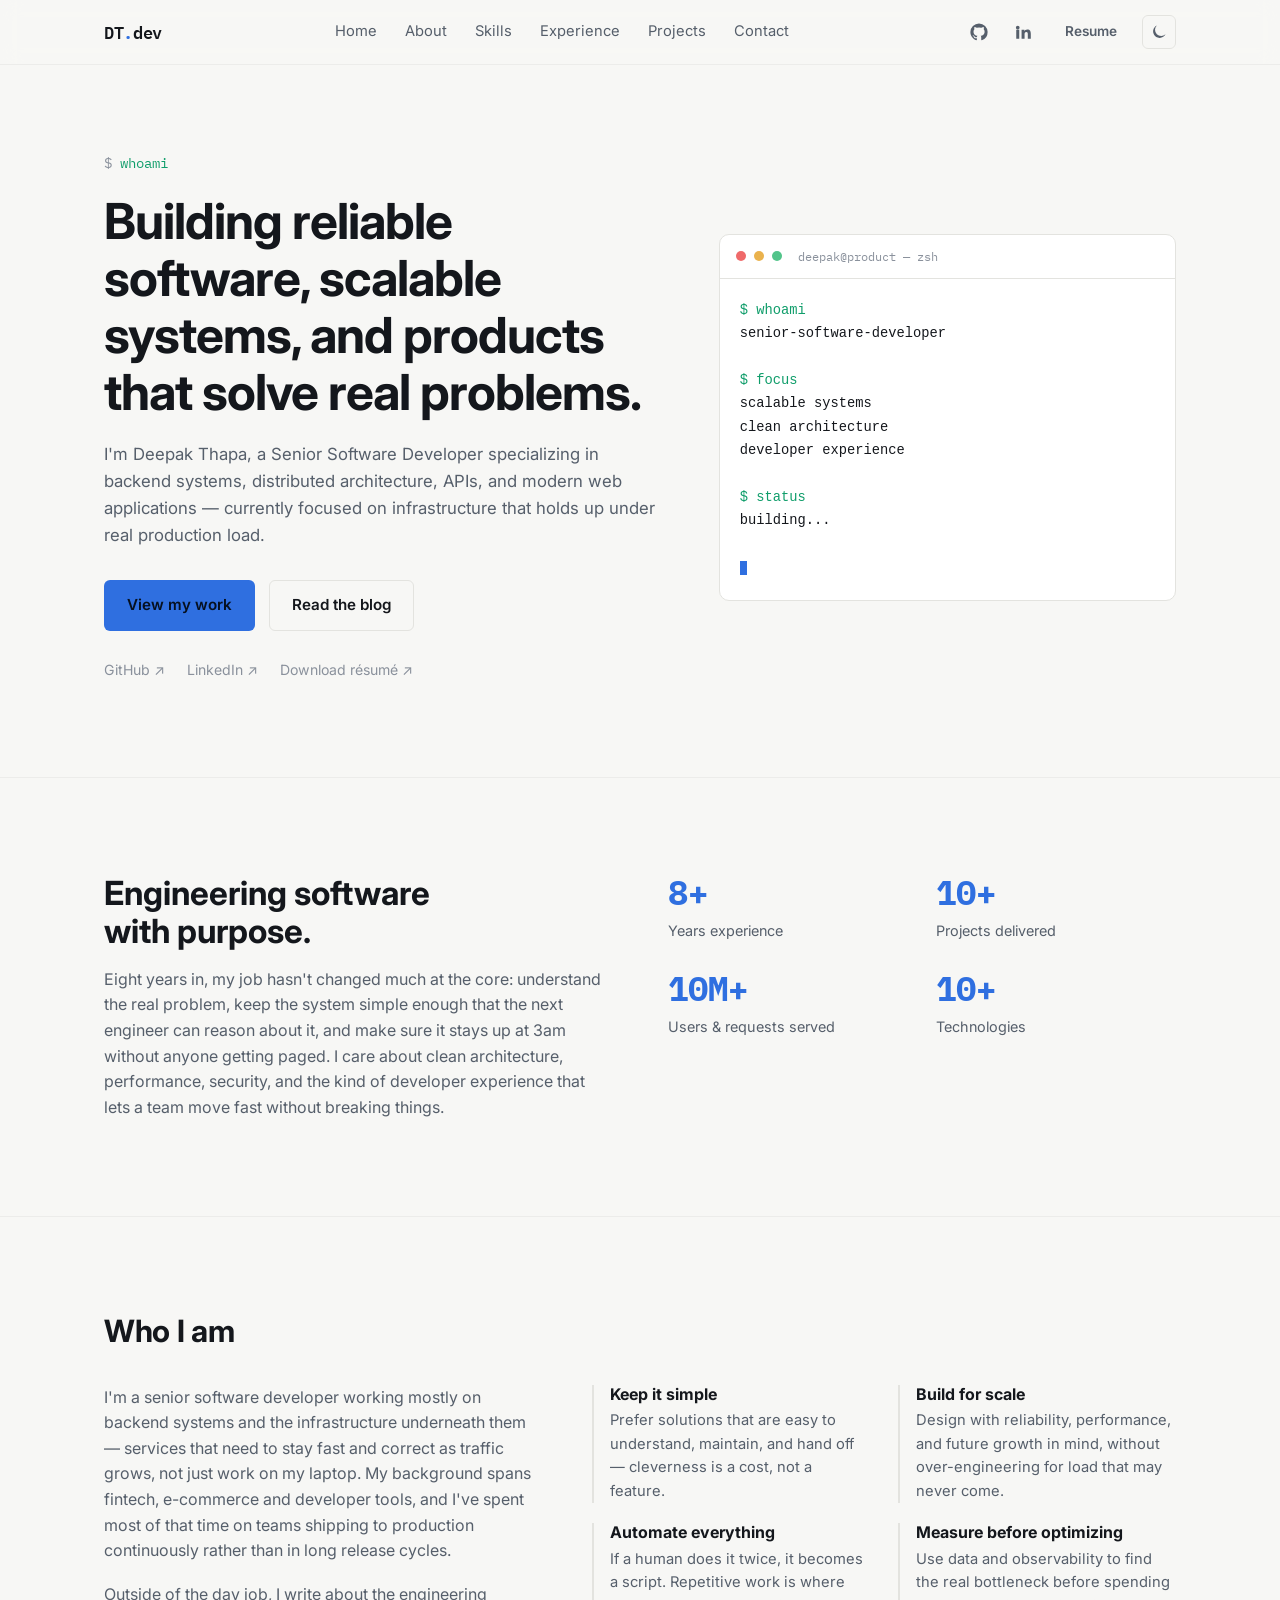
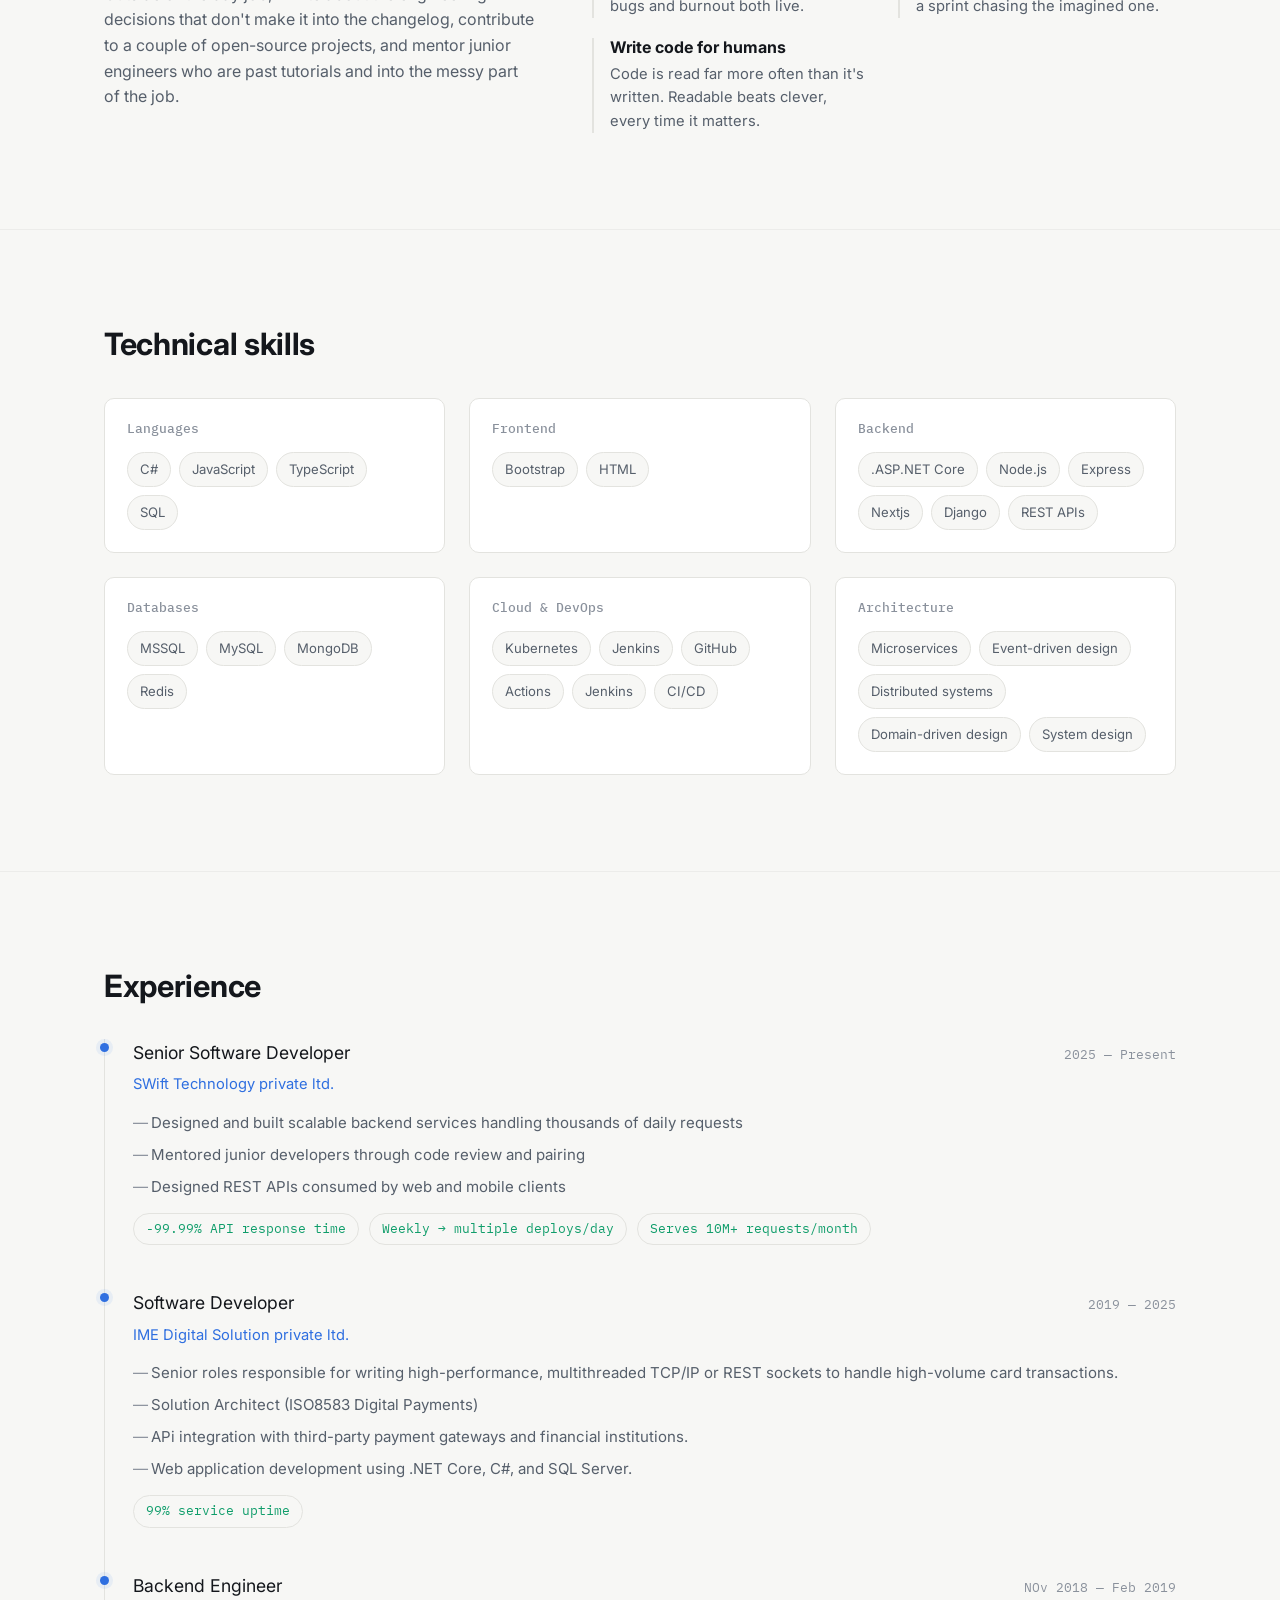
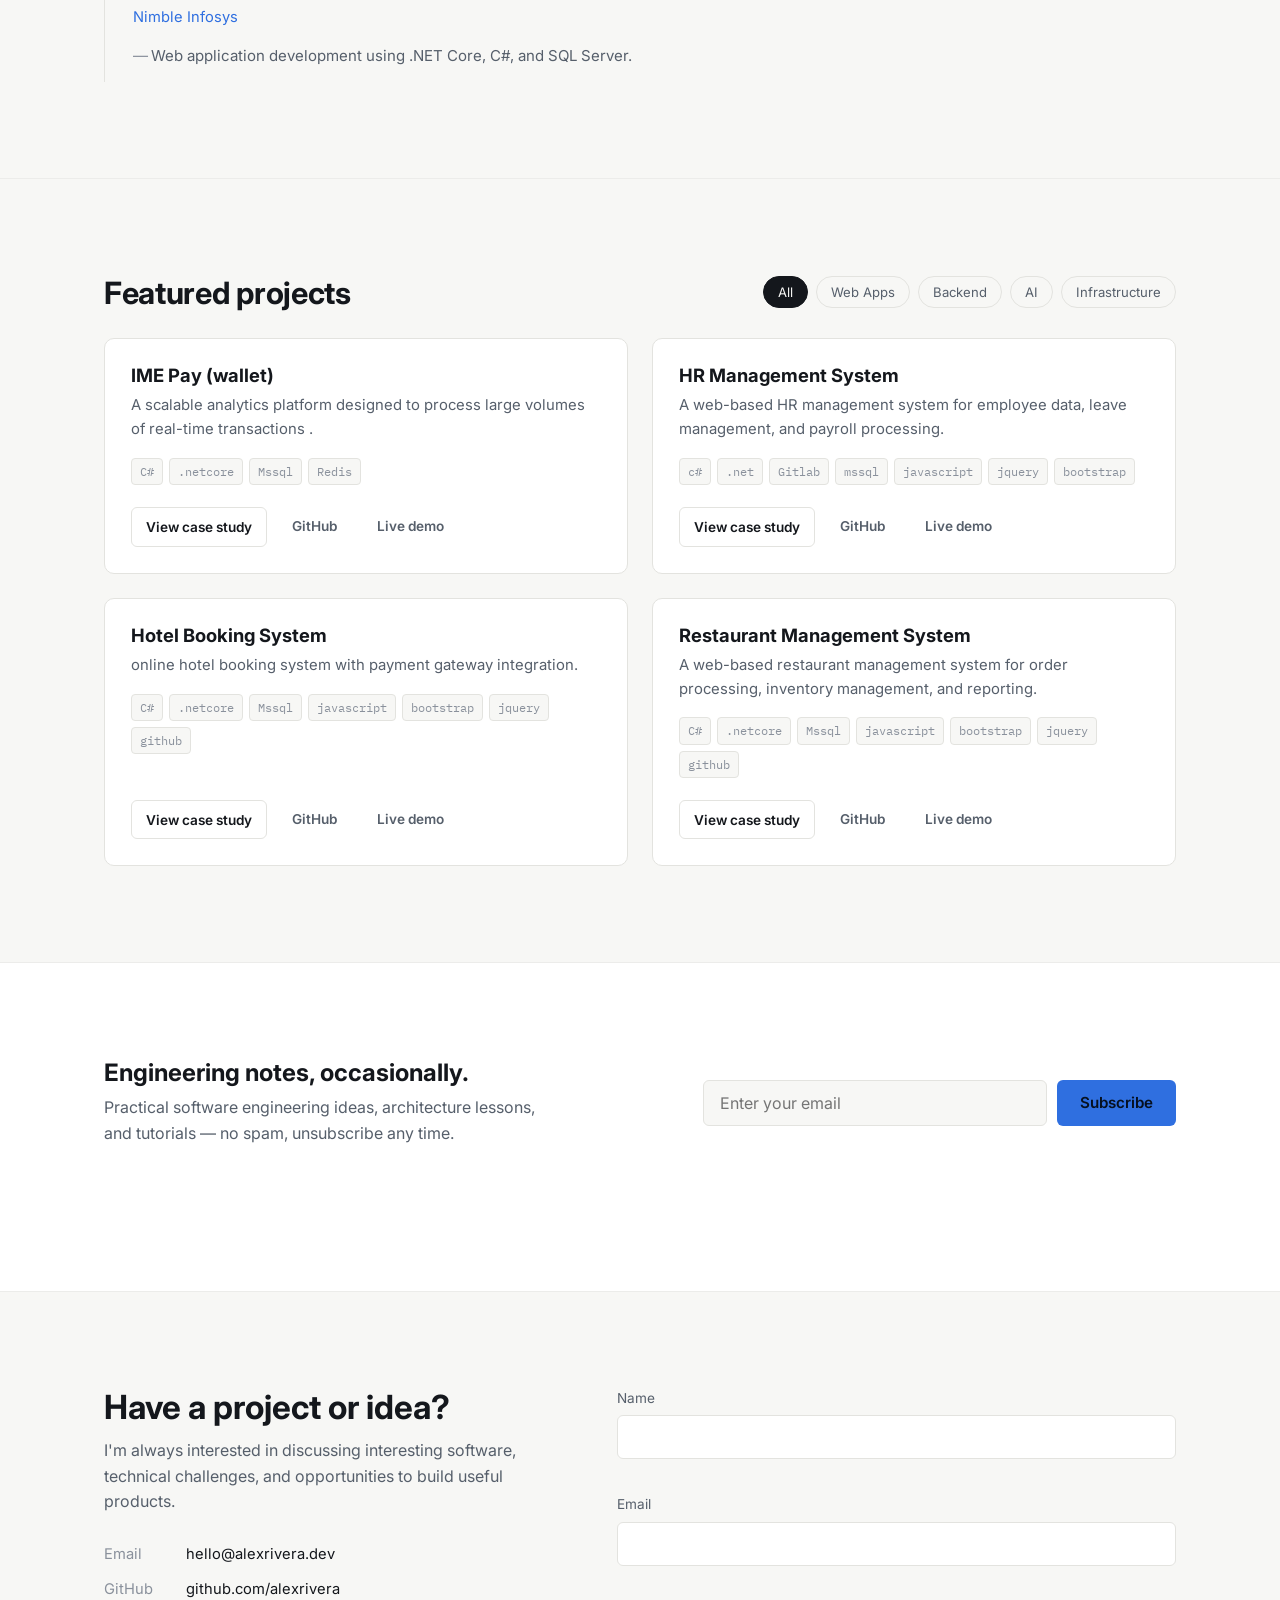
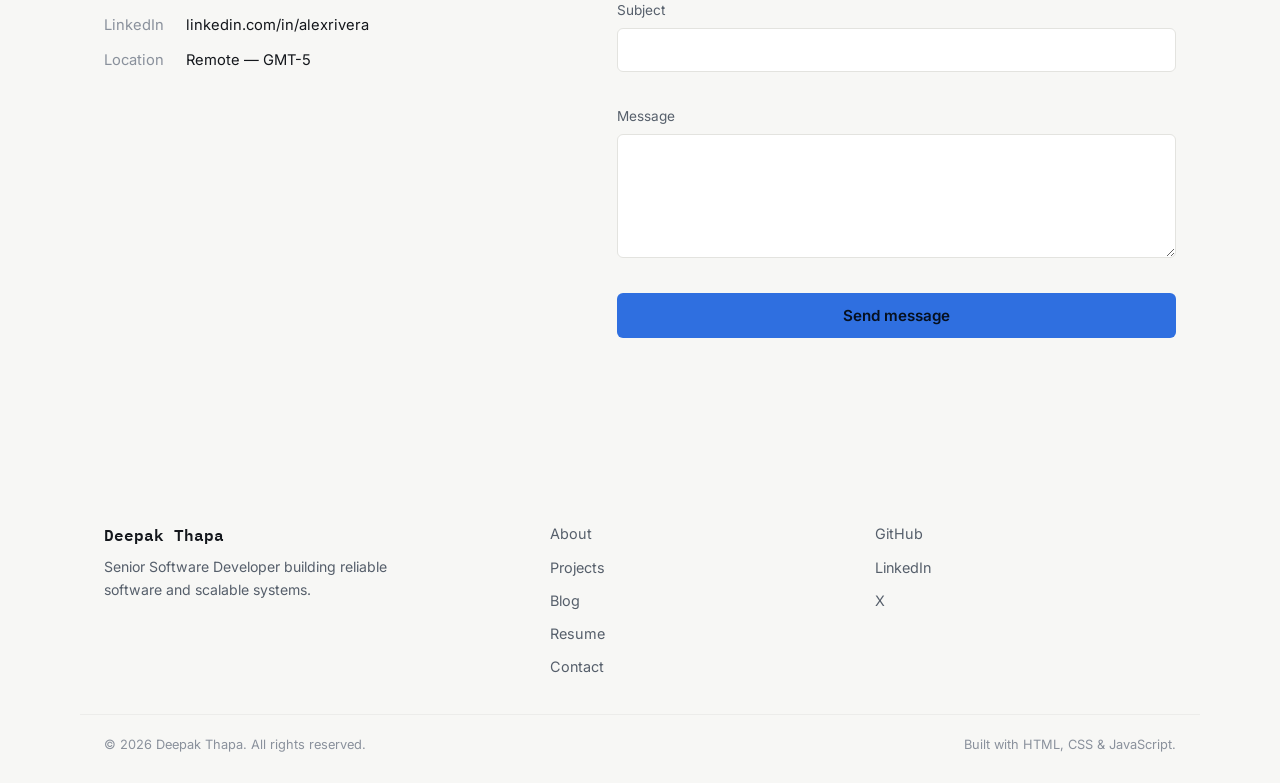
==== commit 96638681: "Disable Open Source section in index.html Comment out the Open Source section and related buttons." ====
--- a/index.html
+++ b/index.html
@@ -179,7 +179,7 @@
         <button class="filter-btn is-active" data-filter="all">All</button>
         <button class="filter-btn" data-filter="web">Web Apps</button>
         <button class="filter-btn" data-filter="backend">Backend</button>
-        <button class="filter-btn" data-filter="opensource">Open Source</button>
+      <!--  <button class="filter-btn" data-filter="opensource">Open Source</button>-->
         <button class="filter-btn" data-filter="ai">AI</button>
         <button class="filter-btn" data-filter="infra">Infrastructure</button>
       </div>
@@ -189,7 +189,7 @@
 </section>
 
 <!-- ============ OPEN SOURCE ============ -->
-<section class="opensource" id="opensource">
+<!--<section class="opensource" id="opensource">
   <div class="section-inner">
     <div class="section-header-row">
       <h2 class="section-heading">Open source</h2>
@@ -198,8 +198,7 @@
     <p class="section-note">Live stars, forks and contribution activity require the GitHub API — the cards below are wired to render real data once a token is supplied in <code>script.js</code>; static figures are shown as a fallback.</p>
     <div class="repo-grid" id="repo-grid"></div>
   </div>
-</section>
-
+</section>-->
 <!-- ============ BLOG ============ -->
 <!-- <section class="blog" id="blog">
   <div class="section-inner">
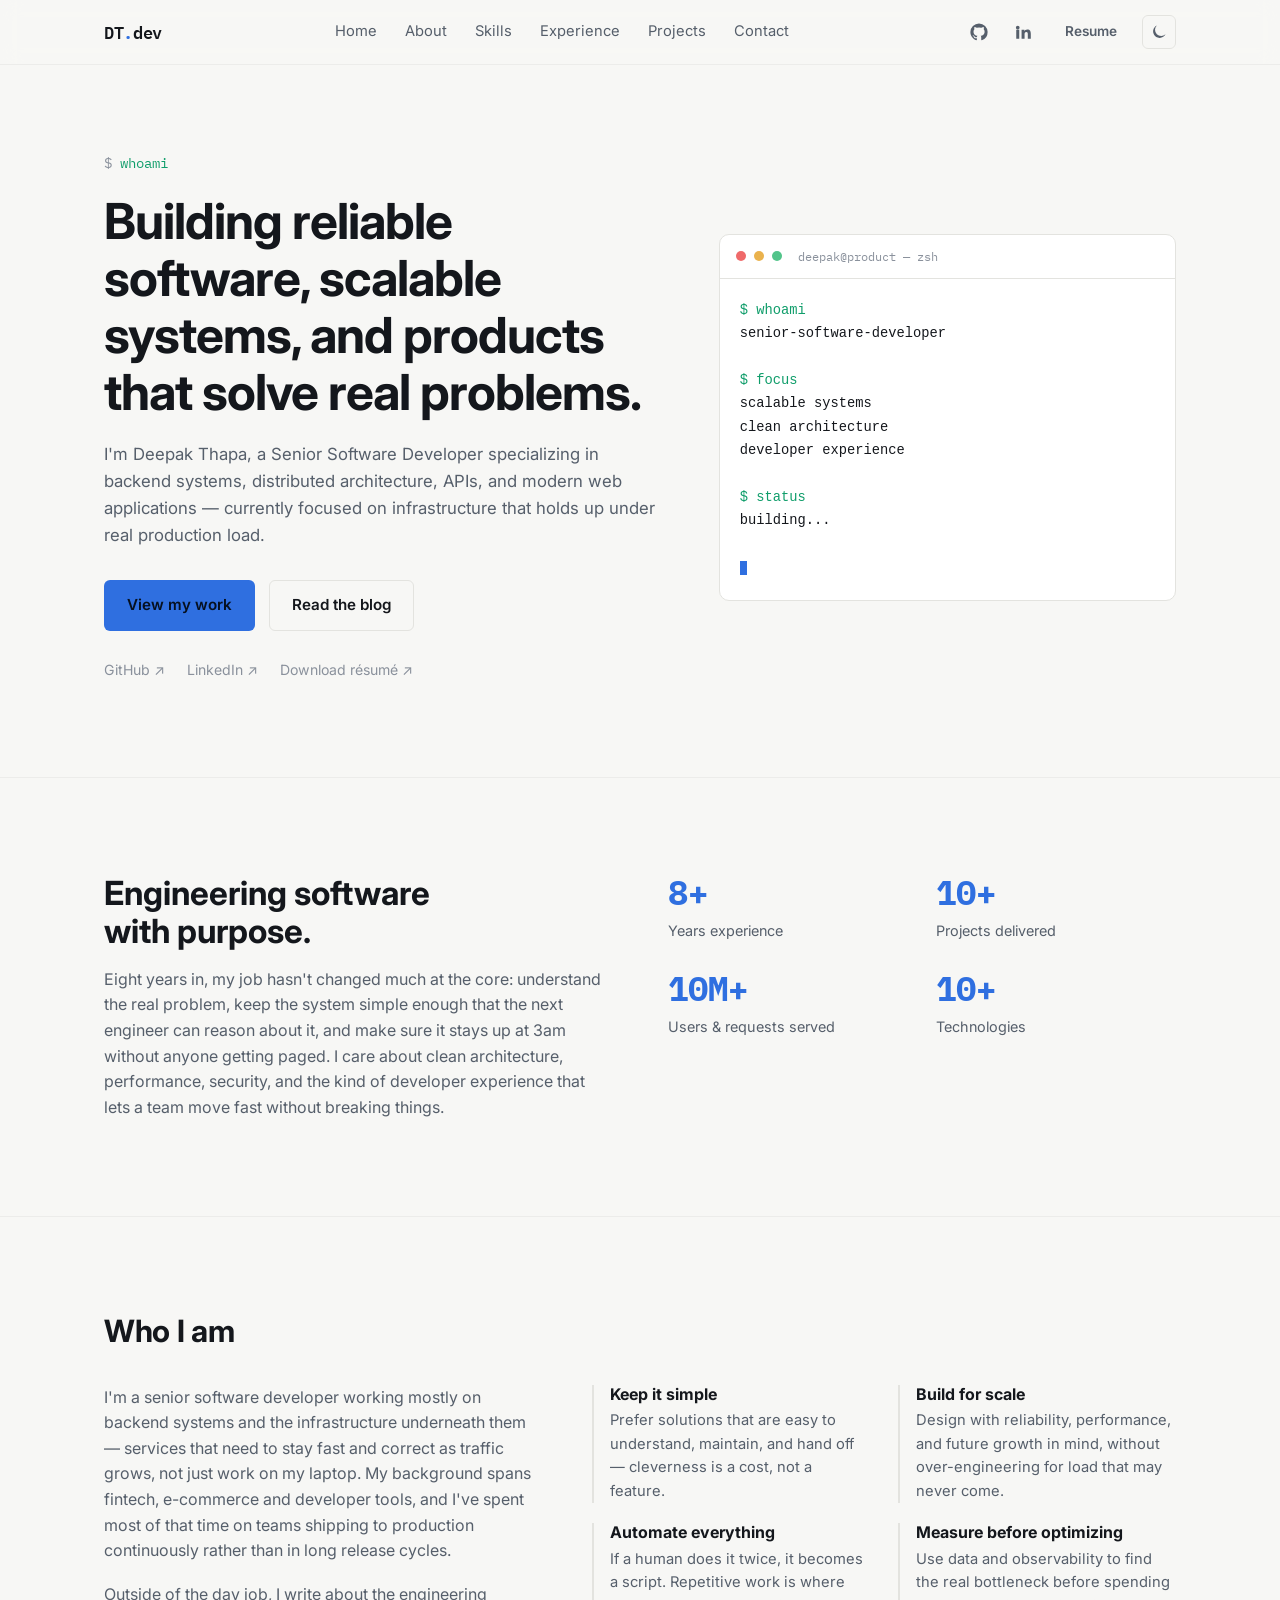
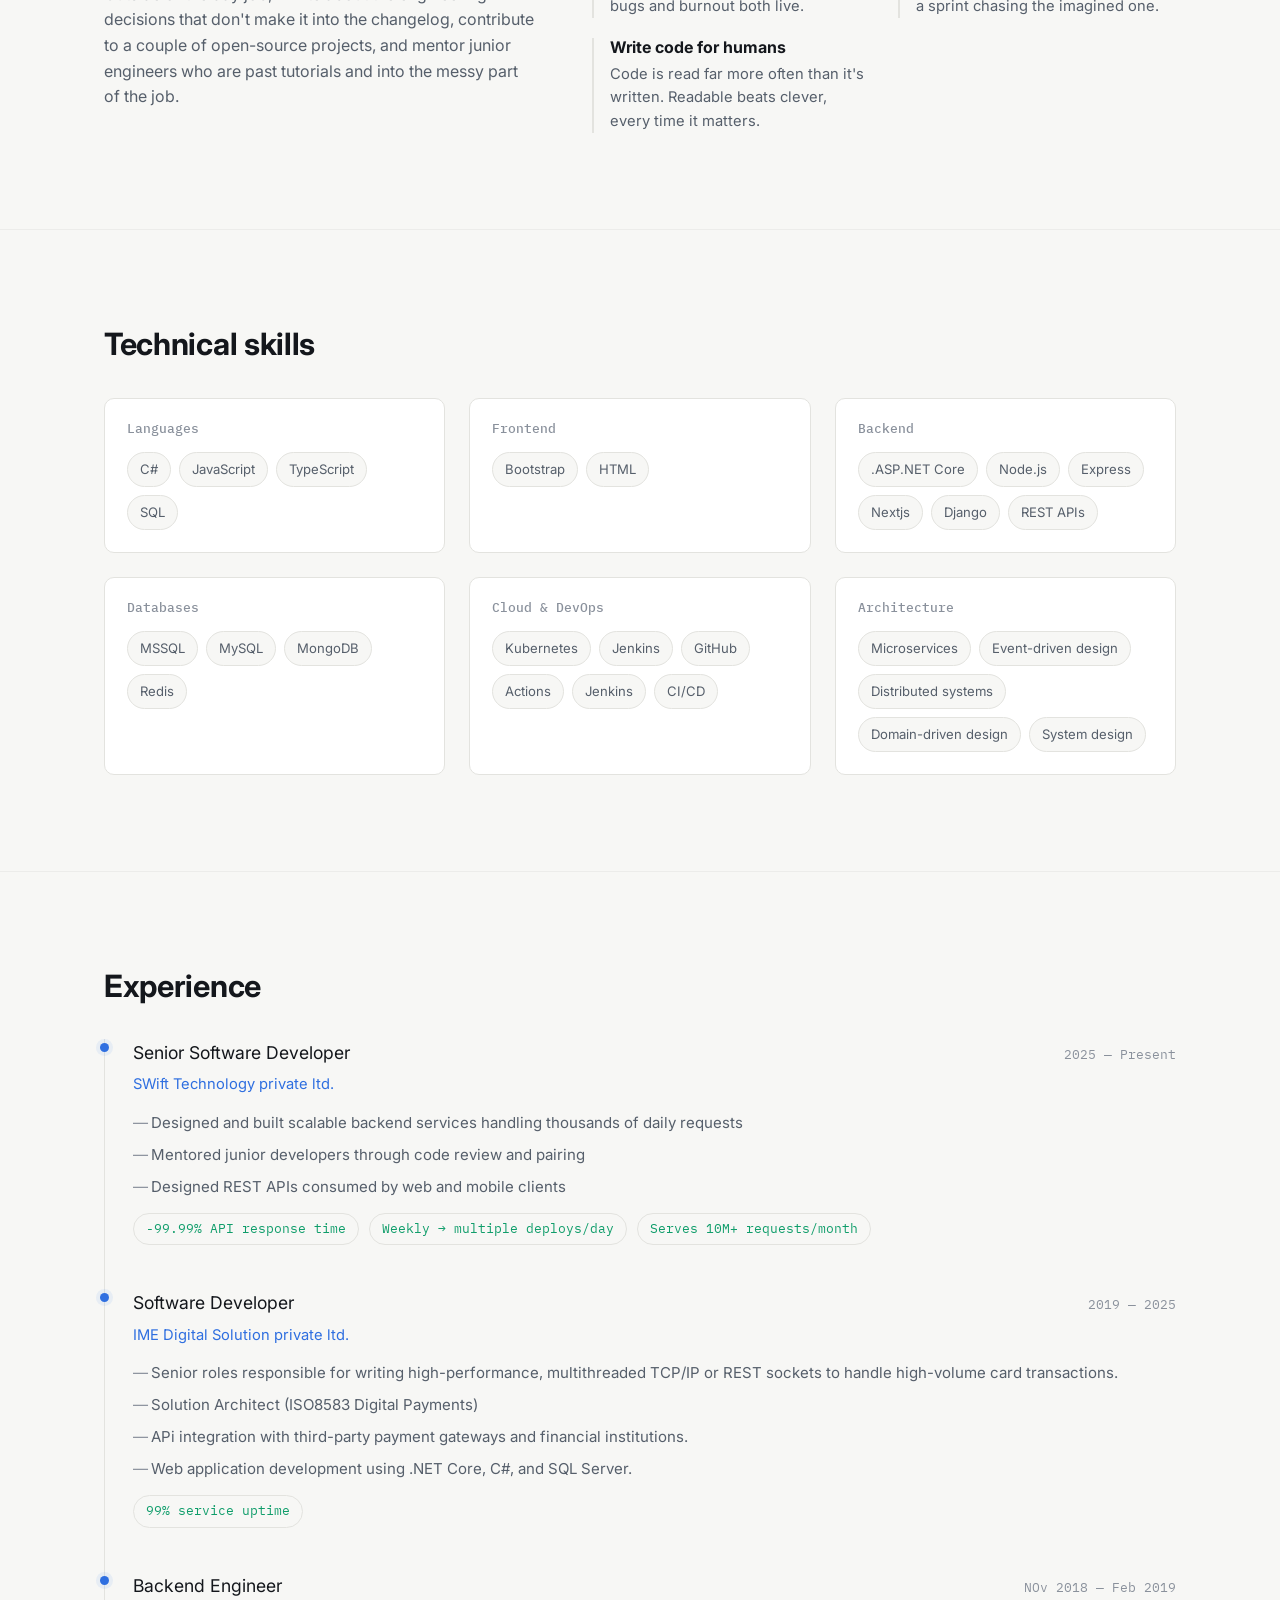
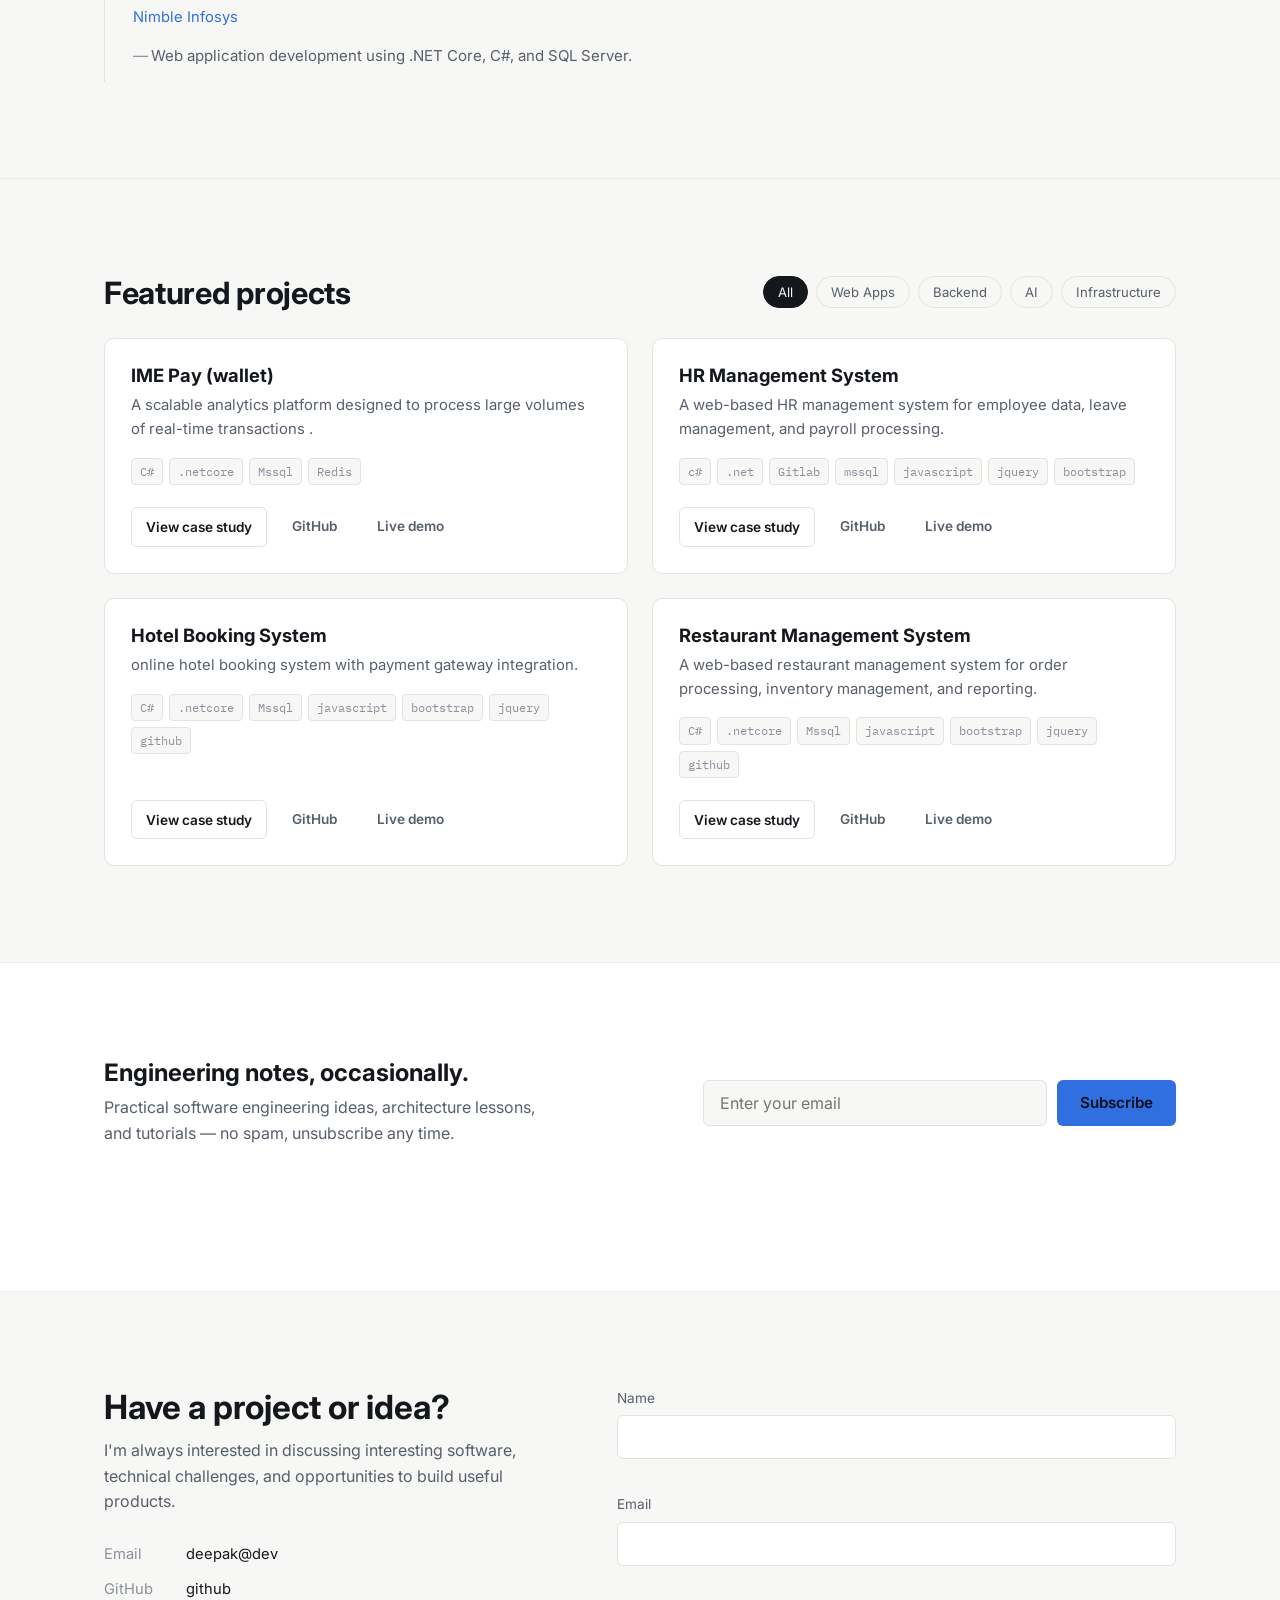
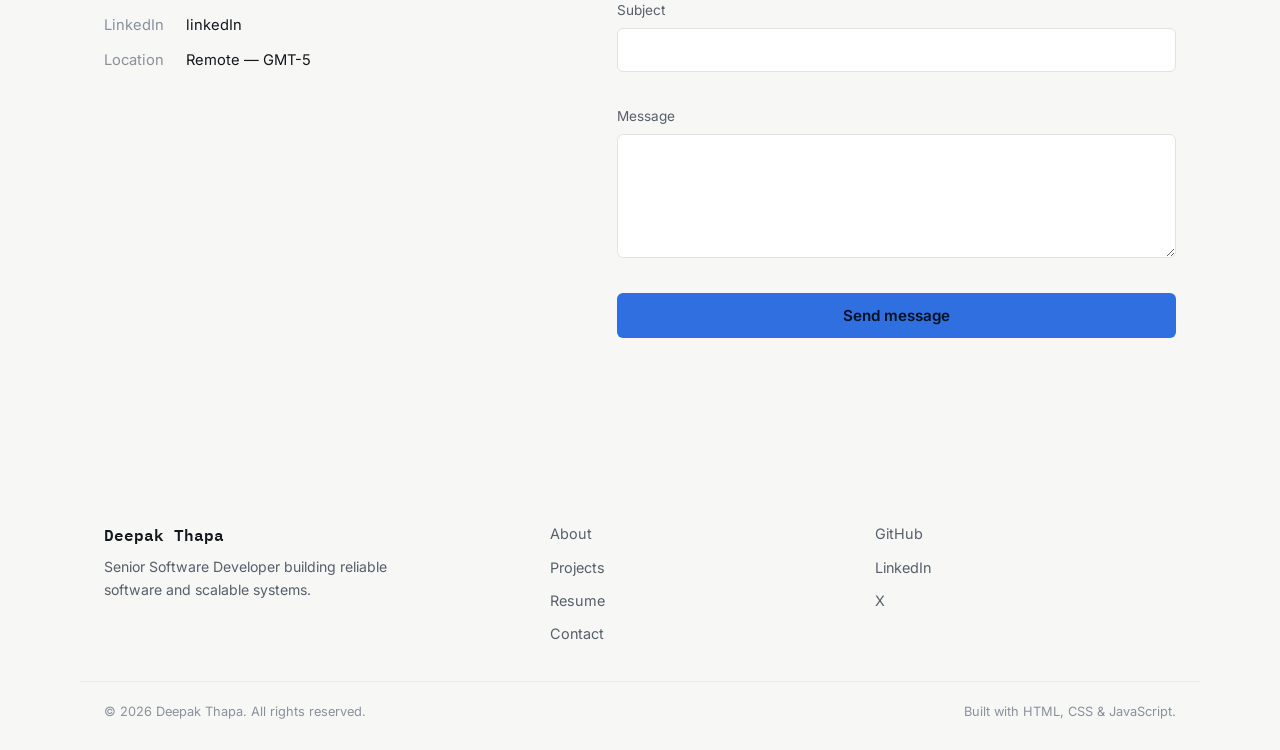
==== commit dd3302c0: "Update index.html" ====
--- a/index.html
+++ b/index.html
@@ -252,9 +252,9 @@
       <h2>Have a project or idea?</h2>
       <p>I'm always interested in discussing interesting software, technical challenges, and opportunities to build useful products.</p>
       <ul class="contact-meta">
-        <li><span>Email</span><a href="mailto:hello@alexrivera.dev">hello@alexrivera.dev</a></li>
-        <li><span>GitHub</span><a href="https://github.com/alexrivera" target="_blank" rel="noopener">github.com/alexrivera</a></li>
-        <li><span>LinkedIn</span><a href="https://linkedin.com/in/alexrivera" target="_blank" rel="noopener">linkedin.com/in/alexrivera</a></li>
+        <li><span>Email</span><a href="mailto:hello@deepak">deepak@dev</a></li>
+        <li><span>GitHub</span><a href="#" target="_blank" rel="noopener">github</a></li>
+        <li><span>LinkedIn</span><a href="#" target="_blank" rel="noopener">linkedIn</a></li>
         <li><span>Location</span><span>Remote — GMT-5</span></li>
       </ul>
     </div>
@@ -298,7 +298,7 @@
     <nav class="footer-links" aria-label="Footer">
       <a href="#about">About</a>
       <a href="#projects">Projects</a>
-      <a href="#blog">Blog</a>
+     <!-- <a href="#blog">Blog</a>-->
       <a href="resume.html">Resume</a>
       <a href="#contact">Contact</a>
     </nav>
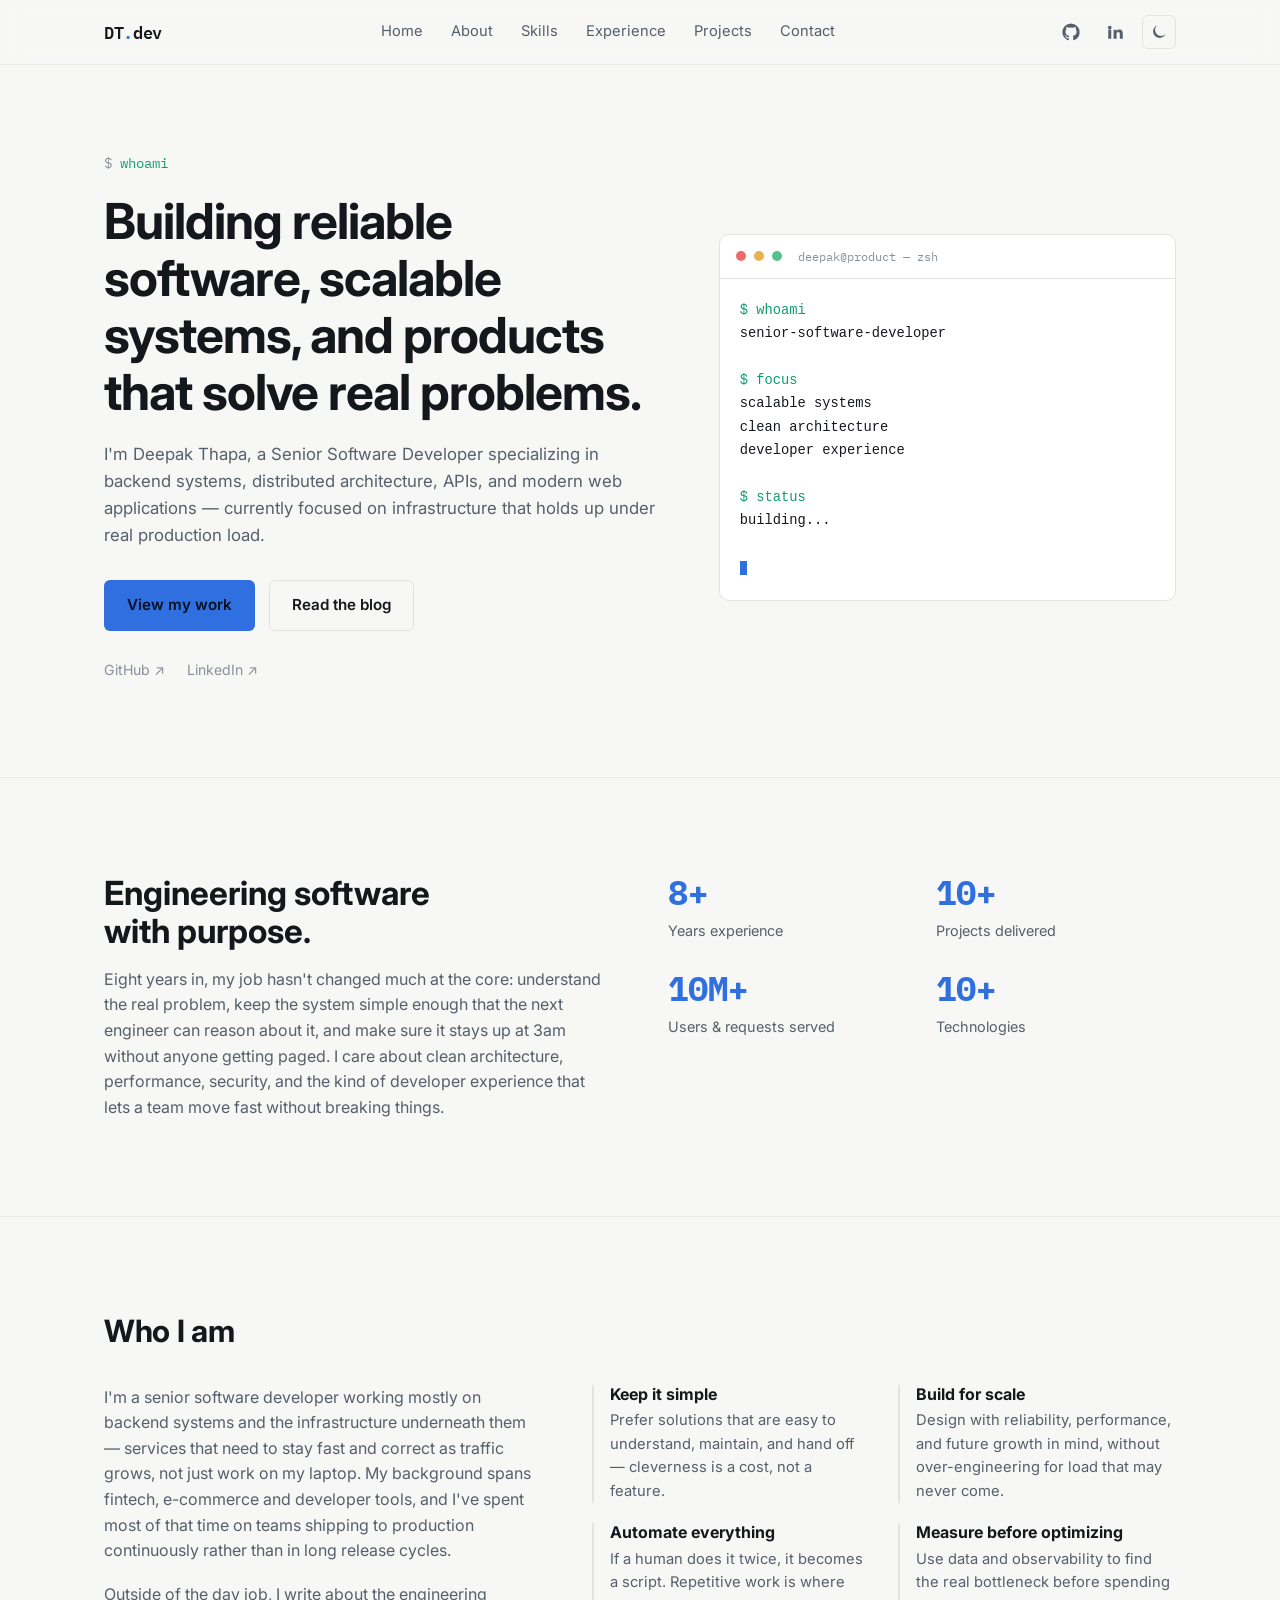
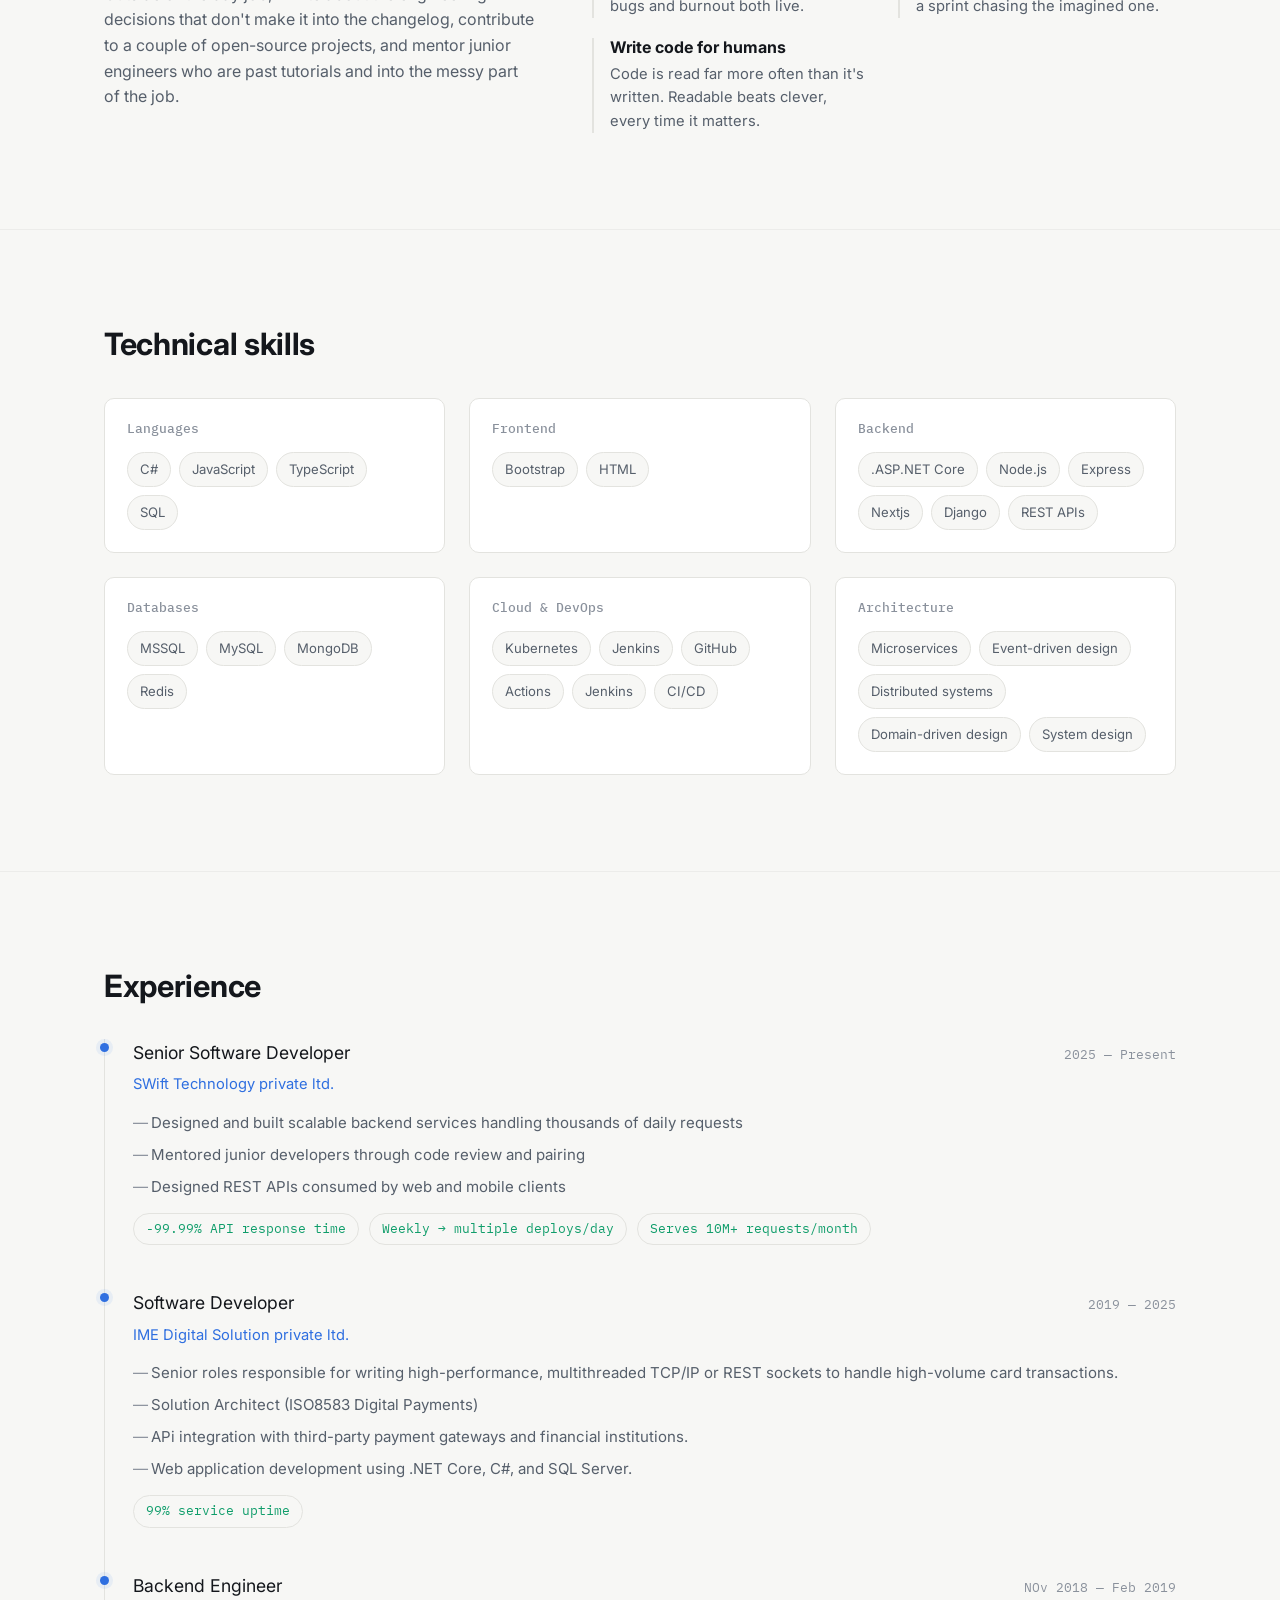
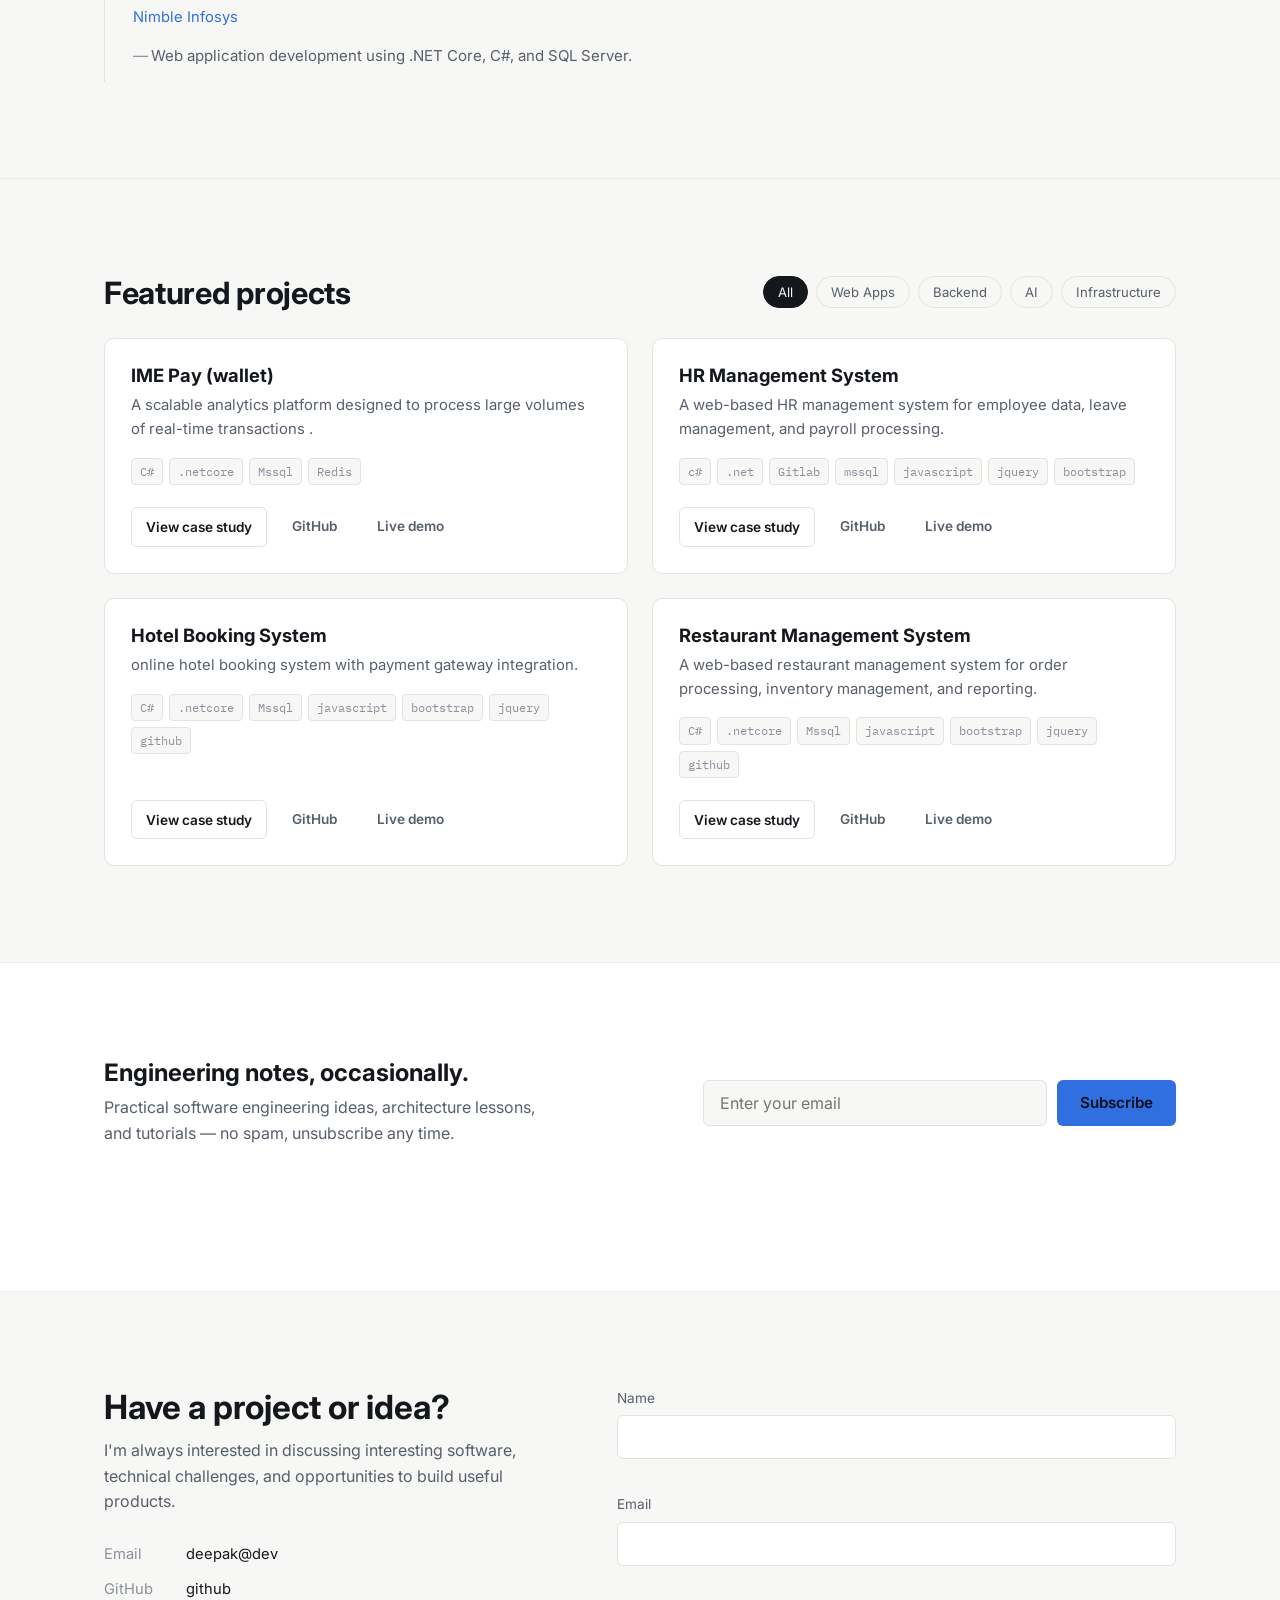
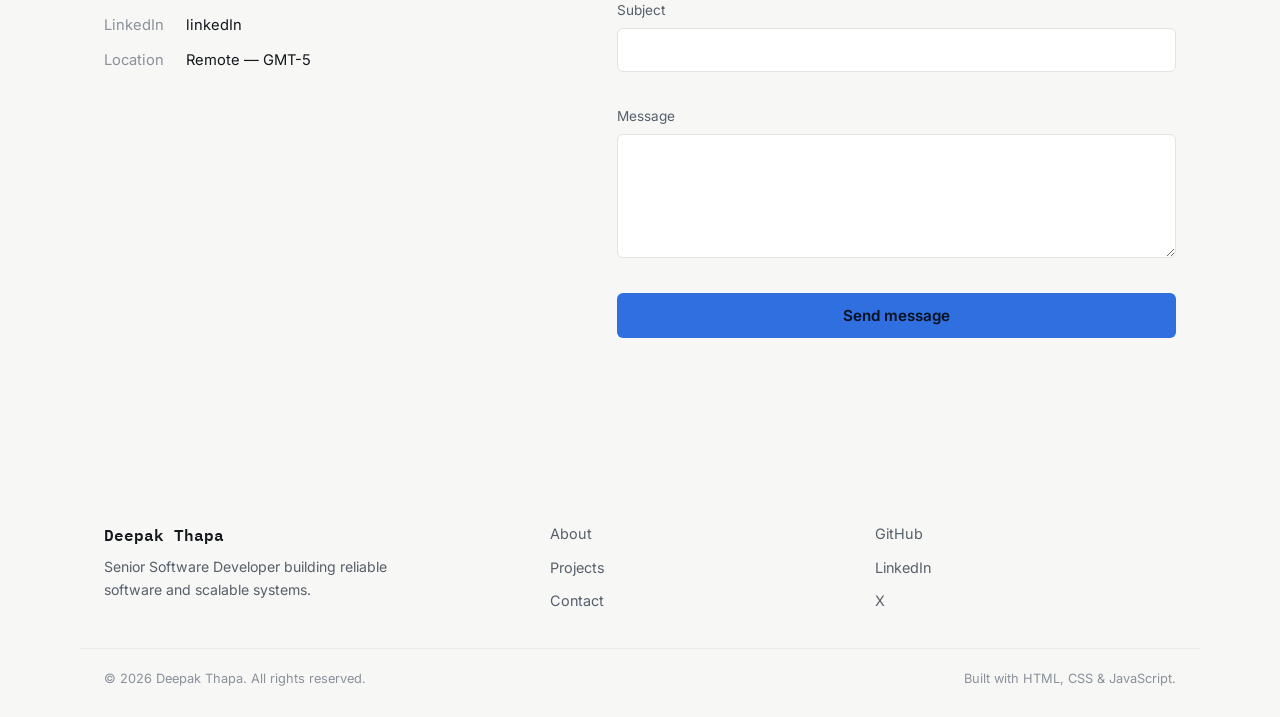
==== commit da80f7b4: "Comment out resume links in index.html" ====
--- a/index.html
+++ b/index.html
@@ -59,7 +59,7 @@
       <a href="#" class="icon-btn" target="_blank" rel="noopener" aria-label="LinkedIn profile">
         <svg viewBox="0 0 24 24" width="18" height="18"><path fill="currentColor" d="M4.98 3.5a2.5 2.5 0 1 1 0 5 2.5 2.5 0 0 1 0-5ZM3 9h4v12H3V9Zm7 0h3.8v1.64h.05c.53-.98 1.83-2.02 3.77-2.02 4.03 0 4.78 2.53 4.78 5.83V21h-4v-5.9c0-1.4-.03-3.21-2-3.21-2 0-2.3 1.5-2.3 3.1V21h-4V9Z"/></svg>
       </a>
-      <a href="resume.html" class="btn btn-ghost btn-sm">Resume</a>
+     <!-- <a href="resume.html" class="btn btn-ghost btn-sm">Resume</a>-->
       <button class="theme-toggle" id="theme-toggle" type="button" aria-label="Toggle color theme">
         <svg class="icon-sun" viewBox="0 0 24 24" width="18" height="18"><path fill="currentColor" d="M12 4V2m0 20v-2M4.93 4.93 3.51 3.51m16.98 16.98-1.42-1.42M4 12H2m20 0h-2M4.93 19.07l-1.42 1.42M20.49 3.51l-1.42 1.42M12 7a5 5 0 1 0 0 10 5 5 0 0 0 0-10Z" stroke="currentColor" stroke-width="1.6" fill="none" stroke-linecap="round"/></svg>
         <svg class="icon-moon" viewBox="0 0 24 24" width="18" height="18"><path fill="currentColor" d="M20.7 14.9A8.7 8.7 0 1 1 9.1 3.3a7 7 0 0 0 11.6 11.6Z"/></svg>
@@ -87,7 +87,7 @@
       <div class="hero-links">
         <a href="#" target="_blank" rel="noopener">GitHub ↗</a>
         <a href="" target="_blank" rel="noopener">LinkedIn ↗</a>
-        <a href="resume.html">Download résumé ↗</a>
+       <!-- <a href="resume.html">Download résumé ↗</a>-->
       </div>
     </div>
 
@@ -299,7 +299,7 @@
       <a href="#about">About</a>
       <a href="#projects">Projects</a>
      <!-- <a href="#blog">Blog</a>-->
-      <a href="resume.html">Resume</a>
+    <!--  <a href="resume.html">Resume</a>-->
       <a href="#contact">Contact</a>
     </nav>
     <div class="footer-social">
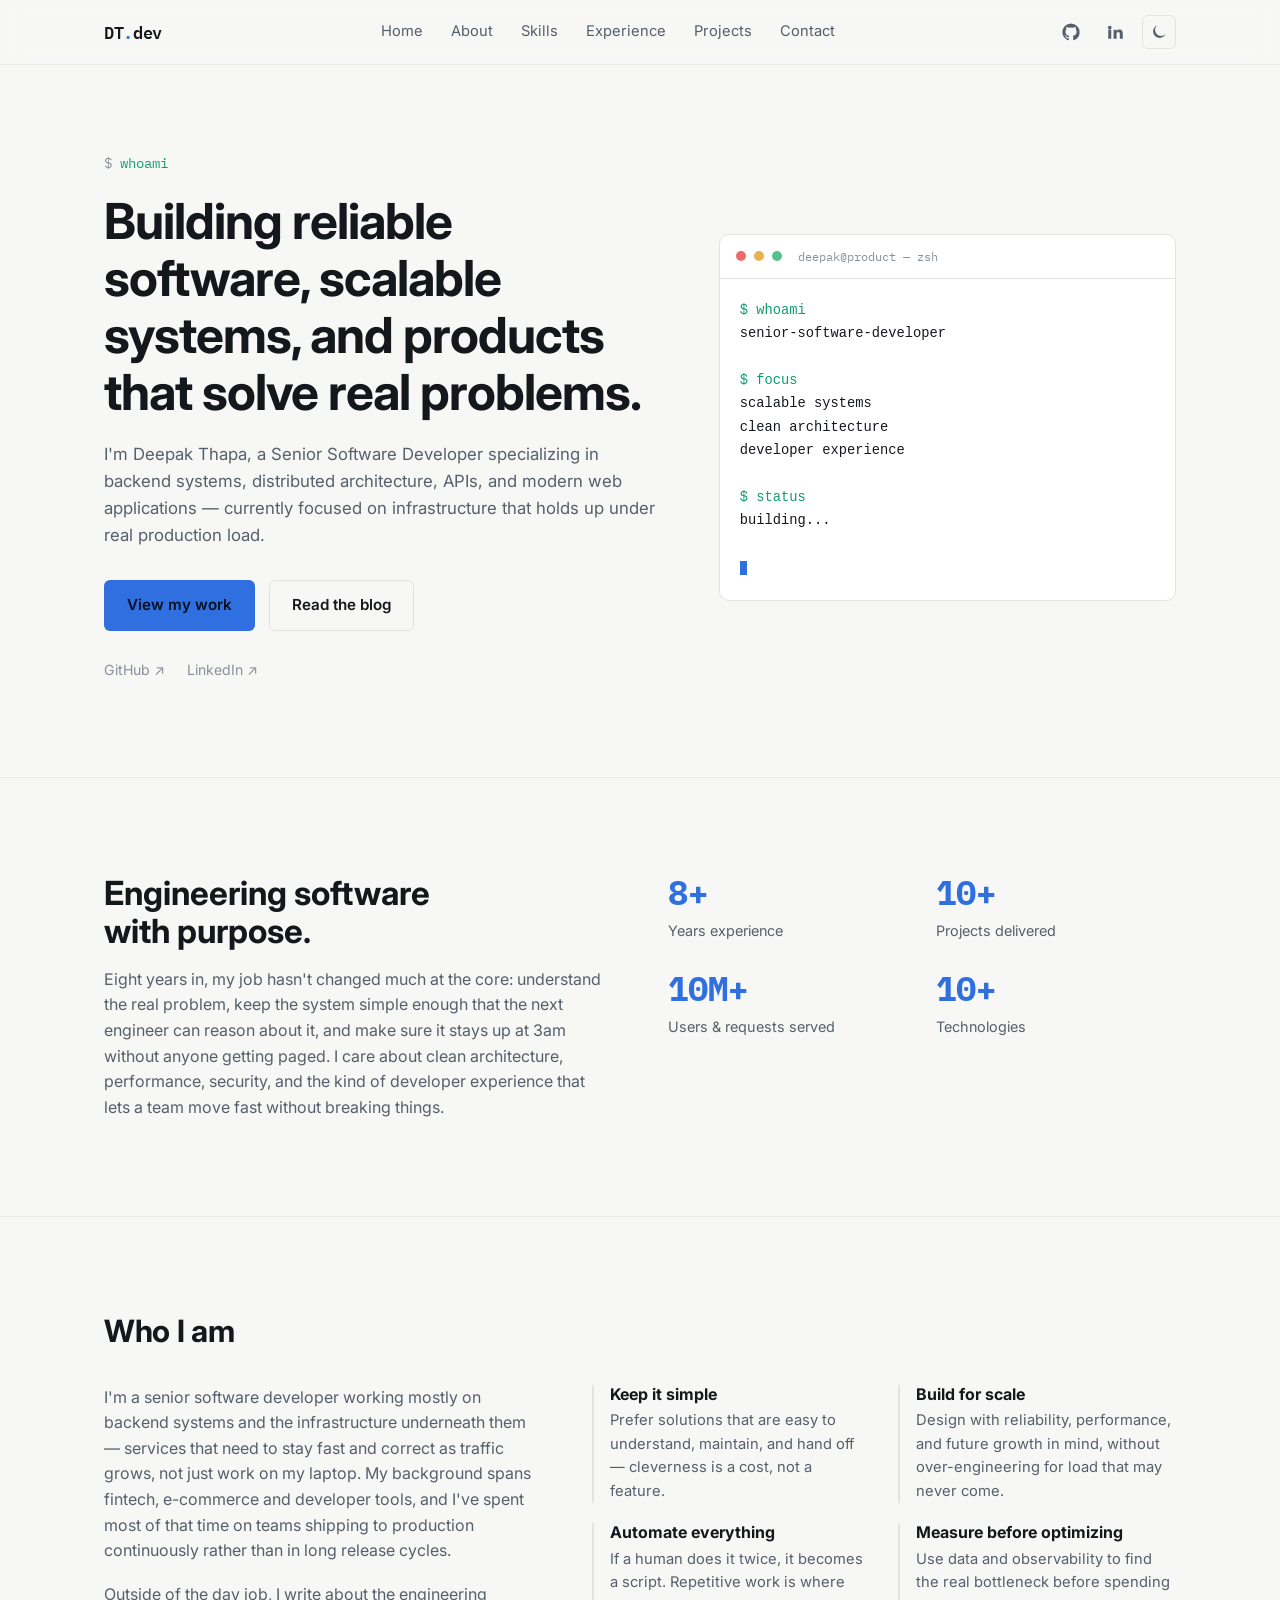
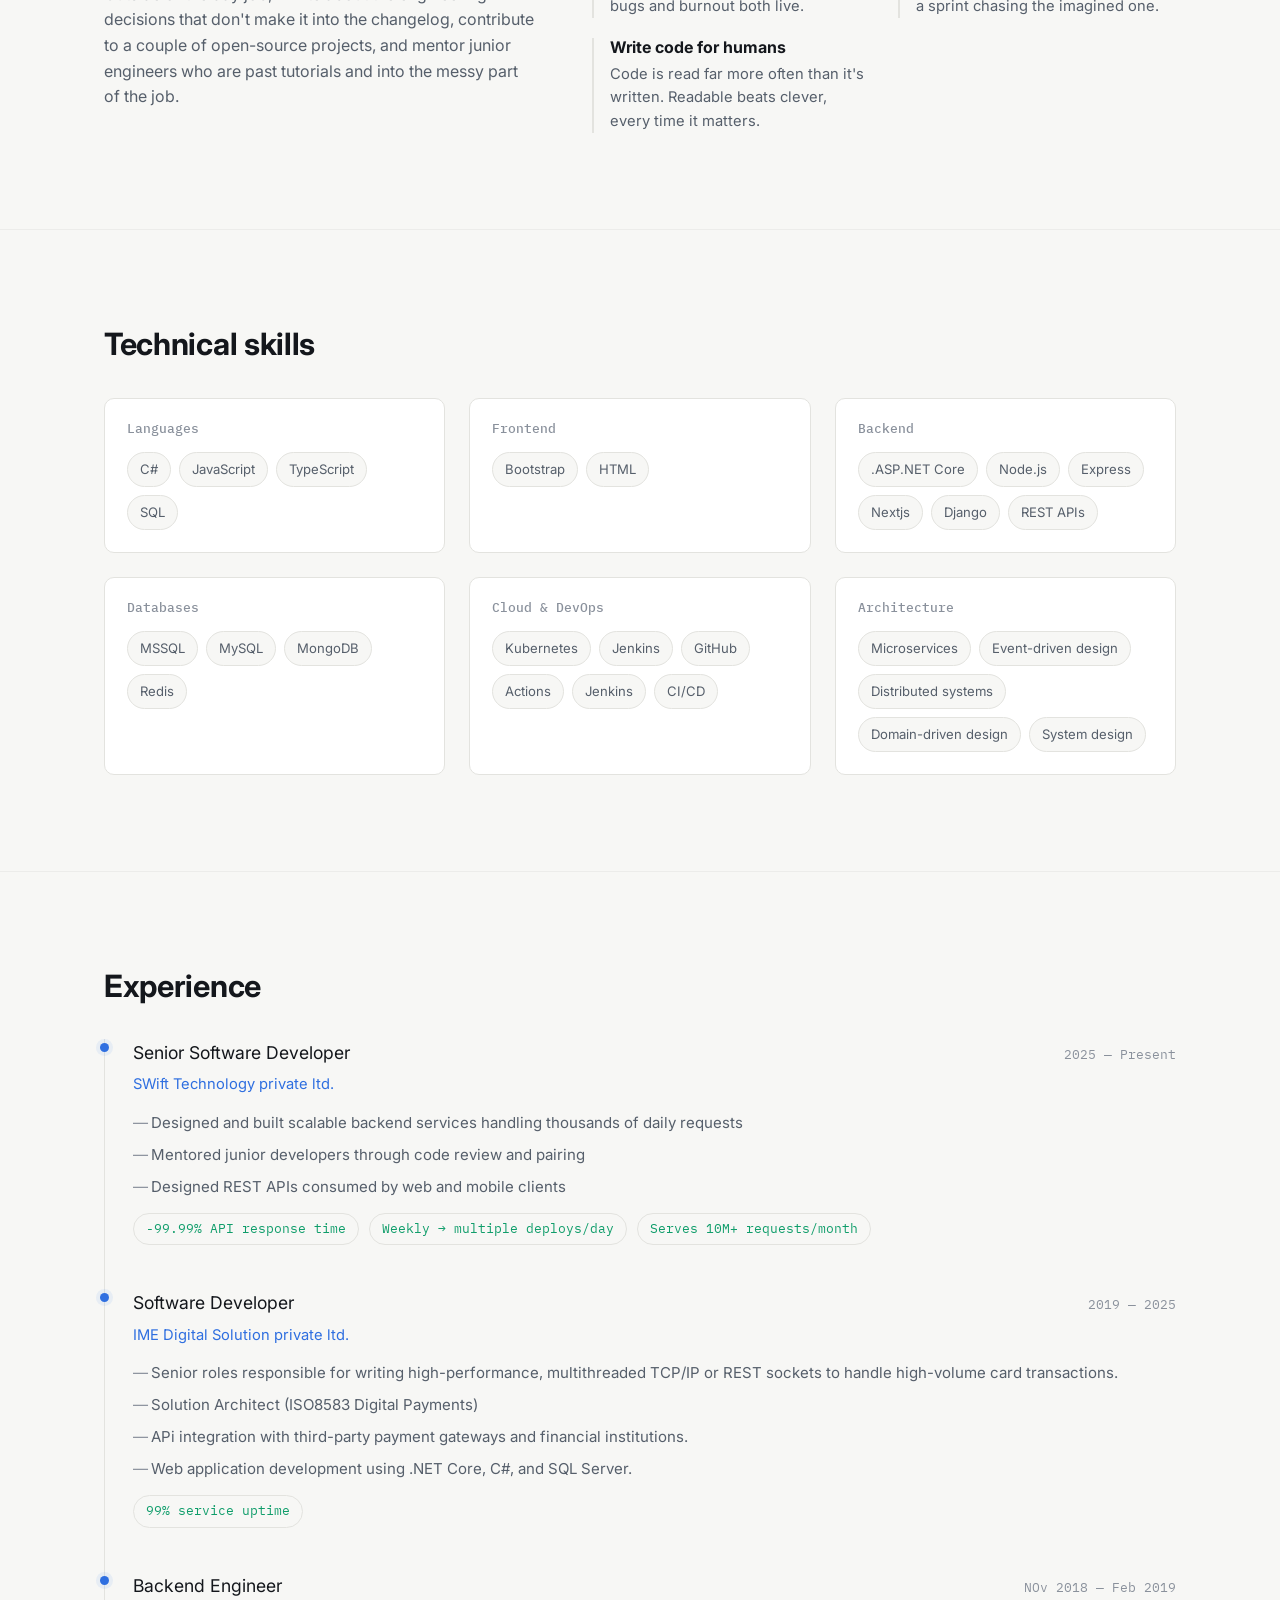
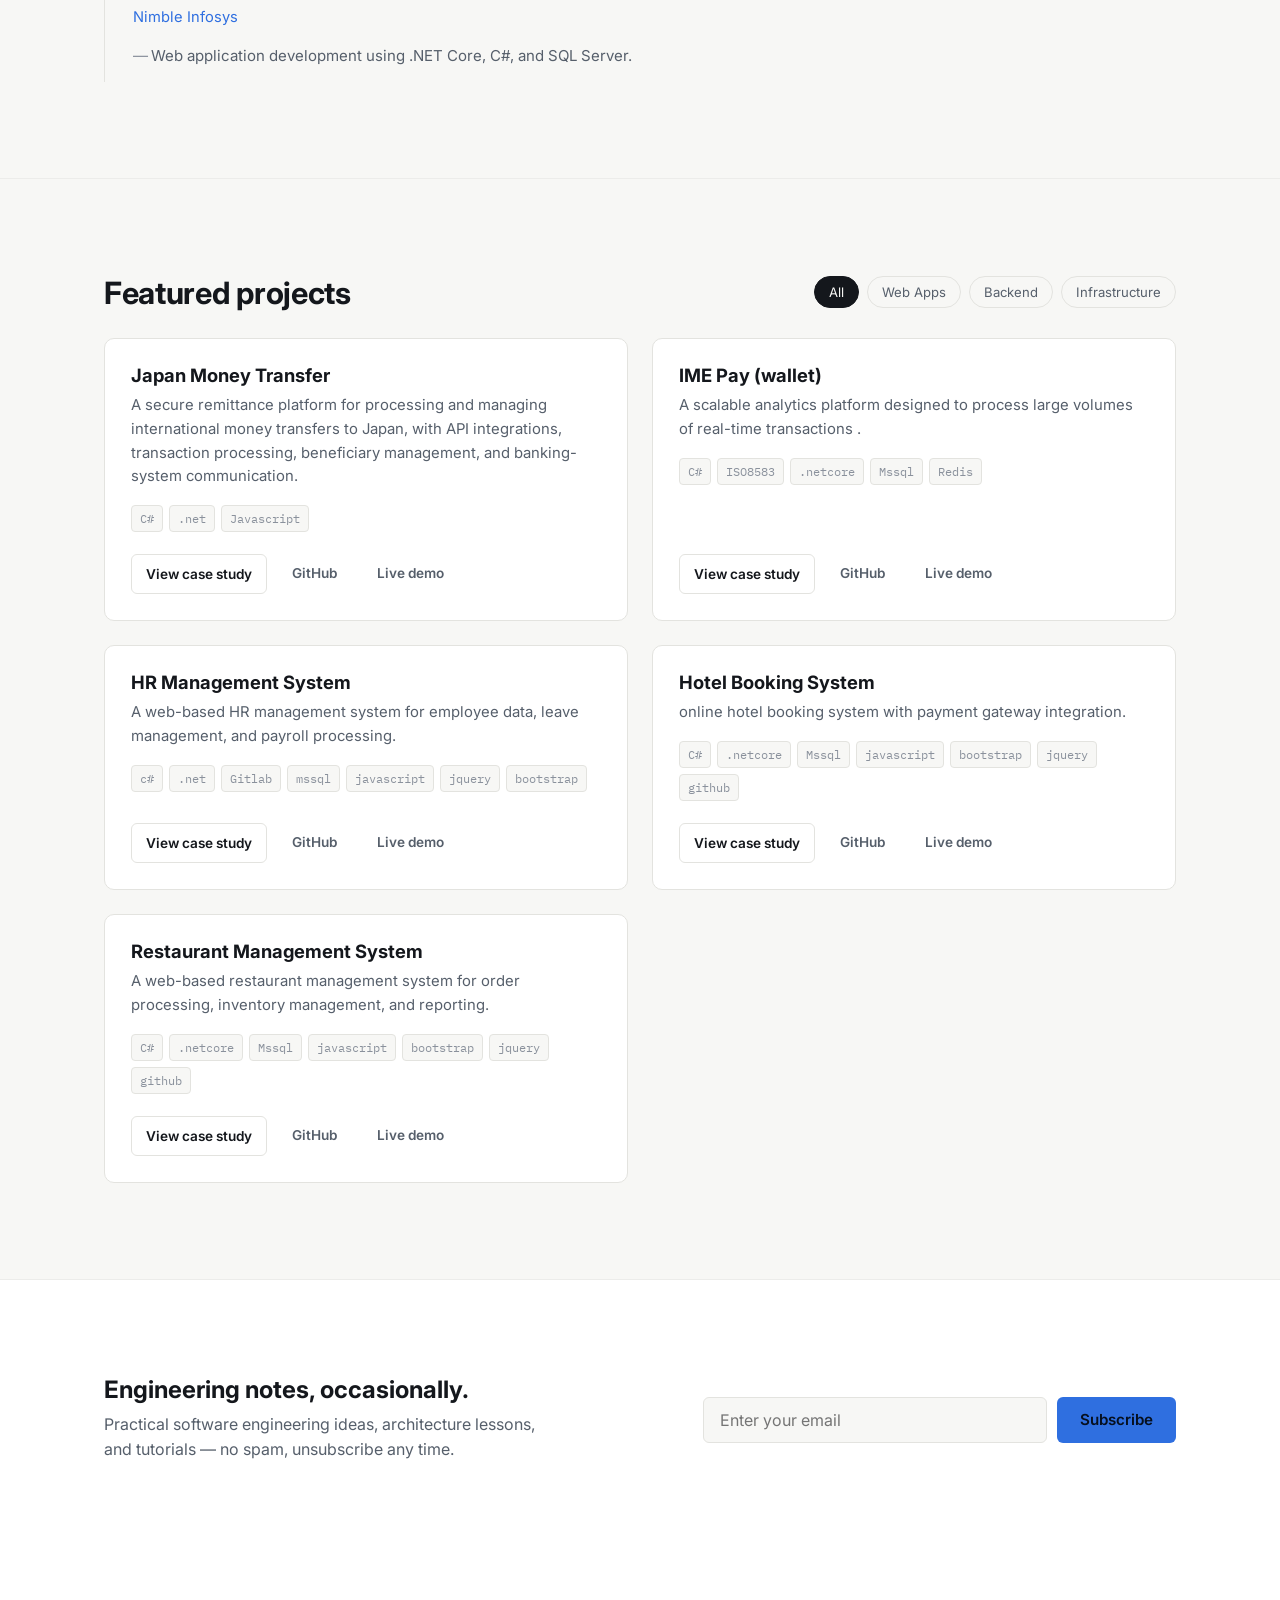
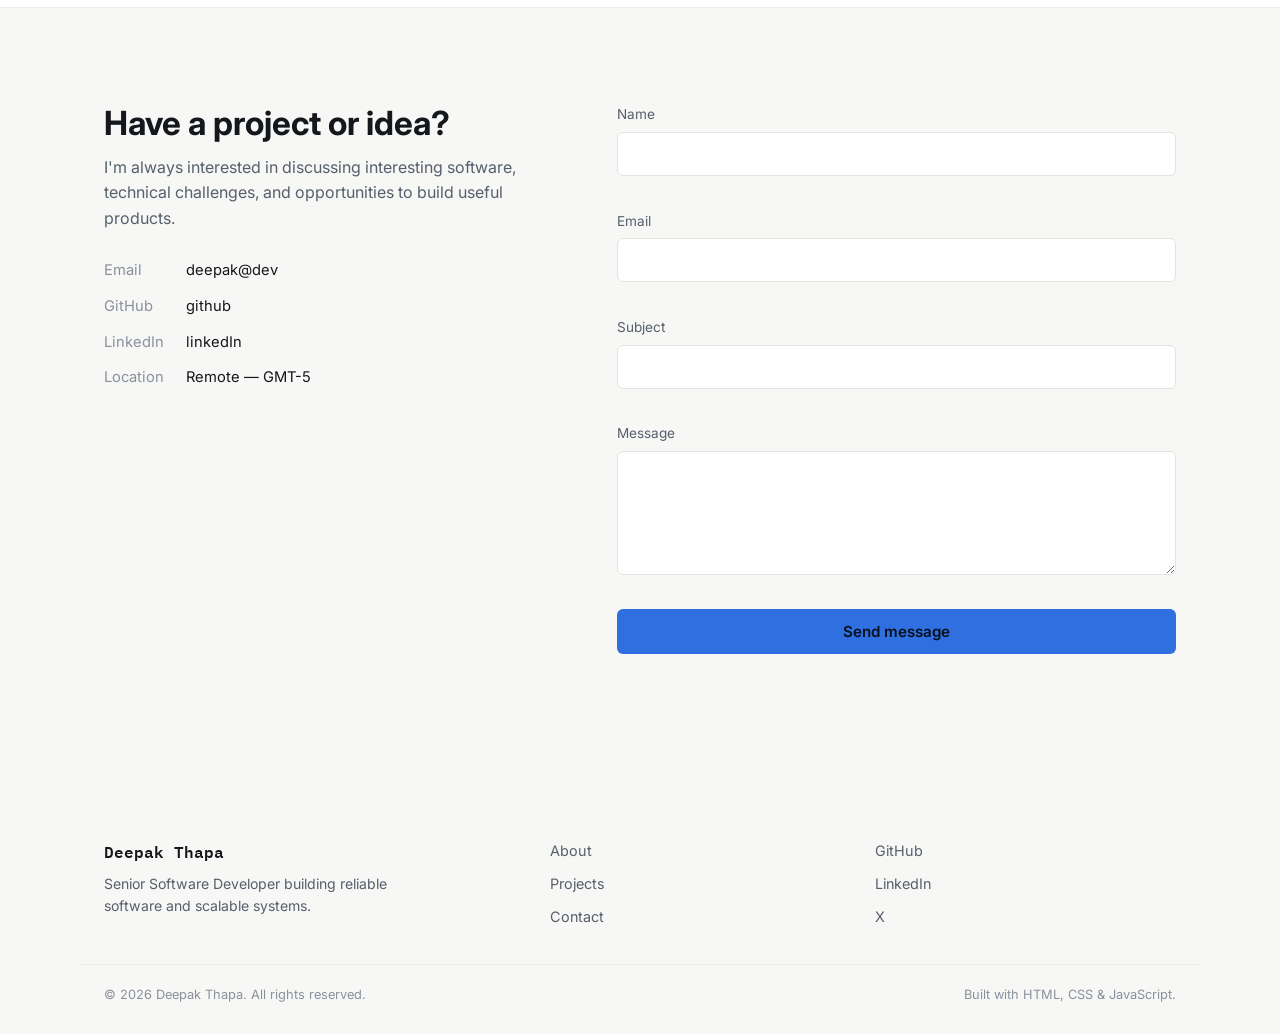
==== commit 2d79f927: "Comment out AI filter button in index.html Comment out the AI filter button in the project filter se" ====
--- a/index.html
+++ b/index.html
@@ -180,7 +180,7 @@
         <button class="filter-btn" data-filter="web">Web Apps</button>
         <button class="filter-btn" data-filter="backend">Backend</button>
       <!--  <button class="filter-btn" data-filter="opensource">Open Source</button>-->
-        <button class="filter-btn" data-filter="ai">AI</button>
+         <!-- <button class="filter-btn" data-filter="ai">AI</button>-->
         <button class="filter-btn" data-filter="infra">Infrastructure</button>
       </div>
     </div>
